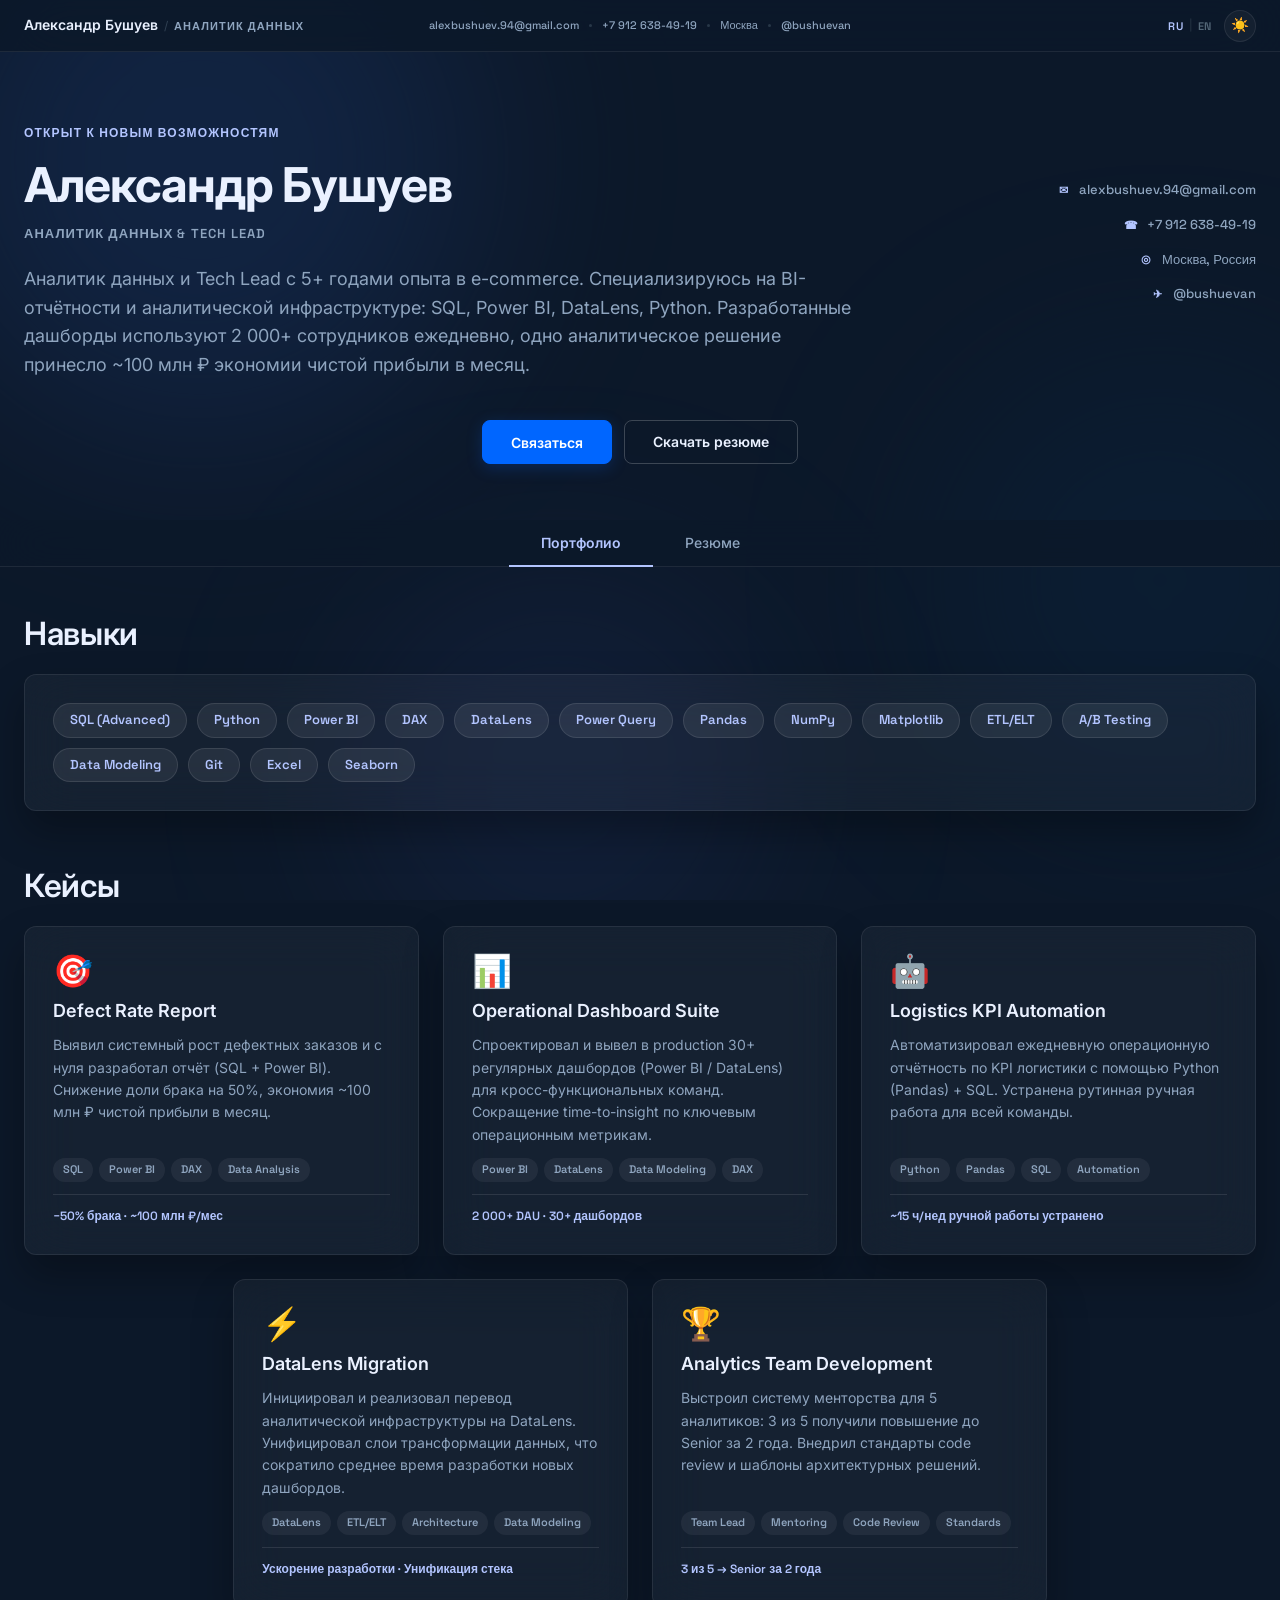
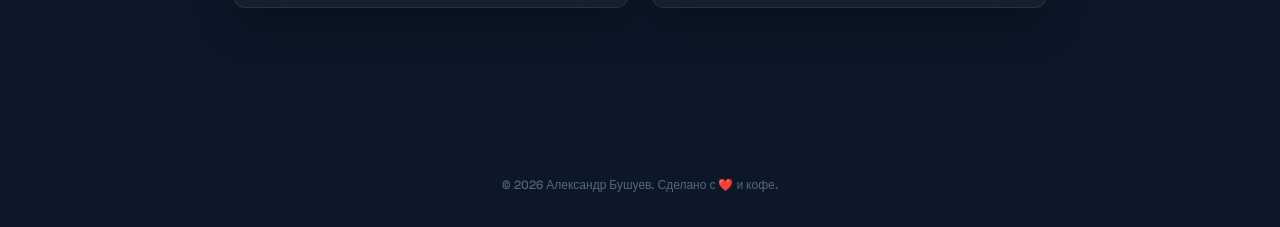
==== index.html @ e4a82e7d "Add files via upload" ====
<!DOCTYPE html>
<html lang="ru" data-theme="dark">
<head>
  <meta charset="UTF-8">
  <meta name="viewport" content="width=device-width, initial-scale=1.0">
  <title>Александр Бушуев — Аналитик данных</title>
  <link rel="preconnect" href="https://fonts.googleapis.com">
  <link rel="preconnect" href="https://fonts.gstatic.com" crossorigin>
  <link href="https://fonts.googleapis.com/css2?family=Inter:wght@300;400;500;600;700&family=Space+Grotesk:wght@500;600&display=swap" rel="stylesheet">
  <link rel="stylesheet" href="style.css">
</head>
<body>

  <div class="bg-mesh">
    <div class="blob blob-1"></div>
    <div class="blob blob-2"></div>
    <div class="blob blob-3"></div>
  </div>

  <!-- ===== STICKY NAVBAR: left | center | right ===== -->
  <header class="navbar">

    <div class="navbar-brand">
      <span class="brand-name" data-i18n="brand.name">Александр Бушуев</span>
      <span class="brand-sep">/</span>
      <span class="brand-title" data-i18n="brand.title">Аналитик данных</span>
    </div>

    <div class="navbar-contacts">
      <a href="mailto:alexbushuev.94@gmail.com" class="nc-link">alexbushuev.94@gmail.com</a>
      <span class="nc-dot"></span>
      <span class="nc-link">+7 912 638-49-19</span>
      <span class="nc-dot"></span>
      <span class="nc-link"><span data-i18n="resume.city">Москва</span></span>
      <span class="nc-dot"></span>
      <a href="https://t.me/bushuevan" target="_blank" class="nc-link">@bushuevan</a>
    </div>

    <div class="navbar-controls">
      <div class="lang-switcher">
        <button class="lang-btn active" data-lang="ru">RU</button>
        <span class="lang-sep">|</span>
        <button class="lang-btn" data-lang="en">EN</button>
      </div>
      <button class="theme-btn" id="themeToggle" aria-label="Toggle theme">
        <span class="theme-icon">☀️</span>
      </button>
    </div>

  </header>

  <!-- ===== HERO — always visible ===== -->
  <section class="hero-section">
    <div class="hero-inner">

      <div class="hero-left">
        <p class="hero-eyebrow" data-i18n="hero.eyebrow">Открыт к новым возможностям</p>
        <h1 class="hero-name" data-i18n="hero.name">Александр Бушуев</h1>
        <p class="hero-role" data-i18n="hero.role">Аналитик данных &amp; Tech Lead</p>
        <p class="hero-bio" data-i18n="hero.bio">Аналитик данных и Tech Lead с 5+ годами опыта в e-commerce. Специализируюсь на BI-отчётности и аналитической инфраструктуре: SQL, Power BI, DataLens, Python. Разработанные дашборды используют 2 000+ сотрудников ежедневно, одно аналитическое решение принесло ~100 млн ₽ экономии чистой прибыли в месяц.</p>
      </div>

      <div class="hero-right">
        <a href="mailto:alexbushuev.94@gmail.com" class="hc-item">
          <span class="hc-icon">✉</span>
          <span class="hc-text">alexbushuev.94@gmail.com</span>
        </a>
        <a href="tel:+79126384919" class="hc-item">
          <span class="hc-icon">☎</span>
          <span class="hc-text">+7 912 638-49-19</span>
        </a>
        <span class="hc-item">
          <span class="hc-icon">◎</span>
          <span class="hc-text" data-i18n="resume.city.long">Москва, Россия</span>
        </span>
        <a href="https://t.me/bushuevan" target="_blank" class="hc-item">
          <span class="hc-icon">✈</span>
          <span class="hc-text">@bushuevan</span>
        </a>
      </div>

      <div class="hero-actions">
        <button class="btn btn-primary" id="contactBtn" data-i18n="hero.contact">Связаться</button>
        <a href="BushuevA_RU.pdf" class="btn btn-secondary" id="downloadBtn" download data-i18n="hero.download">Скачать резюме</a>
      </div>

    </div>
  </section>

  <!-- ===== TAB SWITCHER ===== -->
  <div class="tab-bar">
    <nav class="tabs">
      <button class="tab active" data-tab="portfolio" data-i18n="nav.portfolio">Портфолио</button>
      <button class="tab" data-tab="resume" data-i18n="nav.resume">Резюме</button>
    </nav>
  </div>

  <!-- ===== CONTENT ===== -->
  <main>

    <!-- PORTFOLIO -->
    <section id="portfolio" class="tab-content active">

      <div class="section-block">
        <h2 class="section-title" data-i18n="skills.title">Навыки</h2>
        <div class="card section-panel">
          <div class="skills-grid">
            <span class="skill-badge">SQL (Advanced)</span>
            <span class="skill-badge">Python</span>
            <span class="skill-badge">Power BI</span>
            <span class="skill-badge">DAX</span>
            <span class="skill-badge">DataLens</span>
            <span class="skill-badge">Power Query</span>
            <span class="skill-badge">Pandas</span>
            <span class="skill-badge">NumPy</span>
            <span class="skill-badge">Matplotlib</span>
            <span class="skill-badge">ETL/ELT</span>
            <span class="skill-badge">A/B Testing</span>
            <span class="skill-badge">Data Modeling</span>
            <span class="skill-badge">Git</span>
            <span class="skill-badge">Excel</span>
            <span class="skill-badge">Seaborn</span>
          </div>
        </div>
      </div>

      <div class="section-block">
        <h2 class="section-title" data-i18n="projects.title">Кейсы</h2>
        <div class="projects-grid">

          <div class="card project-card">
            <div class="project-icon">🎯</div>
            <h3 class="project-name" data-i18n="project1.name">Defect Rate Report</h3>
            <p class="project-desc" data-i18n="project1.desc">Выявил системный рост дефектных заказов и с нуля разработал отчёт (SQL + Power BI). Снижение доли брака на 50%, экономия ~100 млн ₽ чистой прибыли в месяц.</p>
            <div class="project-tags">
              <span class="tag">SQL</span>
              <span class="tag">Power BI</span>
              <span class="tag">DAX</span>
              <span class="tag">Data Analysis</span>
            </div>
            <div class="project-metric" data-i18n="project1.metric">−50% брака · ~100 млн ₽/мес</div>
          </div>

          <div class="card project-card">
            <div class="project-icon">📊</div>
            <h3 class="project-name" data-i18n="project2.name">Operational Dashboard Suite</h3>
            <p class="project-desc" data-i18n="project2.desc">Спроектировал и вывел в production 30+ регулярных дашбордов (Power BI / DataLens) для кросс-функциональных команд. Сокращение time-to-insight по ключевым операционным метрикам.</p>
            <div class="project-tags">
              <span class="tag">Power BI</span>
              <span class="tag">DataLens</span>
              <span class="tag">Data Modeling</span>
              <span class="tag">DAX</span>
            </div>
            <div class="project-metric" data-i18n="project2.metric">2 000+ DAU · 30+ дашбордов</div>
          </div>

          <div class="card project-card">
            <div class="project-icon">🤖</div>
            <h3 class="project-name" data-i18n="project4.name">Logistics KPI Automation</h3>
            <p class="project-desc" data-i18n="project4.desc">Автоматизировал ежедневную операционную отчётность по KPI логистики с помощью Python (Pandas) + SQL. Устранена рутинная ручная работа для всей команды.</p>
            <div class="project-tags">
              <span class="tag">Python</span>
              <span class="tag">Pandas</span>
              <span class="tag">SQL</span>
              <span class="tag">Automation</span>
            </div>
            <div class="project-metric" data-i18n="project4.metric">~15 ч/нед ручной работы устранено</div>
          </div>

          <div class="card project-card">
            <div class="project-icon">⚡</div>
            <h3 class="project-name" data-i18n="project3.name">DataLens Migration</h3>
            <p class="project-desc" data-i18n="project3.desc">Инициировал и реализовал перевод аналитической инфраструктуры на DataLens. Унифицировал слои трансформации данных, что сократило среднее время разработки новых дашбордов.</p>
            <div class="project-tags">
              <span class="tag">DataLens</span>
              <span class="tag">ETL/ELT</span>
              <span class="tag">Architecture</span>
              <span class="tag">Data Modeling</span>
            </div>
            <div class="project-metric" data-i18n="project3.metric">Ускорение разработки · Унификация стека</div>
          </div>

          <div class="card project-card">
            <div class="project-icon">🏆</div>
            <h3 class="project-name" data-i18n="project5.name">Analytics Team Development</h3>
            <p class="project-desc" data-i18n="project5.desc">Выстроил систему менторства для 5 аналитиков: 3 из 5 получили повышение до Senior за 2 года. Внедрил стандарты code review и шаблоны архитектурных решений.</p>
            <div class="project-tags">
              <span class="tag">Team Lead</span>
              <span class="tag">Mentoring</span>
              <span class="tag">Code Review</span>
              <span class="tag">Standards</span>
            </div>
            <div class="project-metric" data-i18n="project5.metric">3 из 5 → Senior за 2 года</div>
          </div>

        </div>
      </div>

    </section>

    <!-- RESUME -->
    <section id="resume" class="tab-content">

      <div class="resume-layout">

        <!-- LEFT COLUMN -->
        <div class="resume-left">

          <div class="card resume-card">
            <h2 class="resume-section-title" data-i18n="resume.contact">Контакты</h2>
            <ul class="contact-list">
              <li><span class="contact-icon">✉️</span><a href="mailto:alexbushuev.94@gmail.com">alexbushuev.94@gmail.com</a></li>
              <li><span class="contact-icon">📞</span><a href="tel:+79126384919">+7 912 638-49-19</a></li>
              <li><span class="contact-icon">✈️</span><a href="https://t.me/bushuevan" target="_blank">@bushuevan</a></li>
              <li><span class="contact-icon">📍</span><span data-i18n="resume.city.long">Москва, Россия</span></li>
            </ul>
          </div>

          <div class="card resume-card">
            <h2 class="resume-section-title" data-i18n="resume.skills">Навыки</h2>
            <div class="skill-group">
              <div class="skill-group-title" data-i18n="skills.cat.languages">Языки</div>
              <div class="skills-grid small">
                <span class="skill-badge">SQL</span>
                <span class="skill-badge">Python</span>
              </div>
            </div>
            <div class="skill-group">
              <div class="skill-group-title" data-i18n="skills.cat.bi">BI & Визуализация</div>
              <div class="skills-grid small">
                <span class="skill-badge">Power BI</span>
                <span class="skill-badge">DataLens</span>
                <span class="skill-badge">DAX</span>
                <span class="skill-badge">Power Query</span>
              </div>
            </div>
            <div class="skill-group">
              <div class="skill-group-title" data-i18n="skills.cat.analytics">Аналитика</div>
              <div class="skills-grid small">
                <span class="skill-badge">A/B Testing</span>
                <span class="skill-badge">KPI Trees</span>
                <span class="skill-badge">Data Quality</span>
              </div>
            </div>
            <div class="skill-group">
              <div class="skill-group-title" data-i18n="skills.cat.tools">Инструменты</div>
              <div class="skills-grid small">
                <span class="skill-badge">Git</span>
                <span class="skill-badge">ETL/ELT</span>
                <span class="skill-badge">Excel</span>
                <span class="skill-badge">Pandas</span>
              </div>
            </div>
          </div>

          <div class="card resume-card">
            <h2 class="resume-section-title" data-i18n="resume.education">Образование</h2>
            <div class="timeline-item">
              <div class="timeline-period">2014 — 2018</div>
              <div class="timeline-title" data-i18n="edu1.name">Уральский федеральный университет</div>
              <div class="timeline-sub" data-i18n="edu1.degree1">Магистратура — Математическое моделирование, 2018</div>
              <div class="timeline-sub" data-i18n="edu1.degree2">Бакалавриат — Математическое моделирование, 2016</div>
            </div>
            <div class="timeline-item">
              <div class="timeline-period" data-i18n="edu.courses.label">Курсы</div>
              <ul class="timeline-bullets">
                <li>Яндекс.Практикум — Аналитика данных</li>
                <li>Microsoft Learn — Power BI PL-300</li>
                <li>Karpov.Courses — Симулятор аналитика</li>
                <li>SQL-EX.RU · Stepik Python · Power BI Design</li>
              </ul>
            </div>
          </div>

          <div class="card resume-card">
            <h2 class="resume-section-title" data-i18n="resume.languages">Языки</h2>
            <ul class="contact-list">
              <li><span class="contact-icon">🇷🇺</span><span data-i18n="lang.ru">Русский — родной</span></li>
              <li><span class="contact-icon">🇬🇧</span><span data-i18n="lang.en">Английский — B1–B2</span></li>
            </ul>
          </div>

        </div>

        <!-- RIGHT COLUMN -->
        <div class="resume-right">

          <div class="card resume-card">
            <h2 class="resume-section-title" data-i18n="resume.experience">Опыт работы</h2>

            <div class="timeline-item">
              <div class="timeline-period">01/2025 — <span data-i18n="exp.present">настоящее время</span></div>
              <div class="timeline-title" data-i18n="exp1.company">Tech Lead, Data &amp; Analytics · Lamoda</div>
              <div class="timeline-sub" data-i18n="exp1.context">e-commerce, топ-5 онлайн-ретейлеров СНГ, ~30 млн пользователей</div>
              <ul class="timeline-bullets">
                <li data-i18n="exp1.bullet1">Руковожу командой 2–3 аналитиков: data modeling стандарты, code review, бэклог и stakeholder management</li>
                <li data-i18n="exp1.bullet2">Инициировал переход аналитической инфраструктуры на DataLens: унификация трансформаций, ускорение разработки</li>
                <li data-i18n="exp1.bullet3">Регулярно готовлю C-level аналитику по KPI склада, логистики и качества заказов</li>
              </ul>
            </div>

            <div class="timeline-item">
              <div class="timeline-period">2023 — 01/2025</div>
              <div class="timeline-title" data-i18n="exp2.company">Senior Data Analyst · Lamoda</div>
              <ul class="timeline-bullets">
                <li data-i18n="exp2.bullet1">Выявил рост дефектных заказов → разработал Defect Rate report (SQL + Power BI) → −50% брака, ~100 млн ₽/мес экономии</li>
                <li data-i18n="exp2.bullet2">Вывел в production 30+ дашбордов (Power BI / DataLens) → 2 000+ DAU, снижение time-to-insight</li>
                <li data-i18n="exp2.bullet3">Менторство 5 аналитиков: 3 из 5 выросли до Senior за 2 года; внедрил стандарты code review</li>
                <li data-i18n="exp2.bullet4">Автоматизировал KPI-отчётность логистики (Python + SQL) → устранил ~15 ч/нед ручной работы</li>
              </ul>
            </div>

            <div class="timeline-item">
              <div class="timeline-period">02/2022 — 2023</div>
              <div class="timeline-title" data-i18n="exp3.company">Middle Data Analyst · Lamoda</div>
              <ul class="timeline-bullets">
                <li data-i18n="exp3.bullet1">SQL-запросы для операционной отчётности: витрины >100 млн строк, оконные функции, CTE</li>
                <li data-i18n="exp3.bullet2">Создал первые Power BI шаблоны по качеству заказов — основа для масштабирования на весь операционный блок</li>
              </ul>
            </div>

            <div class="timeline-item">
              <div class="timeline-period">2016 — 2022</div>
              <div class="timeline-title" data-i18n="exp4.company">Инженер-конструктор · ОКБ «Новатор»</div>
              <div class="timeline-sub" data-i18n="exp4.location">Екатеринбург</div>
              <ul class="timeline-bullets">
                <li data-i18n="exp4.bullet1">Количественный анализ испытательных данных, автоматизация обработки в Excel и Python</li>
              </ul>
            </div>

          </div>

        </div>
      </div>

    </section>

  </main>

  <footer>
    <p data-i18n="footer.text">© 2026 Александр Бушуев. Сделано с ❤️ и кофе.</p>
  </footer>

  <!-- ===== CONTACT MODAL ===== -->
  <div class="modal-overlay" id="contactModal">
    <div class="modal-card">
      <button class="modal-close" id="modalClose" aria-label="Close">✕</button>
      <p class="modal-title" data-i18n="modal.title">Связаться</p>
      <a href="tel:+79126384919" class="modal-btn">
        <span class="modal-btn-icon">📞</span>
        <span data-i18n="modal.call">Позвонить</span>
      </a>
      <a href="https://t.me/bushuevan" target="_blank" class="modal-btn">
        <span class="modal-btn-icon">✈</span>
        <span data-i18n="modal.telegram">Написать в Telegram</span>
      </a>
      <a href="mailto:alexbushuev.94@gmail.com" class="modal-btn">
        <span class="modal-btn-icon">✉</span>
        <span data-i18n="modal.email">Написать email</span>
      </a>
    </div>
  </div>

  <script src="script.js"></script>
</body>
</html>
---- style.css ----
/* ============================================
   RESET & BASE
   ============================================ */

*, *::before, *::after {
  box-sizing: border-box;
  margin: 0;
  padding: 0;
}

html { scroll-behavior: smooth; }

/* ============================================
   DESIGN TOKENS — LIGHT (DESIGN.md)
   ============================================ */

:root {
  --primary:           #0050cb;
  --primary-container: #0066ff;
  --on-primary:        #ffffff;
  --primary-fixed:     #dae1ff;
  --primary-fixed-dim: #b3c5ff;
  --accent-glow:       rgba(0, 80, 203, 0.18);

  --bg:                        #f8f9ff;
  --surface-container-low:     #eff4ff;
  --surface-container:         #e5eeff;
  --surface-container-high:    #dce9ff;
  --surface-container-highest: #d3e4fe;

  --on-surface:         #0b1c30;
  --on-surface-variant: #424656;
  --outline:            #727687;
  --outline-variant:    #c2c6d8;

  --secondary-container:    #dae2fd;
  --on-secondary-container: #5c647a;

  /* Light glass = visible panel matching light palette */
  --glass-bg:     rgba(229, 238, 255, 0.75);
  --glass-border: rgba(194, 198, 216, 0.8);
  --glass-shadow: rgba(15, 23, 42, 0.06);

  --header-bg:     rgba(248, 249, 255, 0.90);
  --header-border: #c2c6d8;

  --badge-bg:     var(--secondary-container);
  --badge-color:  var(--on-secondary-container);
  --badge-border: transparent;

  --tag-bg:    var(--surface-container-low);
  --tag-color: var(--on-surface-variant);

  --btn-ghost-border: var(--outline);
  --btn-ghost-color:  var(--primary);

  --blob-1: #c7d2fe;
  --blob-2: #bfdbfe;
  --blob-3: #ddd6fe;

  --font:      'Inter', -apple-system, BlinkMacSystemFont, sans-serif;
  --font-mono: 'Space Grotesk', sans-serif;

  --navbar-h: 52px;
}

/* ============================================
   DESIGN TOKENS — DARK (screen.png)
   ============================================ */

[data-theme="dark"] {
  --primary:           #0066ff;
  --primary-container: #003fa4;
  --on-primary:        #ffffff;
  --primary-fixed-dim: #b3c5ff;
  --accent-glow:       rgba(0, 102, 255, 0.22);

  --bg:                        #0c1829;
  --surface-container-low:     rgba(255, 255, 255, 0.03);
  --surface-container:         rgba(255, 255, 255, 0.05);
  --surface-container-high:    rgba(255, 255, 255, 0.07);
  --surface-container-highest: rgba(255, 255, 255, 0.09);

  --on-surface:         #eaf1ff;
  --on-surface-variant: #8fa5bf;
  --outline:            #546878;
  --outline-variant:    rgba(255, 255, 255, 0.10);

  --secondary-container:    rgba(255, 255, 255, 0.07);
  --on-secondary-container: #b3c5ff;

  --glass-bg:     rgba(255, 255, 255, 0.04);
  --glass-border: rgba(255, 255, 255, 0.08);
  --glass-shadow: rgba(0, 0, 0, 0.30);

  --header-bg:     rgba(12, 24, 41, 0.88);
  --header-border: rgba(255, 255, 255, 0.08);

  --badge-bg:     var(--secondary-container);
  --badge-color:  var(--on-secondary-container);
  --badge-border: rgba(255, 255, 255, 0.10);

  --tag-bg:    rgba(255, 255, 255, 0.06);
  --tag-color: var(--on-surface-variant);

  --btn-ghost-border: rgba(255, 255, 255, 0.20);
  --btn-ghost-color:  var(--on-surface);

  --blob-1: #1a3566;
  --blob-2: #0a2540;
  --blob-3: #1a2a50;
}

/* ============================================
   BODY
   ============================================ */

body {
  font-family: var(--font);
  font-size: 16px;
  line-height: 1.6;
  min-height: 100vh;
  background: var(--bg);
  color: var(--on-surface);
  overflow-x: hidden;
  transition: color 0.3s, background 0.3s;
}

a {
  color: inherit;
  text-decoration: none;
  transition: opacity 0.2s;
}

a:hover { opacity: 0.7; }

/* ============================================
   ANIMATED BACKGROUND
   ============================================ */

.bg-mesh {
  position: fixed;
  inset: 0;
  z-index: -1;
  overflow: hidden;
  background: var(--bg);
  transition: background 0.5s;
}

.blob {
  position: absolute;
  border-radius: 50%;
  filter: blur(100px);
  opacity: 0.40;
  animation: blobFloat 16s ease-in-out infinite;
}

.blob-1 { width: 560px; height: 560px; background: var(--blob-1); top: -120px; left: -80px;  animation-delay: 0s;   }
.blob-2 { width: 440px; height: 440px; background: var(--blob-2); top: 40%;   right: -100px; animation-delay: -5s;  }
.blob-3 { width: 400px; height: 400px; background: var(--blob-3); bottom: -80px; left: 28%;  animation-delay: -10s; }

@keyframes blobFloat {
  0%, 100% { transform: translate(0, 0) scale(1); }
  33%       { transform: translate(24px, -20px) scale(1.05); }
  66%       { transform: translate(-16px, 16px) scale(0.96); }
}

/* ============================================
   NAVBAR  —  brand | contacts | controls
   ============================================ */

.navbar {
  position: sticky;
  top: 0;
  z-index: 100;
  height: var(--navbar-h);
  display: grid;
  grid-template-columns: 1fr auto 1fr;
  align-items: center;
  padding: 0 24px;
  gap: 16px;
  background: var(--header-bg);
  backdrop-filter: blur(32px);
  -webkit-backdrop-filter: blur(32px);
  border-bottom: 1px solid var(--header-border);
  transition: background 0.3s, border-color 0.3s;
}

/* LEFT */
.navbar-brand {
  display: flex;
  align-items: baseline;
  gap: 6px;
  min-width: 0;
}

.brand-name {
  font-family: var(--font);
  font-size: 14px;
  font-weight: 600;
  color: var(--on-surface);
  white-space: nowrap;
  transition: color 0.3s;
}

.brand-sep {
  color: var(--outline);
  font-size: 12px;
  opacity: 0.5;
}

.brand-title {
  font-family: var(--font-mono);
  font-size: 11px;
  font-weight: 600;
  letter-spacing: 0.1em;
  text-transform: uppercase;
  color: var(--on-surface-variant);
  white-space: nowrap;
  transition: color 0.3s;
}

/* CENTER — contact links */
.navbar-contacts {
  display: flex;
  align-items: center;
  gap: 10px;
  justify-content: center;
  white-space: nowrap;
}

.nc-link {
  font-family: var(--font-mono);
  font-size: 11px;
  font-weight: 500;
  color: var(--on-surface-variant);
  text-decoration: none;
  transition: color 0.2s;
}

.nc-link:hover { color: var(--primary); opacity: 1; }

.nc-dot {
  width: 3px;
  height: 3px;
  border-radius: 50%;
  background: var(--outline);
  opacity: 0.4;
  flex-shrink: 0;
}

/* RIGHT — lang + theme */
.navbar-controls {
  display: flex;
  align-items: center;
  gap: 12px;
  justify-content: flex-end;
}

.lang-switcher { display: flex; align-items: center; gap: 5px; }

.lang-btn {
  background: none;
  border: none;
  font-family: var(--font-mono);
  font-size: 11px;
  font-weight: 600;
  letter-spacing: 0.06em;
  color: var(--outline);
  cursor: pointer;
  padding: 2px 0;
  transition: color 0.2s;
}

.lang-btn.active              { color: var(--primary-fixed-dim); }
.lang-btn:hover:not(.active)  { color: var(--on-surface); opacity: 1; }

.lang-sep {
  color: var(--outline);
  opacity: 0.4;
  font-size: 11px;
  user-select: none;
}

.theme-btn {
  width: 32px;
  height: 32px;
  border-radius: 50%;
  border: 1px solid var(--glass-border);
  background: var(--glass-bg);
  display: flex;
  align-items: center;
  justify-content: center;
  cursor: pointer;
  font-size: 0.9rem;
  transition: all 0.25s ease;
  flex-shrink: 0;
}

.theme-btn:hover {
  background: var(--primary);
  border-color: var(--primary);
  transform: rotate(20deg) scale(1.05);
}

/* ============================================
   HERO — left column | right contacts | centered buttons
   ============================================ */

.hero-section {
  max-width: 1280px;
  margin: 0 auto;
  padding: 72px 24px 56px;
}

.hero-inner {
  display: grid;
  grid-template-columns: 1fr auto;
  grid-template-rows: auto auto;
  column-gap: 64px;
  row-gap: 0;
  align-items: start;
}

/* LEFT: text content */
.hero-left { grid-column: 1; grid-row: 1; }

/* RIGHT: contacts vertical */
.hero-right {
  grid-column: 2;
  grid-row: 1;
  display: flex;
  flex-direction: column;
  align-items: flex-end;
  gap: 14px;
  padding-top: 56px; /* align roughly with role line */
}

/* Buttons: full-width row, centered */
.hero-actions {
  grid-column: 1 / -1;
  grid-row: 2;
  display: flex;
  justify-content: center;
  gap: 12px;
  flex-wrap: wrap;
  margin-top: 40px;
}

/* Hero text */
.hero-eyebrow {
  font-family: var(--font-mono);
  font-size: 12px;
  font-weight: 600;
  letter-spacing: 0.1em;
  text-transform: uppercase;
  color: var(--primary);
  margin-bottom: 16px;
  transition: color 0.3s;
}

[data-theme="dark"] .hero-eyebrow { color: var(--primary-fixed-dim); }

.hero-name {
  font-family: var(--font);
  font-size: clamp(2.5rem, 5vw, 48px);
  font-weight: 700;
  line-height: 1.1;
  letter-spacing: -0.02em;
  color: var(--on-surface);
  margin-bottom: 12px;
  transition: color 0.3s;
}

.hero-role {
  font-family: var(--font-mono);
  font-size: 13px;
  font-weight: 600;
  letter-spacing: 0.08em;
  text-transform: uppercase;
  color: var(--on-surface-variant);
  margin-bottom: 20px;
  transition: color 0.3s;
}

.hero-bio {
  font-size: 18px;
  font-weight: 400;
  line-height: 1.6;
  color: var(--on-surface-variant);
  max-width: 840px;
  transition: color 0.3s;
}

/* Right-column contacts */
.hc-item {
  display: flex;
  align-items: center;
  gap: 8px;
  text-decoration: none;
  transition: opacity 0.2s;
}

.hc-item:hover { opacity: 0.7; }

.hc-icon {
  font-family: var(--font-mono);
  font-size: 11px;
  font-weight: 600;
  color: var(--primary);
  width: 16px;
  text-align: center;
  flex-shrink: 0;
  line-height: 1;
  transition: color 0.3s;
}

[data-theme="dark"] .hc-icon { color: var(--primary-fixed-dim); }

.hc-text {
  font-family: var(--font-mono);
  font-size: 13px;
  font-weight: 500;
  color: var(--on-surface-variant);
  transition: color 0.3s;
}

/* Buttons */
.btn {
  display: inline-block;
  padding: 10px 28px;
  border-radius: 8px;
  font-family: var(--font);
  font-size: 14px;
  font-weight: 600;
  cursor: pointer;
  text-decoration: none;
  transition: all 0.25s ease;
}

.btn:hover { text-decoration: none; transform: translateY(-2px); opacity: 1; }

.btn-primary {
  background: var(--primary);
  color: var(--on-primary);
  border: 1px solid var(--primary);
  box-shadow: 0 4px 16px var(--accent-glow);
}

.btn-primary:hover {
  background: var(--primary-container);
  border-color: var(--primary-container);
  box-shadow: 0 8px 24px var(--accent-glow);
}

.btn-secondary {
  background: transparent;
  color: var(--btn-ghost-color);
  border: 1px solid var(--btn-ghost-border);
}

.btn-secondary:hover { background: var(--surface-container-low); }

/* ============================================
   TAB BAR — sticky, tabs centered
   ============================================ */

.tab-bar {
  position: sticky;
  top: var(--navbar-h);
  z-index: 90;
  background: var(--header-bg);
  backdrop-filter: blur(24px);
  -webkit-backdrop-filter: blur(24px);
  border-bottom: 1px solid var(--header-border);
  transition: background 0.3s, border-color 0.3s;
}

.tabs {
  max-width: 1280px;
  margin: 0 auto;
  padding: 0 24px;
  display: flex;
  justify-content: center; /* centered */
  gap: 0;
}

.tab {
  padding: 14px 32px;
  border: none;
  border-bottom: 2px solid transparent;
  background: transparent;
  color: var(--on-surface-variant);
  font-family: var(--font);
  font-size: 14px;
  font-weight: 500;
  cursor: pointer;
  transition: all 0.2s ease;
  white-space: nowrap;
  margin-bottom: -1px;
}

.tab:hover { color: var(--on-surface); }

.tab.active {
  color: var(--primary);
  border-bottom-color: var(--primary);
  font-weight: 600;
}

[data-theme="dark"] .tab.active {
  color: var(--primary-fixed-dim);
  border-bottom-color: var(--primary-fixed-dim);
}

/* ============================================
   MAIN CONTENT
   ============================================ */

main {
  max-width: 1280px;
  margin: 0 auto;
  padding: 48px 24px 80px;
}

.tab-content {
  display: none;
  animation: fadeSlideIn 0.3s ease;
}

.tab-content.active { display: block; }

@keyframes fadeSlideIn {
  from { opacity: 0; transform: translateY(10px); }
  to   { opacity: 1; transform: translateY(0); }
}

/* ============================================
   GLASS CARD — 12px radius, blur 24px
   Both themes now have a visible "panel" surface
   ============================================ */

.card {
  background: var(--glass-bg);
  backdrop-filter: blur(24px);
  -webkit-backdrop-filter: blur(24px);
  border: 1px solid var(--glass-border);
  border-radius: 12px;
  box-shadow: 0 20px 40px var(--glass-shadow);
  transition: background 0.3s, border-color 0.3s, box-shadow 0.3s;
}

/* ============================================
   SECTION BLOCKS
   ============================================ */

.section-block { margin-bottom: 56px; }

.section-title {
  font-family: var(--font);
  font-size: clamp(1.25rem, 2.5vw, 32px);
  font-weight: 600;
  line-height: 1.2;
  letter-spacing: -0.01em;
  color: var(--on-surface);
  margin-bottom: 20px;
  transition: color 0.3s;
}

/* Panel wrapper for skills (adds consistent padding) */
.section-panel { padding: 28px; }

/* ============================================
   SKILLS — pill chips
   ============================================ */

.skills-grid       { display: flex; flex-wrap: wrap; gap: 10px; }
.skills-grid.small { gap: 6px; margin-top: 8px; }

.skill-badge {
  background: var(--badge-bg);
  color: var(--badge-color);
  border: 1px solid var(--badge-border);
  border-radius: 9999px;
  padding: 6px 16px;
  font-family: var(--font-mono);
  font-size: 13px;
  font-weight: 600;
  cursor: default;
  transition: all 0.2s ease;
}

.skill-badge:hover {
  background: var(--primary);
  color: var(--on-primary);
  border-color: var(--primary);
  transform: translateY(-2px);
  box-shadow: 0 4px 12px var(--accent-glow);
}

.skills-grid.small .skill-badge { padding: 4px 10px; font-size: 11px; }

/* ============================================
   PROJECTS GRID
   ============================================ */

/* 5 cards: 3 in first row, 2 in second — centered via flexbox */
.projects-grid {
  display: flex;
  flex-wrap: wrap;
  justify-content: center;
  gap: 24px;
}

.project-card {
  /* 3 per row: (100% - 2×24px gap) / 3 = 33.333% - 16px */
  flex: 0 0 calc(33.333% - 16px);
  min-width: 240px;
  padding: 28px;
  display: flex;
  flex-direction: column;
  gap: 12px;
  transition: transform 0.25s ease, box-shadow 0.25s ease;
}

.project-card:hover {
  transform: translateY(-4px);
  box-shadow: 0 24px 48px var(--glass-shadow);
}

.project-icon { font-size: 2rem; line-height: 1; }

.project-name {
  font-family: var(--font);
  font-size: 18px;
  font-weight: 600;
  line-height: 1.3;
  color: var(--on-surface);
  transition: color 0.3s;
}

.project-desc {
  font-size: 14px;
  line-height: 1.6;
  color: var(--on-surface-variant);
  flex: 1;
  transition: color 0.3s;
}

.project-tags { display: flex; flex-wrap: wrap; gap: 6px; }

.tag {
  background: var(--tag-bg);
  color: var(--tag-color);
  border-radius: 9999px;
  padding: 3px 10px;
  font-family: var(--font-mono);
  font-size: 11px;
  font-weight: 600;
  transition: color 0.3s, background 0.3s;
}

/* Metric highlight row at bottom of project card */
.project-metric {
  font-family: var(--font-mono);
  font-size: 12px;
  font-weight: 600;
  color: var(--primary);
  padding-top: 12px;
  border-top: 1px solid var(--outline-variant);
  transition: color 0.3s, border-color 0.3s;
}

[data-theme="dark"] .project-metric { color: var(--primary-fixed-dim); }

/* ============================================
   RESUME LAYOUT
   ============================================ */

.resume-layout {
  display: grid;
  grid-template-columns: 300px 1fr;
  gap: 24px;
  align-items: start;
}

.resume-card {
  padding: 28px;
  margin-bottom: 24px;
}

.resume-card:last-child { margin-bottom: 0; }

.resume-section-title {
  font-family: var(--font);
  font-size: 15px;
  font-weight: 600;
  color: var(--on-surface);
  margin-bottom: 16px;
  padding-bottom: 12px;
  border-bottom: 1px solid var(--outline-variant);
  transition: color 0.3s, border-color 0.3s;
}

.contact-list {
  list-style: none;
  display: flex;
  flex-direction: column;
  gap: 12px;
}

.contact-list li {
  font-size: 14px;
  color: var(--on-surface-variant);
  display: flex;
  align-items: center;
  gap: 10px;
  transition: color 0.3s;
}

.contact-list .contact-icon { font-size: 1rem; flex-shrink: 0; }

/* Timeline — 2px blue left bar */
.timeline-item {
  position: relative;
  padding-left: 16px;
  border-left: 2px solid var(--primary);
  margin-bottom: 24px;
}

.timeline-item:last-child { margin-bottom: 0; }

.timeline-item::before {
  content: '';
  position: absolute;
  left: -5px;
  top: 6px;
  width: 8px;
  height: 8px;
  border-radius: 50%;
  background: var(--primary);
  box-shadow: 0 0 0 3px var(--accent-glow);
}

.timeline-period {
  font-family: var(--font-mono);
  font-size: 11px;
  font-weight: 600;
  color: var(--primary);
  letter-spacing: 0.06em;
  text-transform: uppercase;
  margin-bottom: 4px;
}

[data-theme="dark"] .timeline-period { color: var(--primary-fixed-dim); }

.timeline-title {
  font-family: var(--font);
  font-size: 15px;
  font-weight: 600;
  color: var(--on-surface);
  margin-bottom: 2px;
  transition: color 0.3s;
}

.timeline-sub {
  font-family: var(--font-mono);
  font-size: 12px;
  font-weight: 500;
  color: var(--outline);
  margin-bottom: 6px;
  transition: color 0.3s;
}

.timeline-sub:last-of-type { margin-bottom: 10px; }

.timeline-bullets {
  list-style: none;
  display: flex;
  flex-direction: column;
  gap: 7px;
}

.timeline-bullets li {
  font-size: 14px;
  color: var(--on-surface-variant);
  line-height: 1.55;
  padding-left: 16px;
  position: relative;
  transition: color 0.3s;
}

.timeline-bullets li::before {
  content: '▸';
  position: absolute;
  left: 0;
  top: 1px;
  color: var(--primary);
  font-size: 11px;
}

.skill-group         { margin-bottom: 20px; }
.skill-group:last-child { margin-bottom: 0; }

.skill-group-title {
  font-family: var(--font-mono);
  font-size: 11px;
  font-weight: 600;
  letter-spacing: 0.1em;
  text-transform: uppercase;
  color: var(--outline);
  margin-bottom: 8px;
  transition: color 0.3s;
}

/* ============================================
   CONTACT MODAL
   ============================================ */

.modal-overlay {
  position: fixed;
  inset: 0;
  z-index: 200;
  background: rgba(0, 0, 0, 0.45);
  backdrop-filter: blur(6px);
  -webkit-backdrop-filter: blur(6px);
  display: flex;
  align-items: center;
  justify-content: center;
  opacity: 0;
  pointer-events: none;
  transition: opacity 0.2s ease;
}

.modal-overlay.open {
  opacity: 1;
  pointer-events: all;
}

.modal-card {
  background: var(--glass-bg);
  border: 1px solid var(--glass-border);
  border-radius: 16px;
  box-shadow: 0 24px 64px rgba(0, 0, 0, 0.35);
  backdrop-filter: blur(32px);
  -webkit-backdrop-filter: blur(32px);
  padding: 32px 28px 24px;
  width: 320px;
  display: flex;
  flex-direction: column;
  gap: 10px;
  position: relative;
  transform: translateY(12px);
  transition: transform 0.25s ease;
}

.modal-overlay.open .modal-card {
  transform: translateY(0);
}

/* Light theme: more opaque card */
:root .modal-card { background: rgba(239, 244, 255, 0.92); }
[data-theme="dark"] .modal-card { background: rgba(18, 32, 56, 0.92); }

.modal-close {
  position: absolute;
  top: 12px;
  right: 14px;
  background: none;
  border: none;
  font-size: 14px;
  color: var(--outline);
  cursor: pointer;
  line-height: 1;
  padding: 4px;
  transition: color 0.2s;
}

.modal-close:hover { color: var(--on-surface); }

.modal-title {
  font-family: var(--font);
  font-size: 15px;
  font-weight: 600;
  color: var(--on-surface);
  margin-bottom: 6px;
  text-align: center;
}

.modal-btn {
  display: flex;
  align-items: center;
  gap: 12px;
  padding: 13px 16px;
  border-radius: 10px;
  background: var(--surface-container);
  border: 1px solid var(--outline-variant);
  font-family: var(--font);
  font-size: 14px;
  font-weight: 500;
  color: var(--on-surface);
  text-decoration: none;
  transition: all 0.18s ease;
}

.modal-btn:hover {
  background: var(--primary);
  border-color: var(--primary);
  color: var(--on-primary);
  opacity: 1;
  text-decoration: none;
  transform: translateX(3px);
}

.modal-btn-icon {
  font-size: 18px;
  flex-shrink: 0;
  width: 24px;
  text-align: center;
}

/* ============================================
   FOOTER
   ============================================ */

footer {
  text-align: center;
  padding: 32px 24px;
  font-family: var(--font-mono);
  font-size: 12px;
  font-weight: 500;
  color: var(--outline);
  transition: color 0.3s;
}

/* ============================================
   RESPONSIVE
   ============================================ */

/* Hide center contacts on narrow screens */
@media (max-width: 1100px) {
  .navbar-contacts { display: none; }
  .navbar { grid-template-columns: 1fr 1fr; }
  .navbar-controls { grid-column: 2; }
}

@media (max-width: 960px) {
  .resume-layout { grid-template-columns: 1fr; }
}

@media (max-width: 768px) {
  .navbar { padding: 0 20px; }

  .hero-section { padding: 48px 20px 40px; }

  .hero-inner {
    grid-template-columns: 1fr;
    grid-template-rows: auto auto auto;
  }

  .hero-right {
    grid-column: 1;
    grid-row: 2;
    align-items: flex-start;
    padding-top: 24px;
    padding-bottom: 0;
  }

  .hero-actions {
    grid-row: 3;
    margin-top: 32px;
  }

  .project-card   { flex: 0 0 100%; }
  .section-block  { margin-bottom: 40px; }
  main            { padding: 32px 20px 64px; }
}

@media (max-width: 480px) {
  .hero-name   { font-size: 2rem; }
  .hero-bio    { font-size: 16px; }
  .resume-card { padding: 20px; }
  main         { padding: 24px 20px 56px; }
}
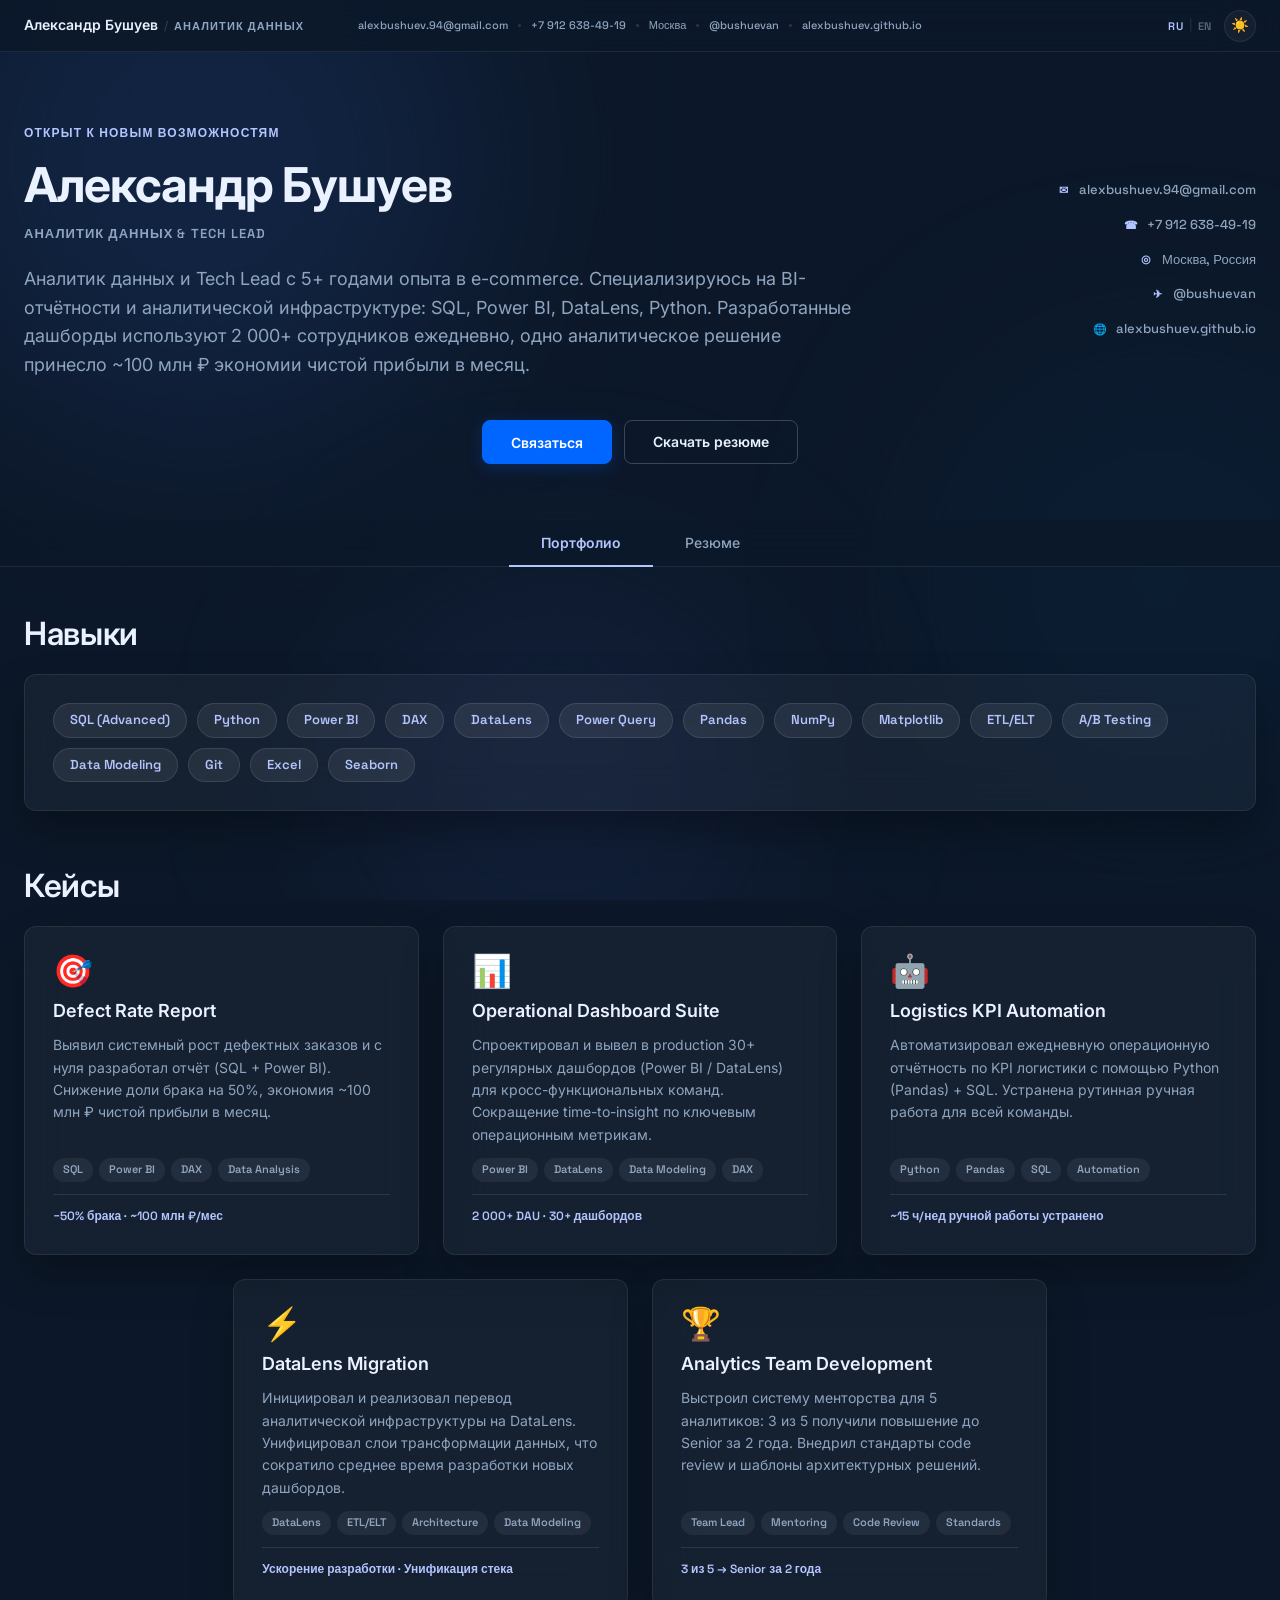
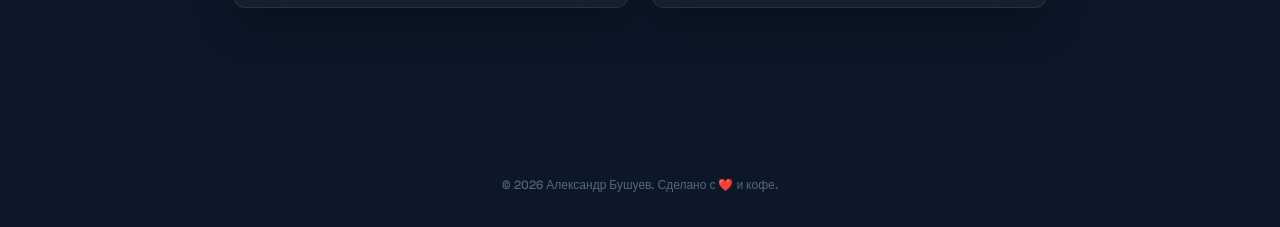
==== commit 968c6162: "Add files via upload" ====
--- a/index.html
+++ b/index.html
@@ -34,6 +34,8 @@
       <span class="nc-link"><span data-i18n="resume.city">Москва</span></span>
       <span class="nc-dot"></span>
       <a href="https://t.me/bushuevan" target="_blank" class="nc-link">@bushuevan</a>
+      <span class="nc-dot"></span>
+      <a href="https://alexbushuev.github.io/" target="_blank" class="nc-link">alexbushuev.github.io</a>
     </div>
 
     <div class="navbar-controls">
@@ -76,6 +78,10 @@
         <a href="https://t.me/bushuevan" target="_blank" class="hc-item">
           <span class="hc-icon">✈</span>
           <span class="hc-text">@bushuevan</span>
+        </a>
+        <a href="https://alexbushuev.github.io/" target="_blank" class="hc-item">
+          <span class="hc-icon">🌐</span>
+          <span class="hc-text">alexbushuev.github.io</span>
         </a>
       </div>
 
@@ -213,6 +219,7 @@
               <li><span class="contact-icon">📞</span><a href="tel:+79126384919">+7 912 638-49-19</a></li>
               <li><span class="contact-icon">✈️</span><a href="https://t.me/bushuevan" target="_blank">@bushuevan</a></li>
               <li><span class="contact-icon">📍</span><span data-i18n="resume.city.long">Москва, Россия</span></li>
+              <li><span class="contact-icon">🌐</span><a href="https://alexbushuev.github.io/" target="_blank">alexbushuev.github.io</a></li>
             </ul>
           </div>
 
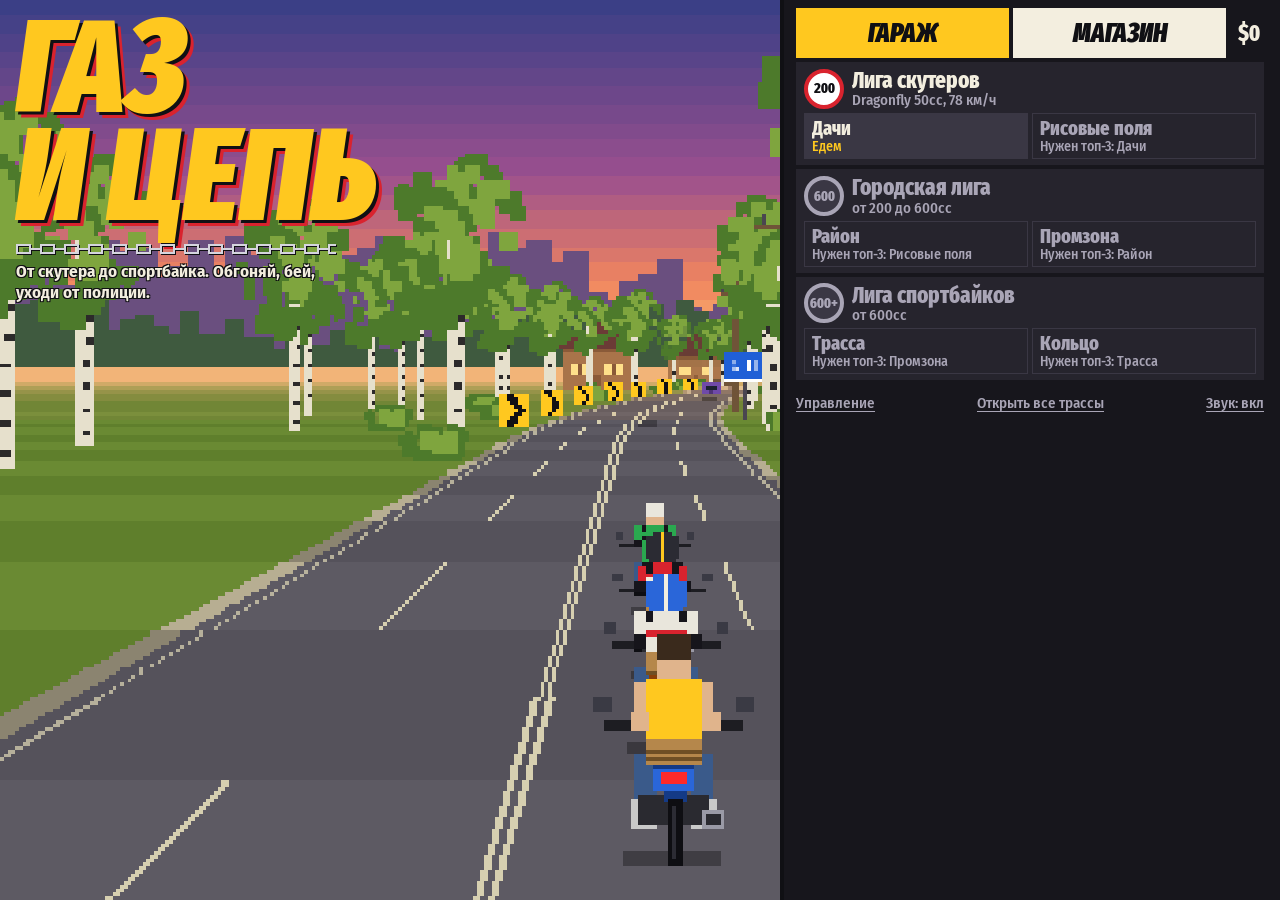
==== commit e9e019b1: "Газ и цепь: сборка игры для сервера Co-Authored-By: Claude Opus 5.5 <noreply@anthropic.com> Claude-S" ====
--- a/index.html
+++ b/index.html
@@ -1,373 +1,1951 @@
-<!DOCTYPE html>
-<html lang="ru" data-theme="dark">
+<!doctype html>
+<html lang="ru">
 <head>
-  <meta charset="UTF-8">
-  <meta name="viewport" content="width=device-width, initial-scale=1.0">
-  <title>Александр Бушуев — Аналитик данных</title>
-  <link rel="preconnect" href="https://fonts.googleapis.com">
-  <link rel="preconnect" href="https://fonts.gstatic.com" crossorigin>
-  <link href="https://fonts.googleapis.com/css2?family=Inter:wght@300;400;500;600;700&family=Space+Grotesk:wght@500;600&display=swap" rel="stylesheet">
-  <link rel="stylesheet" href="style.css">
+<meta charset="utf-8">
+<meta name="viewport" content="width=device-width,initial-scale=1,viewport-fit=cover">
+<meta name="theme-color" content="#17161c">
+<meta name="mobile-web-app-capable" content="yes">
+<meta name="apple-mobile-web-app-capable" content="yes">
+<meta name="apple-mobile-web-app-status-bar-style" content="black-translucent">
+<meta name="apple-mobile-web-app-title" content="Газ и цепь">
+<style>
+:root{color-scheme:dark;padding-top:env(safe-area-inset-top,0);padding-bottom:env(safe-area-inset-bottom,0)}
+body{margin:0}img{max-width:100%}[hidden]{display:none!important}
+@font-face{font-family:"Fira Sans Condensed";font-style:normal;font-weight:500;font-display:swap;src:url([data-uri]) format("woff2");unicode-range:U+0000-00FF,U+0131,U+0152-0153,U+02BB-02BC,U+02C6,U+02DA,U+02DC,U+2000-206F,U+20AC,U+2122,U+2190-2193,U+2212,U+2215,U+FEFF,U+FFFD}
+@font-face{font-family:"Fira Sans Condensed";font-style:normal;font-weight:500;font-display:swap;src:url([data-uri]) format("woff2");unicode-range:U+0301,U+0400-045F,U+0490-0491,U+04B0-04B1,U+2116}
+@font-face{font-family:"Fira Sans Condensed";font-style:normal;font-weight:700;font-display:swap;src:url([data-uri]) format("woff2");unicode-range:U+0000-00FF,U+0131,U+0152-0153,U+02BB-02BC,U+02C6,U+02DA,U+02DC,U+2000-206F,U+20AC,U+2122,U+2190-2193,U+2212,U+2215,U+FEFF,U+FFFD}
+@font-face{font-family:"Fira Sans Condensed";font-style:normal;font-weight:700;font-display:swap;src:url([data-uri]) format("woff2");unicode-range:U+0301,U+0400-045F,U+0490-0491,U+04B0-04B1,U+2116}
+@font-face{font-family:"Fira Sans Extra Condensed";font-style:normal;font-weight:800;font-display:swap;src:url([data-uri]) format("woff2");unicode-range:U+0000-00FF,U+0131,U+0152-0153,U+02BB-02BC,U+02C6,U+02DA,U+02DC,U+2000-206F,U+20AC,U+2122,U+2190-2193,U+2212,U+2215,U+FEFF,U+FFFD}
+@font-face{font-family:"Fira Sans Extra Condensed";font-style:normal;font-weight:800;font-display:swap;src:url([data-uri]) format("woff2");unicode-range:U+0301,U+0400-045F,U+0490-0491,U+04B0-04B1,U+2116}
+@font-face{font-family:"Fira Sans Extra Condensed";font-style:italic;font-weight:900;font-display:swap;src:url([data-uri]) format("woff2");unicode-range:U+0000-00FF,U+0131,U+0152-0153,U+02BB-02BC,U+02C6,U+02DA,U+02DC,U+2000-206F,U+20AC,U+2122,U+2190-2193,U+2212,U+2215,U+FEFF,U+FFFD}
+@font-face{font-family:"Fira Sans Extra Condensed";font-style:italic;font-weight:900;font-display:swap;src:url([data-uri]) format("woff2");unicode-range:U+0301,U+0400-045F,U+0490-0491,U+04B0-04B1,U+2116}
+</style>
+<title>Газ и цепь</title>
+<style>
+:root{
+  /* Layout: road on top, thumb deck of road-sign buttons below; in landscape the deck floats over the road. */
+  --asphalt:#17161c; --asphalt-2:#26242d; --asphalt-3:#3a3744;
+  --paint:#f3eedf; --dim:#a9a5b6; --ink:#101014; --white:#ffffff; --minus:#ff7a70; --go:#2fb457; --go-dk:#1f8a40;
+  --sign-yellow:#ffc81f; --sign-red:#d9232e; --sign-blue:#1f5fd6; --own:#2fb457;
+  --display:"Fira Sans Extra Condensed","Arial Narrow",Impact,sans-serif;
+  --body:"Fira Sans Condensed","Arial Narrow",Arial,sans-serif;
+  --gutter-l:max(16px,env(safe-area-inset-left,0px));
+  --gutter-r:max(16px,env(safe-area-inset-right,0px));
+  --octagon:polygon(29% 0,71% 0,100% 29%,100% 71%,71% 100%,29% 100%,0 71%,0 29%);
+  --diamond:polygon(50% 0,100% 50%,50% 100%,0 50%);
+  color-scheme:dark;
+}
+*,*::before,*::after{box-sizing:border-box}
+html,body{height:100%;overflow:hidden;overscroll-behavior:none}
+body{background:var(--asphalt);color:var(--paint);font:500 16px/1.35 var(--body);-webkit-user-select:none;user-select:none;-webkit-touch-callout:none;-webkit-tap-highlight-color:transparent}
+button{font:inherit;color:inherit;cursor:pointer}
+button:focus-visible{outline:3px solid var(--sign-yellow);outline-offset:2px}
+#app{position:relative;height:100%;display:flex;flex-direction:column;overflow:hidden}
+#stage{position:relative;flex:1 1 auto;min-height:0;touch-action:none;background:var(--ink)}
+#game{position:absolute;inset:0;width:100%;height:100%;display:block;image-rendering:crisp-edges;image-rendering:pixelated}
+
+/* HUD */
+#hud{position:absolute;left:0;right:0;top:8px;display:flex;align-items:stretch;gap:6px;padding-left:var(--gutter-l);padding-right:var(--gutter-r);pointer-events:none;z-index:5}
+.plate{background:rgba(16,16,20,.82);padding:3px 8px;display:flex;align-items:baseline;gap:3px;font-variant-numeric:tabular-nums}
+.plate b{font:800 31px/1 var(--display)}
+.plate small{font:500 14px/1 var(--body);color:var(--dim)}
+#spdPlate{position:relative;padding-bottom:7px}
+#gearNo{color:var(--sign-yellow);margin-right:6px}
+#rev{position:absolute;left:0;right:0;bottom:0;height:4px;background:var(--asphalt-3);text-decoration:none}
+#revB{display:block;height:100%;background:var(--paint);transform-origin:left;transform:scaleX(.1)}
+#revB.hot{background:var(--sign-red)}
+#bars{flex:1 1 auto;min-width:0;display:flex;flex-direction:column;justify-content:center;gap:4px;background:rgba(16,16,20,.82);padding:5px 8px}
+.bar{display:grid;grid-template-columns:30px minmax(0,1fr);align-items:center;gap:6px;font:500 13px/1 var(--body);color:var(--dim)}
+.bar u{display:block;height:7px;background:var(--asphalt-3);text-decoration:none}
+.bar i{display:block;height:100%;transform-origin:left;background:var(--sign-yellow)}
+#bkb{background:var(--paint)}
+#pauseBtn{pointer-events:auto;flex:0 0 40px;border:0;background:rgba(16,16,20,.82);font:700 17px/1 var(--body);min-height:40px}
+#foe{position:absolute;left:var(--gutter-l);top:58px;display:flex;align-items:center;gap:6px;background:rgba(16,16,20,.82);padding:3px 8px;font:500 15px/1.1 var(--body);z-index:5;pointer-events:none;max-width:60%}
+#foe u{display:block;width:62px;height:6px;background:var(--asphalt-3);flex:0 0 auto}
+#foeHp{display:block;height:100%;background:var(--sign-red);transform-origin:left}
+#foeName{min-width:0}
+#foeName b,#foeName small{display:block;white-space:nowrap;overflow:hidden;text-overflow:ellipsis}
+#foeName b{font:700 15px/1.1 var(--body)}
+#foeName small{font:500 13px/1.1 var(--body);color:var(--dim)}
+#foeSay{position:absolute;left:var(--gutter-l);top:98px;max-width:72%;background:var(--paint);color:var(--ink);padding:3px 8px;font:700 15px/1.15 var(--body);z-index:5;pointer-events:none}
+#foeW{color:var(--sign-yellow);white-space:nowrap}
+#copAlert{position:absolute;right:var(--gutter-r);top:58px;padding:3px 8px;font:700 15px/1.2 var(--body);z-index:5;pointer-events:none;background:var(--sign-blue);color:var(--white);animation:copflash .5s steps(1) infinite}
+@keyframes copflash{50%{background:var(--sign-red)}}
+#banner{position:absolute;left:0;right:0;top:27%;text-align:center;font:italic 900 clamp(40px,12vw,76px)/.9 var(--display);color:var(--sign-yellow);text-shadow:3px 3px 0 var(--ink);opacity:0;pointer-events:none;z-index:6;text-transform:uppercase;padding-inline:16px}
+#banner.pop{animation:pop 1.1s steps(10) both}
+#banner.bad{color:var(--sign-red);text-shadow:3px 3px 0 var(--ink)}
+@keyframes pop{0%{opacity:0;transform:scale(1.5)}15%{opacity:1;transform:scale(1)}75%{opacity:1}100%{opacity:0}}
+#count{position:absolute;inset:0;display:grid;place-items:center;font:italic 900 clamp(110px,38vw,200px)/1 var(--display);color:var(--paint);text-shadow:5px 5px 0 var(--ink);pointer-events:none;z-index:6}
+
+/* Thumb deck */
+#app.in-menu #controls{visibility:hidden}
+#controls{flex:0 0 auto;height:clamp(182px,24%,194px);display:flex;align-items:center;justify-content:space-between;gap:12px;padding-block:8px;padding-left:var(--gutter-l);padding-right:var(--gutter-r);background:var(--asphalt);border-top:4px solid var(--ink);touch-action:none}
+#leftPad{flex:1 1 auto;min-width:0;max-width:290px;display:flex;flex-direction:column;gap:4px}
+#hits{display:flex;justify-content:space-around;align-items:center}
+#rightPad{flex:0 0 auto;display:flex;flex-direction:column;align-items:center;gap:4px}
+#steer{position:relative;width:100%;height:78px;background:var(--asphalt-2);touch-action:none;overflow:hidden;border-block:3px solid var(--asphalt-3)}
+#steer::before{content:"";position:absolute;left:50%;top:12px;bottom:12px;width:4px;margin-left:-2px;background:repeating-linear-gradient(var(--paint) 0 10px,transparent 10px 20px);opacity:.55}
+.chev{position:absolute;top:50%;width:26px;height:44px;margin-top:-22px;background:var(--sign-yellow)}
+.chev.l{left:8px;clip-path:polygon(100% 0,60% 50%,100% 100%,60% 100%,0 50%,60% 0)}
+.chev.r{right:8px;clip-path:polygon(0 0,40% 0,100% 50%,40% 100%,0 100%,40% 50%)}
+#knob{position:absolute;left:50%;top:50%;width:46px;height:56px;margin:-28px 0 0 -23px;background:var(--paint);border:3px solid var(--ink);box-shadow:inset 0 0 0 3px var(--asphalt-3);pointer-events:none}
+.pad{position:relative;border:0;background:none;padding:0;touch-action:none;display:block}
+.pad .shape{position:absolute;inset:0;transition:transform .05s linear}
+.pad.on .shape{transform:scale(.88)}
+.pad.off .shape{filter:grayscale(1) brightness(.6)}
+.pad .face{position:absolute;display:flex;flex-direction:column;align-items:center;justify-content:center;gap:1px;inset:0}
+.lbl{font:700 13px/1 var(--body);letter-spacing:.04em}
+.ico{image-rendering:crisp-edges;image-rendering:pixelated;display:block}
+#bBrake{width:62px;height:62px}
+#bBrake .shape{clip-path:var(--octagon);background:var(--white)}
+#bBrake .shape::before{content:"";position:absolute;inset:4px;clip-path:var(--octagon);background:var(--sign-red)}
+#bBrake .lbl{color:var(--white)}
+#bKick{width:70px;height:70px}
+#bKick .shape{border-radius:50%;background:var(--white)}
+#bKick .shape::before{content:"";position:absolute;inset:4px;border-radius:50%;background:var(--sign-blue)}
+#bKick .lbl{color:var(--white)}
+#bHand{width:86px;height:86px}
+#bGas{width:100px;height:102px}
+#bGas .shape{background:var(--white);border-radius:6px}
+#bGas .shape::before{content:"";position:absolute;inset:4px;border-radius:3px;background:repeating-linear-gradient(var(--go) 0 9px,var(--go-dk) 9px 12px)}
+#bGas .lbl{font:900 22px/1 var(--display);color:var(--white);text-shadow:1px 1px 0 var(--ink)}
+#bHand .shape{clip-path:var(--diamond);background:var(--white)}
+#bHand .shape::before{content:"";position:absolute;inset:6px;clip-path:var(--diamond);background:var(--sign-yellow)}
+#bHand .lbl{color:var(--ink);font-size:12px}
+
+/* Menu */
+.screen{position:absolute;inset:0;z-index:20}
+#menu{display:flex;flex-direction:column;overflow-y:auto;touch-action:pan-y}
+#menuTop{flex:1 0 auto;min-height:170px;padding-block:14px 10px;padding-left:var(--gutter-l);padding-right:var(--gutter-r);pointer-events:none}
+#title{margin:0;font:italic 900 clamp(72px,25vw,150px)/.82 var(--display);color:var(--sign-yellow);text-transform:uppercase;text-shadow:3px 3px 0 var(--ink),6px 6px 0 var(--sign-red);white-space:nowrap}
+#chain{height:10px;margin-top:14px;max-width:320px;background:url("data:image/svg+xml,%3Csvg xmlns='http://www.w3.org/2000/svg' width='24' height='10' shape-rendering='crispEdges'%3E%3Crect x='1' y='1' width='13' height='8' fill='none' stroke='%23d5d5de' stroke-width='2'/%3E%3Crect x='14' y='4' width='10' height='2' fill='%23d5d5de'/%3E%3C/svg%3E") repeat-x;filter:drop-shadow(1px 1px 0 var(--ink))}
+#tag{margin:8px 0 0;font:700 17px/1.2 var(--body);max-width:34ch;text-shadow:1px 1px 0 var(--ink),-1px -1px 0 var(--ink),1px -1px 0 var(--ink),-1px 1px 0 var(--ink);color:var(--paint)}
+#menuList{flex:0 0 auto;background:var(--asphalt);border-top:4px solid var(--ink);padding-block:8px 10px;padding-left:var(--gutter-l);padding-right:var(--gutter-r);display:flex;flex-direction:column;gap:4px}
+.limit{width:48px;height:48px;border-radius:50%;background:var(--white);border:5px solid var(--sign-red);display:grid;place-items:center;color:var(--ink);font:800 20px/1 var(--display);font-variant-numeric:tabular-nums}
+#menuFoot{display:flex;flex-wrap:wrap;gap:6px 14px;justify-content:space-between;padding-top:4px}
+.link{background:none;border:0;padding:6px 0;color:var(--dim);font:500 15px/1.2 var(--body);text-decoration:underline;text-underline-offset:3px}
+
+/* Panels */
+.veil{display:grid;background:rgba(10,10,14,.62);overflow-y:auto;touch-action:pan-y;padding-block:16px;padding-left:var(--gutter-l);padding-right:var(--gutter-r)}
+.panel{margin:auto;width:100%;max-width:440px;background:var(--asphalt);border:4px solid var(--ink);box-shadow:6px 6px 0 var(--ink);padding:16px;display:flex;flex-direction:column;gap:10px}
+.panel h2{margin:0;font:italic 900 52px/.9 var(--display);color:var(--sign-yellow);text-transform:uppercase;text-wrap:balance}
+.panel h2.bad{color:var(--sign-red)}
+.panel p{margin:0}
+.tips{margin:0;padding:0;list-style:none;display:flex;flex-direction:column;gap:8px}
+.tips li{display:grid;grid-template-columns:74px minmax(0,1fr);gap:8px;align-items:baseline}
+.tips b{color:var(--sign-yellow);font:700 16px/1.25 var(--body)}
+.tips span{min-width:0}
+.keys{color:var(--dim);font-size:14px;display:none}
+@media (hover:hover) and (pointer:fine){.keys{display:block}}
+.acts{display:flex;flex-wrap:wrap;gap:8px}
+.act{flex:1 1 130px;min-height:48px;border:0;background:var(--sign-yellow);color:var(--ink);font:800 24px/1 var(--display);text-transform:uppercase;padding:8px 12px}
+.act.alt{background:var(--asphalt-3);color:var(--paint)}
+#resTable{margin:0;padding:0;list-style:none;display:grid;grid-template-columns:1fr 1fr;grid-auto-flow:column;grid-template-rows:repeat(4,auto);gap:2px 12px;font:500 16px/1.3 var(--body);font-variant-numeric:tabular-nums}
+#resTable li{display:flex;gap:6px;min-width:0;color:var(--dim)}
+#resTable li span:last-child{white-space:nowrap;overflow:hidden;text-overflow:ellipsis;min-width:0}
+#resTable li.me{color:var(--sign-yellow);font-weight:700}
+#resNote{color:var(--sign-yellow);font-size:16px}
+
+/* Key settings */
+.k-note{color:var(--dim);font-size:15px;line-height:1.25}
+.kgrid{display:grid;grid-template-columns:minmax(0,1fr) minmax(0,1.15fr) minmax(0,1.15fr);gap:5px 6px;align-items:center}
+.kgrid span{font:500 16px/1.15 var(--body)}
+.kgrid .kh{color:var(--dim);font-size:14px;text-align:center}
+.kcap{min-height:42px;min-width:0;padding:4px;border:0;border-bottom:4px solid var(--ink);background:var(--paint);color:var(--ink);font:800 19px/1 var(--display)}
+.kcap.empty{background:var(--asphalt-3);color:var(--dim)}
+.kcap.wait{background:var(--sign-yellow);color:var(--ink)}
+.k-msg{min-height:1.3em;color:var(--sign-yellow);font-size:15px;line-height:1.25}
+
+/* Menu blocks */
+.m-btns{display:grid;grid-template-columns:1fr 1fr auto;gap:4px;align-items:stretch}
+.m-btn{min-height:50px;border:0;background:var(--sign-yellow);color:var(--ink);font:italic 900 27px/1 var(--display);text-transform:uppercase;padding:4px 10px}
+.m-btn.alt{background:var(--paint)}
+#menuMoney{align-self:center;padding:0 4px 0 8px;font:800 24px/1 var(--display);white-space:nowrap;font-variant-numeric:tabular-nums}
+.lgb{display:flex;flex-direction:column;gap:4px;padding:6px 8px;background:var(--asphalt-2)}
+.lgb-h{display:grid;grid-template-columns:40px minmax(0,1fr);gap:8px;align-items:center}
+.lgb-h .limit{width:40px;height:40px;border-width:4px;font-size:15px}
+.lgb-h div{min-width:0}
+.lgb strong{display:block;font:800 23px/1.05 var(--display)}
+.lgb small{display:block;color:var(--dim);font:500 15px/1.15 var(--body)}
+.lgb.locked .limit{background:var(--asphalt-3);border-color:var(--dim);color:var(--dim)}
+.lgb.locked strong{color:var(--dim)}
+.lgb-t{display:grid;grid-template-columns:1fr 1fr;gap:4px}
+.trk{min-height:46px;min-width:0;border:0;background:var(--asphalt-3);padding:4px 8px;text-align:left}
+.trk b{display:block;font:800 20px/1.05 var(--display)}
+.trk span{display:block;font:500 14px/1.1 var(--body);color:var(--sign-yellow)}
+.trk.locked{background:transparent;box-shadow:inset 0 0 0 1px var(--asphalt-3)}
+.trk.locked b,.trk.locked span{color:var(--dim)}
+
+/* Money */
+#resLedger{margin:0;padding:8px 0 0;list-style:none;border-top:2px dashed var(--asphalt-3);display:flex;flex-direction:column;gap:2px;font:500 16px/1.3 var(--body)}
+#resLedger li{display:flex;justify-content:space-between;align-items:baseline;gap:12px}
+#resLedger span{min-width:0}
+#resLedger b{font:800 19px/1.1 var(--display);white-space:nowrap;font-variant-numeric:tabular-nums}
+#resLedger .plus{color:var(--sign-yellow)}
+#resLedger .minus{color:var(--minus)}
+#resLedger .sum{border-top:2px dashed var(--asphalt-3);padding-top:5px;margin-top:3px;color:var(--paint)}
+#resLedger .sum b{font-size:23px}
+
+/* Garage */
+#garage{display:grid;grid-template-columns:minmax(0,1fr);grid-template-rows:auto auto clamp(150px,27%,250px) auto auto minmax(0,1fr) auto;grid-template-areas:"top" "signs" "scene" "name" "tabs" "list" "cta";background:var(--asphalt)}
+.g-top{grid-area:top;display:flex;align-items:center;gap:10px;padding-block:6px;padding-left:var(--gutter-l);padding-right:var(--gutter-r);background:var(--asphalt)}
+.g-top h2{margin:0;flex:1 1 auto;min-width:0;font:italic 900 34px/1 var(--display);color:var(--sign-yellow);text-transform:uppercase}
+#gBack{flex:0 0 auto;min-height:40px;min-width:44px;border:0;background:var(--asphalt-2);padding:4px 10px;font:800 21px/1 var(--display)}
+#gMoney{font:800 28px/1 var(--display);font-variant-numeric:tabular-nums;white-space:nowrap;color:var(--paint)}
+.g-signs{grid-area:signs;display:flex;gap:2px;overflow-x:auto;touch-action:pan-x;padding-block:0;padding-left:var(--gutter-l);padding-right:var(--gutter-r);background:var(--asphalt)}
+.g-sign{flex:1 0 54px;display:grid;place-items:center;border:0;background:none;padding:3px 0 7px;box-shadow:inset 0 -3px 0 transparent}
+.g-sign .limit{width:42px;height:42px;border-width:4px;font-size:17px}
+.g-sign.on{box-shadow:inset 0 -3px 0 var(--sign-yellow)}
+.g-sign.forsale .limit{border-color:var(--sign-yellow)}
+.g-sign.owned .limit{border-color:var(--own)}
+.g-sign.locked .limit{background:var(--asphalt-3);border-color:var(--dim);color:var(--dim)}
+.g-scene{grid-area:scene;min-height:0;background:var(--asphalt-2);position:relative;overflow:hidden}
+#gScene{display:block;width:100%;height:100%;image-rendering:crisp-edges;image-rendering:pixelated}
+.g-name{grid-area:name;display:flex;flex-wrap:wrap;align-items:baseline;gap:0 10px;padding-block:6px 4px;padding-left:var(--gutter-l);padding-right:var(--gutter-r)}
+.g-name strong{font:800 25px/1.05 var(--display)}
+.g-name span{color:var(--dim);font:500 15px/1.2 var(--body)}
+.g-tabs{grid-area:tabs;display:grid;grid-auto-flow:column;grid-auto-columns:minmax(0,1fr);gap:4px;padding-block:2px 6px;padding-left:var(--gutter-l);padding-right:var(--gutter-r)}
+.g-tabs button{min-height:40px;border:0;background:var(--asphalt-2);color:var(--dim);font:800 clamp(17px,5.2vw,21px)/1 var(--display)}
+.g-tabs button.on{background:var(--paint);color:var(--ink)}
+.g-tabs button{padding:2px}
+.g-list{grid-area:list;min-height:0;overflow-y:auto;touch-action:pan-y;display:flex;flex-direction:column;gap:4px;padding-block:0 8px;padding-left:var(--gutter-l);padding-right:var(--gutter-r)}
+.g-cta{grid-area:cta;display:flex;padding-block:8px;padding-left:var(--gutter-l);padding-right:var(--gutter-r);border-top:4px solid var(--ink)}
+.up{display:grid;grid-template-columns:33px minmax(0,1fr) auto;gap:10px;align-items:center;padding:7px 8px;background:var(--asphalt-2);flex:0 0 auto}
+.up-main{min-width:0}
+.up strong{display:block;font:800 21px/1.05 var(--display)}
+.up small{display:block;color:var(--dim);font:500 15px/1.2 var(--body)}
+.pips{display:flex;gap:3px;margin-top:4px}
+.pips i{display:block;width:20px;height:5px;background:var(--asphalt-3)}
+.pips i.on{background:var(--sign-yellow)}
+.buy{min-width:82px;min-height:44px;border:0;padding:4px 8px;background:var(--sign-yellow);color:var(--ink);font:800 21px/1 var(--display);font-variant-numeric:tabular-nums;white-space:nowrap}
+.buy.poor{background:var(--asphalt-3);color:var(--dim)}
+.tagdone{min-width:82px;text-align:center;color:var(--dim);font:700 15px/1.1 var(--body)}
+.up.paint{grid-template-columns:33px minmax(0,1fr) auto}
+.swatches{grid-column:1/-1;display:flex;flex-wrap:wrap;gap:6px}
+.sw{position:relative;flex:1 1 34px;max-width:52px;height:36px;border:3px solid var(--asphalt-3);padding:0}
+.sw.on{border-color:var(--paint)}
+.sw.locked::after{content:"";position:absolute;right:2px;bottom:2px;width:7px;height:7px;background:var(--sign-yellow);border:1px solid var(--ink)}
+.g-note{margin:0;padding:10px 8px;background:var(--asphalt-2)}
+.g-note strong{display:block;font:800 21px/1.1 var(--display);margin-bottom:4px}
+.stats{display:grid;grid-template-columns:repeat(2,minmax(0,1fr));gap:7px 14px;padding:8px;background:var(--asphalt-2);flex:0 0 auto}
+.st{min-width:0}
+.st div{display:flex;justify-content:space-between;gap:6px;font:500 15px/1.15 var(--body)}
+.st div span{color:var(--dim);white-space:nowrap;overflow:hidden;text-overflow:ellipsis;min-width:0}
+.st div b{font:700 15px/1.15 var(--body);white-space:nowrap;font-variant-numeric:tabular-nums}
+.st u{position:relative;display:block;height:5px;margin-top:3px;background:var(--asphalt-3);text-decoration:none}
+.st u i{display:block;height:100%;background:var(--sign-yellow)}
+.st u em{position:absolute;top:-2px;width:2px;height:9px;background:var(--paint)}
+.g-blurb{margin:0;padding:8px;background:var(--asphalt-2);font:500 16px/1.25 var(--body);flex:0 0 auto}
+.g-blurb b{display:block;font:800 21px/1.1 var(--display);margin-bottom:2px}
+.g-h{margin:6px 0 0;font:800 19px/1.1 var(--display);color:var(--dim);flex:0 0 auto;text-transform:uppercase}
+.up.tried{box-shadow:inset 0 0 0 2px var(--paint)}
+.up.pick{cursor:pointer}
+.wear{min-width:82px;min-height:44px;border:0;padding:4px 8px;background:var(--paint);color:var(--ink);font:800 21px/1 var(--display)}
+.colors{display:grid;gap:8px;padding:8px;background:var(--asphalt-2);flex:0 0 auto}
+.colors p{margin:0 0 4px;color:var(--dim);font:500 15px/1.15 var(--body)}
+.colors .swatches{display:flex;gap:5px}
+.colors .sw{flex:1 1 0;min-width:0;max-width:none;height:34px}
+.g-note .buy{width:100%;margin-top:10px;min-height:48px;font-size:24px}
+#toast{position:absolute;left:50%;bottom:78px;transform:translateX(-50%);background:var(--sign-red);color:var(--white);padding:7px 14px;font:800 20px/1 var(--display);z-index:5;white-space:nowrap;pointer-events:none}
+
+@media (orientation:landscape){
+  #garage{grid-template-columns:minmax(0,46%) minmax(0,1fr);grid-template-rows:auto auto minmax(0,1fr) auto;grid-template-areas:"top signs" "scene tabs" "scene list" "name cta"}
+  .g-signs{padding-left:12px}.g-tabs{padding-left:12px;padding-top:4px}.g-list{padding-left:12px}.g-cta{padding-left:12px;border-top:0}
+  .g-name{padding-right:12px}
+  #toast{left:73%}
+  #controls{position:absolute;left:0;right:0;bottom:0;height:auto;background:none;border:0;pointer-events:none;align-items:flex-end;padding-block:0 8px;z-index:4}
+  #steer,#hits>*,#rightPad>*{pointer-events:auto}
+  #leftPad{flex:0 0 min(32vw,250px);max-width:none}
+  #hits{opacity:.9}
+  #rightPad{flex-direction:row;align-items:flex-end;gap:8px;opacity:.9}
+  #steer{opacity:.86}
+  #menu{flex-direction:row;overflow:hidden}
+  #menuTop{flex:1 1 44%;min-width:0}
+  #title{font-size:clamp(64px,14vw,132px)}
+  #menuList{flex:0 0 min(54%,500px);overflow-y:auto;border-top:0;border-left:4px solid var(--ink);padding-left:12px}
+  #hud{right:0}
+  #bars{flex:0 1 240px}
+  #hudGap{flex:1 1 auto}
+}
+@media (prefers-reduced-motion:reduce){
+  #banner.pop{animation:popsoft 1.1s steps(1) both}
+  #copAlert{animation:none}
+  @keyframes popsoft{0%{opacity:1}100%{opacity:0}}
+}
+</style>
 </head>
 <body>
 
-  <div class="bg-mesh">
-    <div class="blob blob-1"></div>
-    <div class="blob blob-2"></div>
-    <div class="blob blob-3"></div>
+
+<div id="app" lang="ru">
+  <div id="stage">
+    <canvas id="game" aria-label="Гонка"></canvas>
+    <div id="hud" hidden>
+      <div class="plate"><b id="place">8</b><small>/8</small></div>
+      <div id="bars">
+        <div class="bar"><span>ТЫ</span><u><i id="hpb"></i></u></div>
+        <div class="bar"><span>БАЙК</span><u><i id="bkb"></i></u></div>
+      </div>
+      <div id="hudGap"></div>
+      <div class="plate" id="spdPlate"><b id="gearNo">1</b><b id="spd">0</b><small>км/ч</small><u id="rev"><i id="revB"></i></u></div>
+      <button id="pauseBtn" aria-label="Пауза">II</button>
+    </div>
+    <div id="foe" hidden><span id="foeName"><b id="foeN"></b><small id="foeB"></small></span><u><i id="foeHp"></i></u><span id="foeW"></span></div>
+    <div id="foeSay" hidden></div>
+    <div id="copAlert" hidden></div>
+    <div id="banner"></div>
+    <div id="count" hidden></div>
   </div>
-
-  <!-- ===== STICKY NAVBAR: left | center | right ===== -->
-  <header class="navbar">
-
-    <div class="navbar-brand">
-      <span class="brand-name" data-i18n="brand.name">Александр Бушуев</span>
-      <span class="brand-sep">/</span>
-      <span class="brand-title" data-i18n="brand.title">Аналитик данных</span>
+  <div id="controls">
+    <div id="leftPad">
+      <div id="hits">
+      <button class="pad" id="bHand" aria-label="Удар рукой"><span class="shape"><span class="face"><canvas class="ico" id="icoHand" width="11" height="10" style="width:30px;height:27px"></canvas><span class="lbl" id="lblHand">РУКА</span></span></span></button>
+      <button class="pad" id="bKick" aria-label="Удар ногой"><span class="shape"><span class="face"><canvas class="ico" id="icoKick" width="11" height="10" style="width:33px;height:30px"></canvas><span class="lbl">НОГА</span></span></span></button>
+      </div>
+    <div id="steer" role="slider" aria-label="Руль: веди пальцем влево и вправо" aria-valuemin="-1" aria-valuemax="1" aria-valuenow="0"><i class="chev l"></i><i class="chev r"></i><i id="knob"></i></div>
     </div>
-
-    <div class="navbar-contacts">
-      <a href="mailto:alexbushuev.94@gmail.com" class="nc-link">alexbushuev.94@gmail.com</a>
-      <span class="nc-dot"></span>
-      <span class="nc-link">+7 912 638-49-19</span>
-      <span class="nc-dot"></span>
-      <span class="nc-link"><span data-i18n="resume.city">Москва</span></span>
-      <span class="nc-dot"></span>
-      <a href="https://t.me/bushuevan" target="_blank" class="nc-link">@bushuevan</a>
-      <span class="nc-dot"></span>
-      <a href="https://alexbushuev.github.io/" target="_blank" class="nc-link">alexbushuev.github.io</a>
-    </div>
-
-    <div class="navbar-controls">
-      <div class="lang-switcher">
-        <button class="lang-btn active" data-lang="ru">RU</button>
-        <span class="lang-sep">|</span>
-        <button class="lang-btn" data-lang="en">EN</button>
-      </div>
-      <button class="theme-btn" id="themeToggle" aria-label="Toggle theme">
-        <span class="theme-icon">☀️</span>
-      </button>
-    </div>
-
-  </header>
-
-  <!-- ===== HERO — always visible ===== -->
-  <section class="hero-section">
-    <div class="hero-inner">
-
-      <div class="hero-left">
-        <p class="hero-eyebrow" data-i18n="hero.eyebrow">Открыт к новым возможностям</p>
-        <h1 class="hero-name" data-i18n="hero.name">Александр Бушуев</h1>
-        <p class="hero-role" data-i18n="hero.role">Аналитик данных &amp; Tech Lead</p>
-        <p class="hero-bio" data-i18n="hero.bio">Аналитик данных и Tech Lead с 5+ годами опыта в e-commerce. Специализируюсь на BI-отчётности и аналитической инфраструктуре: SQL, Power BI, DataLens, Python. Разработанные дашборды используют 2 000+ сотрудников ежедневно, одно аналитическое решение принесло ~100 млн ₽ экономии чистой прибыли в месяц.</p>
-      </div>
-
-      <div class="hero-right">
-        <a href="mailto:alexbushuev.94@gmail.com" class="hc-item">
-          <span class="hc-icon">✉</span>
-          <span class="hc-text">alexbushuev.94@gmail.com</span>
-        </a>
-        <a href="tel:+79126384919" class="hc-item">
-          <span class="hc-icon">☎</span>
-          <span class="hc-text">+7 912 638-49-19</span>
-        </a>
-        <span class="hc-item">
-          <span class="hc-icon">◎</span>
-          <span class="hc-text" data-i18n="resume.city.long">Москва, Россия</span>
-        </span>
-        <a href="https://t.me/bushuevan" target="_blank" class="hc-item">
-          <span class="hc-icon">✈</span>
-          <span class="hc-text">@bushuevan</span>
-        </a>
-        <a href="https://alexbushuev.github.io/" target="_blank" class="hc-item">
-          <span class="hc-icon">🌐</span>
-          <span class="hc-text">alexbushuev.github.io</span>
-        </a>
-      </div>
-
-      <div class="hero-actions">
-        <button class="btn btn-primary" id="contactBtn" data-i18n="hero.contact">Связаться</button>
-        <a href="BushuevA_RU.pdf" class="btn btn-secondary" id="downloadBtn" download data-i18n="hero.download">Скачать резюме</a>
-      </div>
-
-    </div>
-  </section>
-
-  <!-- ===== TAB SWITCHER ===== -->
-  <div class="tab-bar">
-    <nav class="tabs">
-      <button class="tab active" data-tab="portfolio" data-i18n="nav.portfolio">Портфолио</button>
-      <button class="tab" data-tab="resume" data-i18n="nav.resume">Резюме</button>
-    </nav>
-  </div>
-
-  <!-- ===== CONTENT ===== -->
-  <main>
-
-    <!-- PORTFOLIO -->
-    <section id="portfolio" class="tab-content active">
-
-      <div class="section-block">
-        <h2 class="section-title" data-i18n="skills.title">Навыки</h2>
-        <div class="card section-panel">
-          <div class="skills-grid">
-            <span class="skill-badge">SQL (Advanced)</span>
-            <span class="skill-badge">Python</span>
-            <span class="skill-badge">Power BI</span>
-            <span class="skill-badge">DAX</span>
-            <span class="skill-badge">DataLens</span>
-            <span class="skill-badge">Power Query</span>
-            <span class="skill-badge">Pandas</span>
-            <span class="skill-badge">NumPy</span>
-            <span class="skill-badge">Matplotlib</span>
-            <span class="skill-badge">ETL/ELT</span>
-            <span class="skill-badge">A/B Testing</span>
-            <span class="skill-badge">Data Modeling</span>
-            <span class="skill-badge">Git</span>
-            <span class="skill-badge">Excel</span>
-            <span class="skill-badge">Seaborn</span>
-          </div>
-        </div>
-      </div>
-
-      <div class="section-block">
-        <h2 class="section-title" data-i18n="projects.title">Кейсы</h2>
-        <div class="projects-grid">
-
-          <div class="card project-card">
-            <div class="project-icon">🎯</div>
-            <h3 class="project-name" data-i18n="project1.name">Defect Rate Report</h3>
-            <p class="project-desc" data-i18n="project1.desc">Выявил системный рост дефектных заказов и с нуля разработал отчёт (SQL + Power BI). Снижение доли брака на 50%, экономия ~100 млн ₽ чистой прибыли в месяц.</p>
-            <div class="project-tags">
-              <span class="tag">SQL</span>
-              <span class="tag">Power BI</span>
-              <span class="tag">DAX</span>
-              <span class="tag">Data Analysis</span>
-            </div>
-            <div class="project-metric" data-i18n="project1.metric">−50% брака · ~100 млн ₽/мес</div>
-          </div>
-
-          <div class="card project-card">
-            <div class="project-icon">📊</div>
-            <h3 class="project-name" data-i18n="project2.name">Operational Dashboard Suite</h3>
-            <p class="project-desc" data-i18n="project2.desc">Спроектировал и вывел в production 30+ регулярных дашбордов (Power BI / DataLens) для кросс-функциональных команд. Сокращение time-to-insight по ключевым операционным метрикам.</p>
-            <div class="project-tags">
-              <span class="tag">Power BI</span>
-              <span class="tag">DataLens</span>
-              <span class="tag">Data Modeling</span>
-              <span class="tag">DAX</span>
-            </div>
-            <div class="project-metric" data-i18n="project2.metric">2 000+ DAU · 30+ дашбордов</div>
-          </div>
-
-          <div class="card project-card">
-            <div class="project-icon">🤖</div>
-            <h3 class="project-name" data-i18n="project4.name">Logistics KPI Automation</h3>
-            <p class="project-desc" data-i18n="project4.desc">Автоматизировал ежедневную операционную отчётность по KPI логистики с помощью Python (Pandas) + SQL. Устранена рутинная ручная работа для всей команды.</p>
-            <div class="project-tags">
-              <span class="tag">Python</span>
-              <span class="tag">Pandas</span>
-              <span class="tag">SQL</span>
-              <span class="tag">Automation</span>
-            </div>
-            <div class="project-metric" data-i18n="project4.metric">~15 ч/нед ручной работы устранено</div>
-          </div>
-
-          <div class="card project-card">
-            <div class="project-icon">⚡</div>
-            <h3 class="project-name" data-i18n="project3.name">DataLens Migration</h3>
-            <p class="project-desc" data-i18n="project3.desc">Инициировал и реализовал перевод аналитической инфраструктуры на DataLens. Унифицировал слои трансформации данных, что сократило среднее время разработки новых дашбордов.</p>
-            <div class="project-tags">
-              <span class="tag">DataLens</span>
-              <span class="tag">ETL/ELT</span>
-              <span class="tag">Architecture</span>
-              <span class="tag">Data Modeling</span>
-            </div>
-            <div class="project-metric" data-i18n="project3.metric">Ускорение разработки · Унификация стека</div>
-          </div>
-
-          <div class="card project-card">
-            <div class="project-icon">🏆</div>
-            <h3 class="project-name" data-i18n="project5.name">Analytics Team Development</h3>
-            <p class="project-desc" data-i18n="project5.desc">Выстроил систему менторства для 5 аналитиков: 3 из 5 получили повышение до Senior за 2 года. Внедрил стандарты code review и шаблоны архитектурных решений.</p>
-            <div class="project-tags">
-              <span class="tag">Team Lead</span>
-              <span class="tag">Mentoring</span>
-              <span class="tag">Code Review</span>
-              <span class="tag">Standards</span>
-            </div>
-            <div class="project-metric" data-i18n="project5.metric">3 из 5 → Senior за 2 года</div>
-          </div>
-
-        </div>
-      </div>
-
-    </section>
-
-    <!-- RESUME -->
-    <section id="resume" class="tab-content">
-
-      <div class="resume-layout">
-
-        <!-- LEFT COLUMN -->
-        <div class="resume-left">
-
-          <div class="card resume-card">
-            <h2 class="resume-section-title" data-i18n="resume.contact">Контакты</h2>
-            <ul class="contact-list">
-              <li><span class="contact-icon">✉️</span><a href="mailto:alexbushuev.94@gmail.com">alexbushuev.94@gmail.com</a></li>
-              <li><span class="contact-icon">📞</span><a href="tel:+79126384919">+7 912 638-49-19</a></li>
-              <li><span class="contact-icon">✈️</span><a href="https://t.me/bushuevan" target="_blank">@bushuevan</a></li>
-              <li><span class="contact-icon">📍</span><span data-i18n="resume.city.long">Москва, Россия</span></li>
-              <li><span class="contact-icon">🌐</span><a href="https://alexbushuev.github.io/" target="_blank">alexbushuev.github.io</a></li>
-            </ul>
-          </div>
-
-          <div class="card resume-card">
-            <h2 class="resume-section-title" data-i18n="resume.skills">Навыки</h2>
-            <div class="skill-group">
-              <div class="skill-group-title" data-i18n="skills.cat.languages">Языки</div>
-              <div class="skills-grid small">
-                <span class="skill-badge">SQL</span>
-                <span class="skill-badge">Python</span>
-              </div>
-            </div>
-            <div class="skill-group">
-              <div class="skill-group-title" data-i18n="skills.cat.bi">BI & Визуализация</div>
-              <div class="skills-grid small">
-                <span class="skill-badge">Power BI</span>
-                <span class="skill-badge">DataLens</span>
-                <span class="skill-badge">DAX</span>
-                <span class="skill-badge">Power Query</span>
-              </div>
-            </div>
-            <div class="skill-group">
-              <div class="skill-group-title" data-i18n="skills.cat.analytics">Аналитика</div>
-              <div class="skills-grid small">
-                <span class="skill-badge">A/B Testing</span>
-                <span class="skill-badge">KPI Trees</span>
-                <span class="skill-badge">Data Quality</span>
-              </div>
-            </div>
-            <div class="skill-group">
-              <div class="skill-group-title" data-i18n="skills.cat.tools">Инструменты</div>
-              <div class="skills-grid small">
-                <span class="skill-badge">Git</span>
-                <span class="skill-badge">ETL/ELT</span>
-                <span class="skill-badge">Excel</span>
-                <span class="skill-badge">Pandas</span>
-              </div>
-            </div>
-          </div>
-
-          <div class="card resume-card">
-            <h2 class="resume-section-title" data-i18n="resume.education">Образование</h2>
-            <div class="timeline-item">
-              <div class="timeline-period">2014 — 2018</div>
-              <div class="timeline-title" data-i18n="edu1.name">Уральский федеральный университет</div>
-              <div class="timeline-sub" data-i18n="edu1.degree1">Магистратура — Математическое моделирование, 2018</div>
-              <div class="timeline-sub" data-i18n="edu1.degree2">Бакалавриат — Математическое моделирование, 2016</div>
-            </div>
-            <div class="timeline-item">
-              <div class="timeline-period" data-i18n="edu.courses.label">Курсы</div>
-              <ul class="timeline-bullets">
-                <li>Яндекс.Практикум — Аналитика данных</li>
-                <li>Microsoft Learn — Power BI PL-300</li>
-                <li>Karpov.Courses — Симулятор аналитика</li>
-                <li>SQL-EX.RU · Stepik Python · Power BI Design</li>
-              </ul>
-            </div>
-          </div>
-
-          <div class="card resume-card">
-            <h2 class="resume-section-title" data-i18n="resume.languages">Языки</h2>
-            <ul class="contact-list">
-              <li><span class="contact-icon">🇷🇺</span><span data-i18n="lang.ru">Русский — родной</span></li>
-              <li><span class="contact-icon">🇬🇧</span><span data-i18n="lang.en">Английский — B1–B2</span></li>
-            </ul>
-          </div>
-
-        </div>
-
-        <!-- RIGHT COLUMN -->
-        <div class="resume-right">
-
-          <div class="card resume-card">
-            <h2 class="resume-section-title" data-i18n="resume.experience">Опыт работы</h2>
-
-            <div class="timeline-item">
-              <div class="timeline-period">01/2025 — <span data-i18n="exp.present">настоящее время</span></div>
-              <div class="timeline-title" data-i18n="exp1.company">Tech Lead, Data &amp; Analytics · Lamoda</div>
-              <div class="timeline-sub" data-i18n="exp1.context">e-commerce, топ-5 онлайн-ретейлеров СНГ, ~30 млн пользователей</div>
-              <ul class="timeline-bullets">
-                <li data-i18n="exp1.bullet1">Руковожу командой 2–3 аналитиков: data modeling стандарты, code review, бэклог и stakeholder management</li>
-                <li data-i18n="exp1.bullet2">Инициировал переход аналитической инфраструктуры на DataLens: унификация трансформаций, ускорение разработки</li>
-                <li data-i18n="exp1.bullet3">Регулярно готовлю C-level аналитику по KPI склада, логистики и качества заказов</li>
-              </ul>
-            </div>
-
-            <div class="timeline-item">
-              <div class="timeline-period">2023 — 01/2025</div>
-              <div class="timeline-title" data-i18n="exp2.company">Senior Data Analyst · Lamoda</div>
-              <ul class="timeline-bullets">
-                <li data-i18n="exp2.bullet1">Выявил рост дефектных заказов → разработал Defect Rate report (SQL + Power BI) → −50% брака, ~100 млн ₽/мес экономии</li>
-                <li data-i18n="exp2.bullet2">Вывел в production 30+ дашбордов (Power BI / DataLens) → 2 000+ DAU, снижение time-to-insight</li>
-                <li data-i18n="exp2.bullet3">Менторство 5 аналитиков: 3 из 5 выросли до Senior за 2 года; внедрил стандарты code review</li>
-                <li data-i18n="exp2.bullet4">Автоматизировал KPI-отчётность логистики (Python + SQL) → устранил ~15 ч/нед ручной работы</li>
-              </ul>
-            </div>
-
-            <div class="timeline-item">
-              <div class="timeline-period">02/2022 — 2023</div>
-              <div class="timeline-title" data-i18n="exp3.company">Middle Data Analyst · Lamoda</div>
-              <ul class="timeline-bullets">
-                <li data-i18n="exp3.bullet1">SQL-запросы для операционной отчётности: витрины >100 млн строк, оконные функции, CTE</li>
-                <li data-i18n="exp3.bullet2">Создал первые Power BI шаблоны по качеству заказов — основа для масштабирования на весь операционный блок</li>
-              </ul>
-            </div>
-
-            <div class="timeline-item">
-              <div class="timeline-period">2016 — 2022</div>
-              <div class="timeline-title" data-i18n="exp4.company">Инженер-конструктор · ОКБ «Новатор»</div>
-              <div class="timeline-sub" data-i18n="exp4.location">Екатеринбург</div>
-              <ul class="timeline-bullets">
-                <li data-i18n="exp4.bullet1">Количественный анализ испытательных данных, автоматизация обработки в Excel и Python</li>
-              </ul>
-            </div>
-
-          </div>
-
-        </div>
-      </div>
-
-    </section>
-
-  </main>
-
-  <footer>
-    <p data-i18n="footer.text">© 2026 Александр Бушуев. Сделано с ❤️ и кофе.</p>
-  </footer>
-
-  <!-- ===== CONTACT MODAL ===== -->
-  <div class="modal-overlay" id="contactModal">
-    <div class="modal-card">
-      <button class="modal-close" id="modalClose" aria-label="Close">✕</button>
-      <p class="modal-title" data-i18n="modal.title">Связаться</p>
-      <a href="tel:+79126384919" class="modal-btn">
-        <span class="modal-btn-icon">📞</span>
-        <span data-i18n="modal.call">Позвонить</span>
-      </a>
-      <a href="https://t.me/bushuevan" target="_blank" class="modal-btn">
-        <span class="modal-btn-icon">✈</span>
-        <span data-i18n="modal.telegram">Написать в Telegram</span>
-      </a>
-      <a href="mailto:alexbushuev.94@gmail.com" class="modal-btn">
-        <span class="modal-btn-icon">✉</span>
-        <span data-i18n="modal.email">Написать email</span>
-      </a>
+    <div id="rightPad">
+      <button class="pad" id="bBrake" aria-label="Тормоз"><span class="shape"><span class="face"><span class="lbl">СТОП</span></span></span></button>
+      <button class="pad" id="bGas" aria-label="Газ, держи кнопку"><span class="shape"><span class="face"><span class="lbl">ГАЗ</span></span></span></button>
     </div>
   </div>
 
-  <script src="script.js"></script>
+  <div id="menu" class="screen">
+    <div id="menuTop">
+      <h1 id="title">Газ<br>и цепь</h1>
+      <div id="chain"></div>
+      <p id="tag">От скутера до спортбайка. Обгоняй, бей, уходи от полиции.</p>
+    </div>
+    <div id="menuList">
+      <div class="m-btns"><button class="m-btn" id="menuGarage">Гараж</button><button class="m-btn alt" id="menuShop">Магазин</button><span id="menuMoney"></span></div>
+      <div id="leagues" style="display:flex;flex-direction:column;gap:4px"></div>
+      <div id="menuFoot">
+        <button class="link" id="openKeys">Управление</button>
+        <button class="link" id="openAll">Открыть все трассы</button>
+        <button class="link" id="soundBtn">Звук: вкл</button>
+      </div>
+    </div>
+  </div>
+
+  <div id="hint" class="screen veil" hidden>
+    <div class="panel">
+      <h2>Как ехать</h2>
+      <ul class="tips">
+        <li><b>Газ</b><span>Держи зелёную кнопку. Отпустил, и байк катится и теряет скорость. Полоса слева это руль: жми и веди пальцем.</span></li>
+        <li><b>Повороты</b><span>На большой скорости сносит. Заранее отпускай газ и тормози, вылет с дороги на скорости кончается падением.</span></li>
+        <li><b>Встречка</b><span>Две левые полосы едут на тебя. Обгонять по ним можно, но лоб в лоб больно.</span></li>
+        <li><b>Рука</b><span>Бьёт того, кто рядом. Держи кнопку, и удары пойдут подряд.</span></li>
+        <li><b>Нога</b><span>Толкает вбок. Можно скинуть соперника с дороги в столб.</span></li>
+        <li><b>Оружие</b><span>Вырубишь гонщика с дубинкой или цепью, и оружие твоё. Упадёшь или отберут, и его нет, покупай заново.</span></li>
+        <li><b>Коп</b><span>Упадёшь ближе 50 м от него, и гонка окончена. Его можно вырубить, но он крепкий.</span></li>
+        <li><b>Падение</b><span>Чем быстрее едешь и легче одет, тем опаснее. В футболке без шлема можно разбиться насмерть с одного раза.</span></li>
+        <li><b>Деньги</b><span>Призы и нокауты идут на байки, прокачку и защиту.</span></li>
+      </ul>
+      <p class="keys">С клавиатуры: стрелки или WASD, вверх это газ, Z рука, X нога. Клавиши меняются в меню, раздел «Управление».</p>
+      <div class="acts"><button class="act" id="hintGo">Поехали</button></div>
+    </div>
+  </div>
+
+  <div id="pause" class="screen veil" hidden>
+    <div class="panel">
+      <h2>Пауза</h2>
+      <div class="acts">
+        <button class="act" id="pResume">Дальше</button>
+        <button class="act alt" id="pRestart">Заново</button>
+        <button class="act alt" id="pMenu">Все лиги</button>
+        <button class="act alt" id="pSound">Звук: вкл</button>
+        <button class="act alt" id="pKeys">Управление</button>
+      </div>
+    </div>
+  </div>
+
+  <div id="result" class="screen veil" hidden>
+    <div class="panel">
+      <h2 id="resTitle"></h2>
+      <p id="resText"></p>
+      <ol id="resTable"></ol>
+      <ul id="resLedger"></ul>
+      <p id="resNote"></p>
+      <div class="acts" id="resActs">
+        <button class="act" id="rNext">Дальше</button>
+        <button class="act" id="rGarage">Гараж</button>
+        <button class="act alt" id="rAgain">Ещё раз</button>
+        <button class="act alt" id="rMenu">Все лиги</button>
+      </div>
+    </div>
+  </div>
+
+  <div id="keysScr" class="screen veil" hidden>
+    <div class="panel">
+      <h2>Управление</h2>
+      <p class="k-note">Клавиши для игры с клавиатуры, на телефоне управление экранное. Обе кнопки работают одновременно. Нажми на кнопку, затем на нужную клавишу.</p>
+      <div class="kgrid" id="kGrid"></div>
+      <p id="kMsg" class="k-msg"></p>
+      <div class="acts"><button class="act" id="kDone">Готово</button><button class="act alt" id="kReset">Сбросить</button></div>
+    </div>
+  </div>
+
+  <div id="garage" class="screen" hidden>
+    <div class="g-top"><button id="gBack" aria-label="Назад к лигам">‹ Лиги</button><h2 id="gTitle">Гараж</h2><span id="gMoney"></span></div>
+    <div class="g-signs" id="gSigns"></div>
+    <div class="g-scene"><canvas id="gScene" aria-label="Мотоцикл на подъёмнике"></canvas></div>
+    <div class="g-name" id="gName"></div>
+    <div class="g-tabs" id="gTabs"></div>
+    <div class="g-list" id="gList"></div>
+    <div class="g-cta"><button class="act" id="gRace"></button></div>
+    <div id="toast" hidden></div>
+  </div>
+</div>
+
+<script>
+(function(){
+'use strict';
+const $=s=>document.querySelector(s);
+const clamp=(v,a,b)=>v<a?a:v>b?b:v;
+const lerp=(a,b,t)=>a+(b-a)*t;
+const rand=(a,b)=>a+Math.random()*(b-a);
+const REDUCED=matchMedia('(prefers-reduced-motion: reduce)').matches;
+function mulberry(a){return()=>{a|=0;a=a+0x6D2B79F5|0;let t=Math.imul(a^a>>>15,1|a);t=t+Math.imul(t^t>>>7,61|t)^t;return((t^t>>>14)>>>0)/4294967296}}
+const hex=c=>{const n=parseInt(c.slice(1),16);return[n>>16&255,n>>8&255,n&255]};
+const mix=(a,b,t)=>{const A=hex(a),B=hex(b);return'#'+A.map((v,i)=>Math.round(v+(B[i]-v)*t).toString(16).padStart(2,'0')).join('')};
+const canvas=(w,h)=>{const c=document.createElement('canvas');c.width=w;c.height=h;return c};
+function crispen(c){const g=c.getContext('2d'),d=g.getImageData(0,0,c.width,c.height),a=d.data;for(let i=3;i<a.length;i+=4)a[i]=a[i]>110?255:0;g.putImageData(d,0,0);return c}
+
+/* ---------- world scale ---------- */
+const SEG=200,ROAD_W=2000,DRAW=140,PLAYER_Z=900,NEAR=60,STEP=1/60,Z_REACH=480,UNIT=10;
+const LANES=[-.75,-.25,.25,.75],MY_LANES=[.25,.75];
+
+/* ---------- leagues, tracks, bikes ---------- */
+const speedOf=k=>2700+31*k;
+const CATS=[
+ {name:'Скутеры',full:'Лига скутеров',range:'до 200cc',sign:'200',arts:['moped','underbone','scooter','maxi'],cop:'underbone',gears:3,shift:.18,cyl:1,idle:1900,red:10000,fLo:700,fHi:1900,vol:.19},
+ {name:'Городские',full:'Городская лига',range:'от 200 до 600cc',sign:'600',arts:['naked','street','scrambler','tourer'],cop:'street',gears:5,shift:.12,cyl:2,idle:1500,red:11500,fLo:650,fHi:2600,vol:.2},
+ {name:'Спорт',full:'Лига спортбайков',range:'от 600cc',sign:'600+',arts:['sport','hyper'],cop:'sport',gears:8,shift:.075,cyl:4,idle:2600,red:15000,fLo:900,fHi:4200,vol:.19},
+];
+const TRACKS=[
+ {id:'dachi',cat:0,name:'Дачи',kmh:80,curve:3.2,hills:.35,hillH:12,sec:70,centrif:.12,cars:14,foeHp:36,foeDmg:.8,copHp:70,cops:[.45],copChase:22,seed:11,theme:0,prize:400,arms:['none','chain','none','none','none','none','baton']},
+ {id:'rice',cat:0,name:'Рисовые поля',kmh:100,curve:3.6,hills:.2,hillH:8,sec:72,centrif:.125,cars:16,foeHp:40,foeDmg:.85,copHp:78,cops:[.4],copChase:24,seed:17,theme:5,prize:800,arms:['baton','none','chain','none','none','baton','none']},
+ {id:'rayon',cat:1,name:'Район',kmh:150,curve:3.8,hills:.4,hillH:16,sec:76,centrif:.135,cars:20,foeHp:46,foeDmg:.92,copHp:88,cops:[.4],copChase:26,seed:23,theme:1,prize:1400,arms:['chain','none','baton','none','none','baton','none']},
+ {id:'prom',cat:1,name:'Промзона',kmh:180,curve:4.1,hills:.45,hillH:20,sec:80,centrif:.145,cars:22,foeHp:52,foeDmg:1,copHp:100,cops:[.3,.7],copChase:28,seed:37,theme:2,prize:2200,arms:['chain','baton','none','chain','none','baton','none']},
+ {id:'trassa',cat:2,name:'Трасса',kmh:240,curve:4.5,hills:.55,hillH:28,sec:85,centrif:.16,cars:26,foeHp:60,foeDmg:1.15,copHp:115,cops:[.3,.7],copChase:30,seed:41,theme:3,prize:3600,arms:['chain','chain','baton','none','baton','none','baton']},
+ {id:'ring',cat:2,name:'Кольцо',kmh:290,curve:5,hills:.5,hillH:30,sec:90,centrif:.17,cars:30,foeHp:70,foeDmg:1.3,copHp:130,cops:[.25,.55,.8],copChase:32,seed:59,theme:4,prize:6000,arms:['chain','chain','baton','chain','baton','none','baton']},
+];
+TRACKS.forEach(t=>{t.top=speedOf(t.kmh);t.ck=t.centrif*[1.7,2.2,2.7][t.cat]});
+const BIKES=[
+ {id:'strek',cat:0,name:'Dragonfly',type:'Мопед',cc:50,hp:4,kmh:78,acc:0.2,grip:45,hand:70,dur:70,price:0,art:'moped',paint:3,note:'Лёгкая и дешёвая. Хватает для Дач, но разваливается от пары аварий.'},
+ {id:'shmel',cat:0,name:'Bumblebee',type:'Мопед с передачами',cc:110,hp:8,kmh:95,acc:0.19,grip:55,hand:65,dur:110,price:1200,art:'underbone',paint:0,note:'Рабочая лошадка: едет небыстро, зато переживает почти всё.'},
+ {id:'gekkon',cat:0,name:'Gecko',type:'Скутер',cc:125,hp:11,kmh:105,acc:0.22,grip:60,hand:85,dur:75,price:2400,art:'scooter',paint:2,note:'Самый вёрткий в лиге. Пластик ломается быстро, так что в машины лучше не заезжать.'},
+ {id:'rys',cat:0,name:'Lynx',type:'Спортивный мопед',cc:150,hp:16,kmh:122,acc:0.21,grip:65,hand:75,dur:85,price:3200,art:'underbone',sporty:1,paint:4,note:'Маленький, но злой. Лучший разгон среди скутеров.'},
+ {id:'buivol',cat:0,name:'Buffalo',type:'Макси-скутер',cc:200,hp:20,kmh:130,acc:0.15,grip:70,hand:50,dur:120,price:4800,art:'maxi',paint:1,note:'Самый быстрый и крепкий в лиге, но тяжёлый и плохо рулит.'},
+ {id:'shershen',cat:1,name:'Wasp',type:'Городской',cc:250,hp:26,kmh:148,acc:0.18,grip:60,hand:78,dur:95,price:4900,art:'naked',paint:5,note:'Понятный первый мотоцикл: лёгкий, послушный, без сюрпризов.'},
+ {id:'kobra',cat:1,name:'Cobra',type:'Дорожный',cc:300,hp:38,kmh:168,acc:0.17,grip:65,hand:72,dur:90,price:5800,art:'street',paint:0,note:'Полуобтекатель и хорошая скорость на прямых.'},
+ {id:'brodyaga',cat:1,name:'Drifter',type:'Скрамблер',cc:400,hp:42,kmh:160,acc:0.17,grip:82,hand:70,dur:140,price:6900,art:'scrambler',paint:4,note:'Цепкая резина и прочная рама. Обочина ему почти не мешает.'},
+ {id:'volk',cat:1,name:'Wolf',type:'Нейкед',cc:500,hp:58,kmh:188,acc:0.18,grip:68,hand:66,dur:100,price:8200,art:'naked',paint:1,note:'Лучший разгон в лиге. Сильный мотор, сносит в поворотах.'},
+ {id:'karavan',cat:1,name:'Caravan',type:'Турист',cc:550,hp:62,kmh:198,acc:0.13,grip:72,hand:48,dur:150,price:9900,art:'tourer',paint:3,note:'Быстрый и почти неубиваемый, но поворачивает как шкаф.'},
+ {id:'sapsan',cat:2,name:'Falcon',type:'Спортбайк',cc:600,hp:110,kmh:245,acc:0.17,grip:72,hand:80,dur:80,price:11900,art:'sport',paint:0,note:'Первый настоящий спортбайк. Быстрый и хрупкий.'},
+ {id:'osa',cat:2,name:'Viper',type:'Лёгкий спортбайк',cc:750,hp:135,kmh:268,acc:0.19,grip:78,hand:88,dur:70,price:14900,art:'sport',paint:5,note:'Лучшая управляемость в игре. Одна хорошая авария, и его нет.'},
+ {id:'grom',cat:2,name:'Thunder',type:'Литровый',cc:1000,hp:200,kmh:300,acc:0.16,grip:76,hand:70,dur:90,price:18900,art:'hyper',paint:1,note:'Самый резкий разгон. Прощает мало.'},
+ {id:'tsunami',cat:2,name:'Tsunami',type:'Гипербайк',cc:1300,hp:190,kmh:325,acc:0.125,grip:70,hand:48,dur:125,price:24900,art:'hyper',paint:3,note:'Самая высокая скорость в игре. Тяжёлый, в поворот заходит заранее.'},
+];
+const BIKE={};BIKES.forEach(b=>{BIKE[b.id]=b});
+const SUITS=[
+ {n:'Футболка',in:'в футболке',prot:0,price:0,kg:0,aero:25,hit:1,kick:1},
+ {n:'Джинсовка',in:'в джинсовке',prot:.15,price:50,kg:1,aero:20,hit:1,kick:1},
+ {n:'Кожанка',in:'в кожанке',prot:.3,price:250,kg:3,aero:50,hit:.9,kick:.9},
+ {n:'Мотокуртка с защитой',in:'в мотокуртке',prot:.45,price:600,kg:6,aero:30,hit:.75,kick:.75},
+ {n:'Кожаный комбинезон',in:'в комбинезоне',prot:.58,price:1500,kg:7,aero:75,hit:.5,kick:.5},
+ {n:'Гоночный комбез с подушкой',in:'в гоночном комбезе',prot:.7,price:4500,kg:3,aero:100,hit:0,kick:.35,noHand:true},
+];
+const HELMETS=[
+ {n:'Без шлема',prot:0,price:0,kg:0,aero:30},
+ {n:'Каска',prot:.05,price:30,kg:.6,aero:20},
+ {n:'Интеграл',prot:.12,price:200,kg:1.6,aero:70},
+ {n:'Гоночный карбон',prot:.2,price:1200,kg:1.2,aero:100},
+];
+const GEAR_COLORS=[{n:'Жёлтый',c:'#ffc81f',s:'#16151b'},{n:'Красный',c:'#d9232e',s:'#f3eedf'},{n:'Синий',c:'#2a66d9',s:'#f3eedf'},{n:'Зелёный',c:'#2aa84f',s:'#16151b'},{n:'Чёрный',c:'#2b2b33',s:'#ffc81f'},{n:'Белый',c:'#e9e6dc',s:'#d9232e'},{n:'Оранжевый',c:'#f07a1c',s:'#16151b'},{n:'Розовый',c:'#e0559a',s:'#16151b'}];
+const FALL_K=1.3;
+/* the speed at which a bend pulls harder than the bars can answer */
+function cornerLimit(curve,L,gripF,steerK){const c=Math.abs(curve);if(c<.05)return 1e9;return L.top*Math.sqrt(2.5*steerK*.78*.92/(c*L.ck*2.5*gripF))}
+const aeroLoss=(aero,kmh)=>(100-aero)/100*Math.pow(kmh/300,2)*.08;
+const weightLoss=(kg,hp)=>kg*.02/(1+hp/25);
+const kgTxt=v=>String(Math.round(v*10)/10).replace('.',',');
+function gearFx(tS,tH){const a=SUITS[tS],h=HELMETS[tH],hk=a.noHand?a.kick:a.hit;return{kg:a.kg+h.kg,aero:Math.round(a.aero*.75+h.aero*.25),prot:Math.min(.95,a.prot+h.prot),hit:a.hit,kick:a.kick,noHand:!!a.noHand,cdK:1/(.5+.5*hk),reachK:.75+.25*hk}}
+const DEFAULT_KEYS={gas:['ArrowUp','KeyW'],left:['ArrowLeft','KeyA'],right:['ArrowRight','KeyD'],brake:['ArrowDown','KeyS'],hand:['KeyZ','KeyJ'],kick:['KeyX','KeyK'],pause:['Escape','KeyP']};
+const KEY_ACTIONS=[['gas','Газ'],['left','Влево'],['right','Вправо'],['brake','Тормоз'],['hand','Рука'],['kick','Нога'],['pause','Пауза']];
+const safeKmh=prot=>100/(FALL_K*(1-prot));
+const PLACE_SHARE=[1,.6,.4,.2,.12,.08,.05,.03];
+const LV_COST=[.08,.16,.3,.5],MAX_LV=4;
+const GEAR_COST={glove:[30,80,200,500],boot:[40,100,250,600],baton:40,chain:60};
+const PAINTS=[{n:'Красный',c:'#d9232e',d:'#7d141b'},{n:'Чёрный',c:'#2b2b33',d:'#121216'},{n:'Белый',c:'#e9e6dc',d:'#9a978c'},{n:'Синий',c:'#2a66d9',d:'#143a86'},{n:'Зелёный',c:'#2aa84f',d:'#135c2a'},{n:'Оранжевый',c:'#f07a1c',d:'#8a3f08'}];
+const BLANK={eng:0,acc:0,tire:0,susp:0,frame:0,paint:0,paints:[0]};
+const round10=v=>Math.round(v/10)*10,round50=v=>Math.round(v/50)*50;
+const fmt=n=>'$'+Math.abs(Math.round(n)).toLocaleString('ru-RU').replace(/\s/g,' ');
+const gearsTxt=n=>n+(n<5?' передачи':' передач');
+const accelTxt=(a,B)=>{const C=CATS[B.cat];return(2.08/a+(C.gears-1)*C.shift).toFixed(1).replace('.',',')};
+function statsOf(B,u){return{kmh:Math.round(B.kmh*(1+.03*u.eng)),hp:Math.round(B.hp*(1+.06*u.eng)),acc:B.acc*(1+.1*u.acc),grip:B.grip+8*u.tire,hand:B.hand+8*u.susp,dur:Math.round(B.dur*(1+.12*u.frame))}}
+/* style: racer rides and fights back only when hit; calm the same but slower; brawler hunts you and stays alongside;
+   thief goes for your weapon; coward runs when hit; blocker sits in your lane; maniac barely dodges traffic */
+const CHARS={
+ ded:{name:'Дед Толя',style:'calm',skill:.88,aggr:.3,hp:1.2,suit:1,helmet:1,c:3,h:5,paint:4,say:['Молодёжь, куда прёшь?','Я ещё в магазин успею','Внуков бы постыдился']},
+ kuz:{name:'Кузьмич',style:'calm',skill:.9,aggr:.4,hp:1.2,suit:1,helmet:1,c:6,h:0,paint:0,say:['Спокойно, всё по уму','Не лезь, зашибу']},
+ zina:{name:'Тётя Зина',style:'brawler',skill:.9,aggr:.95,hp:1.1,suit:0,helmet:1,c:7,h:7,paint:2,weapon:'baton',say:['Щас как дам!','Я тебя запомнила!','А ну стоять!']},
+ pelmen:{name:'Пельмень',style:'coward',skill:.92,aggr:.15,hp:.85,suit:1,helmet:2,c:5,h:2,paint:5,say:['Только не по лицу!','Я просто мимо еду!','Ой, не надо!']},
+ shnyr:{name:'Шнырь',style:'thief',skill:.95,aggr:.75,hp:.7,suit:0,helmet:0,c:3,h:5,paint:3,say:['Дай погонять!','Хорошая штука, моя будет','Чё в руке?']},
+ siply:{name:'Сиплый',style:'thief',skill:.93,aggr:.6,hp:.8,suit:1,helmet:0,c:2,h:5,paint:1,say:['Кхе-кхе, догоню','Ща отдышусь и врежу']},
+ valera:{name:'Валера',style:'blocker',skill:.93,aggr:.65,hp:1,suit:2,helmet:2,c:1,h:4,paint:0,say:['Тут не проедешь','Занято!','Объезжай, если умеешь']},
+ mazut:{name:'Мазут',style:'brawler',skill:.92,aggr:1,hp:1.3,suit:2,helmet:1,c:4,h:4,paint:1,weapon:'chain',say:['Иди сюда!','Щас цепью приласкаю','Стой, поговорим']},
+ babai:{name:'Бабай',style:'brawler',skill:.9,aggr:.9,hp:1.45,suit:3,helmet:2,c:4,h:1,paint:1,weapon:'baton',say:['Раздавлю','Не вставай на пути']},
+ svarshik:{name:'Сварщик',style:'brawler',skill:.92,aggr:.85,hp:1.25,suit:2,helmet:1,c:6,h:4,paint:5,weapon:'chain',say:['Искры увидишь','Шов будет ровный']},
+ karb:{name:'Карбюратор',style:'maniac',skill:.96,aggr:.6,hp:.8,suit:0,helmet:0,c:1,h:1,paint:0,say:['Тормоза для слабаков!','Газ в пол!','Йи-ха!']},
+ ryzhiy:{name:'Рыжий',style:'maniac',skill:.95,aggr:.55,hp:.9,suit:1,helmet:1,c:6,h:6,paint:5,say:['Кто не успел, тот опоздал','Смотри, как надо']},
+ hrom:{name:'Хром',style:'racer',skill:.97,aggr:.35,hp:.95,suit:4,helmet:3,c:5,h:5,paint:2,say:['Не поцарапай!','Он дороже твоей квартиры','Руки убрал от байка!']},
+ gvozd:{name:'Гвоздь',style:'racer',skill:1,aggr:.4,hp:1,suit:5,helmet:3,c:4,h:0,paint:1,say:['Не мешай ехать','Ты мне не соперник','Увидимся на финише']},
+};
+[['dachi',[['kuz','shmel','chain'],['ded','shmel'],['shnyr','strek'],['valera','strek'],['siply','strek'],['pelmen','strek'],['zina','strek']]],
+ ['rice',[['hrom','gekkon'],['karb','gekkon'],['valera','gekkon'],['babai','buivol'],['shnyr','shmel'],['mazut','shmel'],['zina','shmel']]],
+ ['rayon',[['gvozd','shershen'],['babai','kobra'],['svarshik','brodyaga'],['ryzhiy','shershen'],['valera','shershen'],['pelmen','shershen'],['siply','shershen','baton']]],
+ ['prom',[['hrom','volk'],['mazut','karavan'],['babai','karavan'],['svarshik','volk'],['karb','kobra'],['shnyr','kobra'],['valera','kobra','baton']]],
+ ['trassa',[['gvozd','sapsan'],['karb','osa','chain'],['hrom','sapsan','baton'],['ryzhiy','sapsan','chain'],['valera','sapsan','baton'],['siply','sapsan'],['mazut','sapsan']]],
+ ['ring',[['gvozd','grom'],['karb','tsunami','chain'],['hrom','grom','baton'],['babai','tsunami'],['ryzhiy','grom','baton'],['valera','grom','chain'],['mazut','grom']]],
+].forEach(r=>{TRACKS.find(t=>t.id===r[0]).roster=r[1]});
+const WEAPONS={none:{label:'РУКА',name:'кулак',dmg:10,reach:.36,cd:.26,hitAt:.1,rank:0,foe:6},baton:{label:'ДУБИНКА',name:'дубинка',acc:'дубинку',dmg:18,reach:.46,cd:.34,hitAt:.14,rank:1,foe:10,win:'Дубинка твоя'},chain:{label:'ЦЕПЬ',name:'цепь',acc:'цепь',dmg:26,reach:.62,cd:.42,hitAt:.18,rank:2,foe:13,win:'Цепь твоя'}};
+const KICK={dmg:9,reach:.42,cd:.36,hitAt:.14};
+
+/* ---------- themes ---------- */
+const THEMES=[
+{seed:3,signText:'СНТ',sky:[['#3b3f86',0],['#9a4f8e',.45],['#f0855f',.74],['#ffd27a',1]],sun:{x:.68,y:.8,r:.14,c:'#fff3bd'},stars:0,fog:'#f2b478',fogK:1,grass:['#6a8a33','#5f7f2c'],road:['#5d5a63','#55525b'],rumble:['#b7ae92','#8b8470'],lane:'#d6cfb0',lamp:'#ffffff',litK:0,patches:.04,dim:0,
+ tone:{leaf:'#4d7a2b',leaf2:'#7fa53e',trunk:'#e6e0cc',dark:'#2c2a2a',wall:'#a9744a',wall2:'#8a5a38',roof:'#6b3b36',win:'#ffe08a',metal:'#4a4650',wood:'#6f5438',plate:'#1f5fd6'},skyline:'trees',skyC:'#6a4f7f',skyC2:'#3f5a3f',
+ decor:[{k:'birch',every:6,jit:6,x:[1.35,1.7],p:.8},{k:'birch',every:3,jit:4,x:[2.2,5],both:1},{k:'house',every:24,jit:20,x:[3.2,4.2]},{k:'fence',run:[20,60],gap:[30,80],every:2,x:[2.1,2.1]},{k:'pole',every:22,x:[1.3,1.3],side:1},{k:'bush',every:7,jit:6,x:[1.3,2.6],both:1},{k:'sign',every:90,jit:40,x:[1.42,1.42],text:1}]},
+{seed:5,signText:'МКР',sky:[['#10163a',0],['#2e2f6e',.5],['#8a4f8a',.8],['#f2876b',1]],sun:null,stars:.2,fog:'#5d4876',fogK:1,grass:['#3a4640','#343f3a'],road:['#34343f','#2f2f39'],rumble:['#9a9aa6','#6a6a76'],lane:'#c9c9d4',lamp:'#ffd98a',litK:.2,patches:.02,dim:.12,
+ tone:{leaf:'#27413a',leaf2:'#38584a',trunk:'#3a3a3f',dark:'#15151c',wall:'#6b6f86',wall2:'#555970',roof:'#2f3044',win:'#ffdf7e',metal:'#2c2c38',wood:'#3a3440',plate:'#1f5fd6'},skyline:'blocks',skyC:'#22224a',skyC2:'#191936',
+ decor:[{k:'panel',every:12,jit:6,x:[5.3,6.6],both:1},{k:'lamp',every:28,x:[1.22,1.22],both:1,lit:1},{k:'kiosk',every:30,jit:30,x:[2.4,2.8]},{k:'stop',every:60,jit:40,x:[2.5,2.8]},{k:'birch',every:6,jit:8,x:[1.9,4],both:1},{k:'trash',every:44,jit:30,x:[1.42,1.42]},{k:'sign',every:80,jit:40,x:[1.42,1.42],text:1}]},
+{seed:7,signText:'ТЭЦ',sky:[['#0a0910',0],['#1a1320',.5],['#4b2a1d',.84],['#b35a1f',1]],sun:null,stars:.1,fog:'#5c3517',fogK:1,grass:['#2b231c','#261f19'],road:['#2a2725','#252220'],rumble:['#d8a21a','#1b1a18'],lane:'#d4bf84',lamp:'#ff9a2e',litK:.3,patches:.05,dim:.25,
+ tone:{leaf:'#1d2118',leaf2:'#2b3022',trunk:'#29221c',dark:'#100e0c',wall:'#4b4038',wall2:'#3a312b',roof:'#2a241f',win:'#ff9a2e',metal:'#1f1c1a',wood:'#2a241f',plate:'#8a1f1f'},skyline:'factory',skyC:'#1d1518',skyC2:'#120e10',
+ decor:[{k:'factory',every:18,jit:10,x:[5.5,6.8],both:1},{k:'stack',every:44,jit:30,x:[3.3,4.4],both:1},{k:'conc',run:[40,120],gap:[10,40],every:2,x:[2.3,2.3],both:1},{k:'lamp',every:24,x:[1.22,1.22],both:1,lit:1},{k:'barrel',every:26,jit:24,x:[1.3,1.42]},{k:'sign',every:90,jit:40,x:[1.42,1.42],text:1}]},
+{seed:9,signText:'М5',sky:[['#0f2b47',0],['#2a6077',.5],['#8fc0b1',.82],['#e6e7c4',1]],sun:{x:.24,y:.86,r:.06,c:'#fff8d8'},stars:.08,fog:'#b4d0c2',fogK:1.5,grass:['#1f3f33','#1b382d'],road:['#434b50','#3d4449'],rumble:['#e8eee8','#3a4248'],lane:'#eef4f0',lamp:'#ffffff',litK:0,patches:.01,dim:.15,
+ tone:{leaf:'#153329',leaf2:'#1f4a39',trunk:'#2a2520',dark:'#0e1a18',wall:'#6a7670',wall2:'#4f5a56',roof:'#2d3a36',win:'#ffe6a0',metal:'#39444a',wood:'#2a2520',plate:'#1f5fd6'},skyline:'forest',skyC:'#3a6a66',skyC2:'#1f4a42',
+ decor:[{k:'pine',every:3,jit:3,x:[1.65,5.5],both:1},{k:'pine',every:12,jit:10,x:[1.42,1.6],p:.7},{k:'rail',run:[30,90],gap:[20,60],every:2,x:[2.15,2.15]},{k:'post',every:10,x:[1.14,1.14],both:1},{k:'cafe',every:150,jit:90,x:[3.6,3.9]},{k:'sign',every:60,jit:30,x:[1.42,1.42],text:1}]},
+{seed:13,sky:[['#06051a',0],['#160a3a',.5],['#4c1065',.8],['#c41f7c',1]],sun:null,stars:.05,fog:'#34104f',fogK:1,grass:['#12101f','#0e0c1a'],road:['#1d1b2e','#191728'],rumble:['#ff2e88','#1a1830'],lane:'#7ff5ff',lamp:'#ff4fa8',litK:.26,patches:0,dim:.2,rain:1,
+ tone:{leaf:'#150f2c',leaf2:'#1e1640',trunk:'#1e1a30',dark:'#080615',wall:'#1a1636',wall2:'#120f28',roof:'#0c0a1e',win:'#7ff5ff',metal:'#2a2644',wood:'#1e1a30',plate:'#c41f7c'},skyline:'towers',skyC:'#1d0f46',skyC2:'#120a30',
+ decor:[{k:'tower',every:12,jit:8,x:[4.9,6.4],both:1},{k:'bill1',every:60,jit:30,x:[3.7,3.9],both:1},{k:'bill2',every:66,jit:34,x:[3.7,3.9],both:1},{k:'bill3',every:72,jit:38,x:[3.7,3.9],both:1},{k:'wallb',run:[60,160],gap:[20,50],every:2,x:[2.2,2.2],both:1},{k:'lamp',every:20,x:[1.22,1.22],both:1,lit:1}]},
+{seed:17,signText:'AH1',sky:[['#2f9fd8',0],['#7fd0e8',.55],['#d7f0e0',.86],['#fff4c8',1]],sun:{x:.76,y:.24,r:.07,c:'#fffbe0'},stars:0,fog:'#d6efe0',fogK:1.1,grass:['#7cc242','#6bb238'],road:['#66656e','#5e5d66'],rumble:['#d9d2b8','#a89f86'],lane:'#f2edd8',lamp:'#ffffff',litK:0,patches:.03,dim:0,
+ tone:{leaf:'#2f7d2a',leaf2:'#58ad36',trunk:'#7a6444',dark:'#2c2a2a',wall:'#d9a35c',wall2:'#b37f3f',roof:'#a8452f',win:'#fff0b0',metal:'#3a3a44',wood:'#6f5438',plate:'#1f5fd6'},skyline:'karst',skyC:'#7fb6b0',skyC2:'#57977f',
+ decor:[{k:'palm',every:7,jit:6,x:[1.4,1.72],p:.7},{k:'palm',every:5,jit:6,x:[2.3,5.5],both:1},{k:'bamboo',every:9,jit:8,x:[1.95,3.5],both:1},{k:'tube1',every:30,jit:24,x:[3.3,4.2]},{k:'tube2',every:34,jit:26,x:[3.3,4.2]},{k:'tube3',every:38,jit:28,x:[3.3,4.2]},{k:'stall',every:40,jit:30,x:[2.5,2.8]},{k:'wpole',every:20,x:[1.28,1.28],side:-1},{k:'buffalo',every:34,jit:30,x:[2.3,4.2]},{k:'sign',every:90,jit:40,x:[1.42,1.42],text:1}]},
+];
+
+function buildColors(T){
+  const L=8,t=[];
+  for(let f=0;f<L;f++){
+    const k=f/L,row=[];
+    for(let a=0;a<2;a++){
+      const pair=[];
+      for(let lit=0;lit<2;lit++){
+        const m=c=>mix(lit?mix(c,T.lamp,T.litK):c,T.fog,k);
+        pair.push({grass:m(T.grass[a]),road:m(T.road[a]),rumble:m(T.rumble[a]),lane:m(T.lane),patch:m(mix(T.road[a],'#000000',.3)),edge:m(mix(T.lane,T.road[a],.25)),white:m('#f4f4f4'),black:m('#141414')});
+      }
+      row.push(pair);
+    }
+    t.push(row);
+  }
+  return t;
+}
+
+/* ---------- scenery sprites ---------- */
+function buildSprites(T){
+  const t=T.tone,out={},rnd=mulberry(T.seed*31+5);
+  const mk=(name,w,h,ww,hit,fn,cr)=>{const c=canvas(w,h),g=c.getContext('2d');const R=(x,y,a,b,col)=>{g.fillStyle=col;g.fillRect(Math.round(x),Math.round(y),Math.round(a),Math.round(b))};fn(R,g);if(cr)crispen(c);out[name]={c,f:null,w,h,ww,hit}};
+  const blob=(R,cx,cy,rx,ry,col,n)=>{for(let i=0;i<n;i++){const a=rnd()*6.283,r=Math.sqrt(rnd()),s=4+rnd()*6|0;R(cx+Math.cos(a)*r*rx-s/2,cy+Math.sin(a)*r*ry-s/2,s,s,col)}};
+  const label=(g,txt,x,y,col,size)=>{g.fillStyle=col;g.font='bold '+(size||11)+'px sans-serif';g.textAlign='center';g.textBaseline='middle';g.fillText(txt,x,y)};
+  mk('birch',60,120,2600,.06,R=>{R(27,34,6,86,t.trunk);for(let y=40;y<116;y+=9)R(27+(rnd()*3|0),y,3,2,t.dark);blob(R,30,38,26,34,t.leaf,70);blob(R,26,30,18,22,t.leaf2,30)});
+  mk('pine',64,130,2900,.07,R=>{R(29,108,6,22,t.trunk);for(let i=0;i<5;i++){const top=4+i*20;for(let y=0;y<30;y++){const hw=(y/30)*(9+i*5.2)+(y%5===0?1.5:0);R(32-hw,top+y,2*hw,1,t.leaf);R(32-hw,top+y,hw*.55,1,t.leaf2)}}});
+  mk('bush',48,26,1200,0,R=>{blob(R,24,15,20,10,t.leaf,34);blob(R,20,12,12,6,t.leaf2,10)});
+  mk('lamp',60,120,1500,.035,(R,g)=>{R(28,18,4,102,t.metal);R(8,16,24,3,t.metal);R(4,16,14,4,t.win);g.fillStyle='rgba(255,255,255,.55)';g.fillRect(6,20,10,2)});
+  mk('pole',40,120,1300,.035,R=>{R(18,0,4,120,t.wood);R(6,10,28,3,t.wood);R(8,6,2,4,t.metal);R(30,6,2,4,t.metal)});
+  mk('house',120,90,5600,0,R=>{R(20,40,80,50,t.wall);R(20,40,80,3,t.wall2);for(let y=0;y<34;y++){const hw=y/34*52;R(60-hw,6+y,2*hw,1,t.roof)}R(32,54,18,16,t.win);R(40,54,2,16,t.wall2);R(70,54,18,16,t.win);R(78,54,2,16,t.wall2);R(55,68,10,22,t.wall2)});
+  mk('fence',40,22,1000,0,R=>{for(let x=0;x<40;x+=6)R(x,2,4,20,t.wood);R(0,7,40,2,t.wood);R(0,15,40,2,t.wood)});
+  mk('panel',180,170,15000,0,R=>{R(0,0,180,170,t.wall);R(0,0,180,4,t.dark);for(let r=0;r<9;r++){R(0,8+r*18+14,180,1,t.wall2);for(let k=0;k<10;k++){const lit=rnd()<.42;R(6+k*17.4,8+r*18,11,11,lit?t.win:t.dark)}}R(80,156,20,14,t.dark)});
+  mk('kiosk',80,60,2200,0,(R,g)=>{R(4,16,72,44,t.wall);R(0,4,80,16,'#b3241f');label(g,'ШАУРМА',40,12,'#ffe9b0',12);R(12,26,56,20,t.win);R(38,26,2,20,t.wall2);R(4,56,72,4,t.dark)},true);
+  mk('stop',90,50,2600,0,R=>{R(4,4,82,5,t.metal);R(6,9,3,41,t.metal);R(81,9,3,41,t.metal);R(10,12,70,24,t.wall2);R(20,36,50,3,t.wood);R(24,39,3,11,t.metal);R(63,39,3,11,t.metal)});
+  mk('trash',30,26,800,.2,R=>{R(2,4,26,22,'#2f5f4a');R(0,2,30,4,'#1f4436');R(4,10,22,2,'#1f4436');R(4,16,22,2,'#1f4436')});
+  mk('factory',180,110,14000,0,R=>{R(0,40,180,70,t.wall);for(let k=0;k<6;k++)for(let y=0;y<26;y++){R(k*30,14+y,(y/26)*30,1,t.wall2)}for(let r=0;r<2;r++)for(let k=0;k<12;k++)if(rnd()<.55)R(6+k*14.5,52+r*26,9,12,t.win);R(0,106,180,4,t.dark)});
+  mk('stack',40,200,2400,0,R=>{for(let y=0;y<170;y++){const hw=9+y*.03,band=(y>>4)%2;R(20-hw,30+y,2*hw,1,band?'#7a2a22':'#8a8078')}blob(R,22,16,16,12,'#5a5048',26);blob(R,26,8,12,8,'#6e6258',14)});
+  mk('conc',64,30,2000,0,R=>{R(0,2,64,28,'#6a6058');R(0,0,64,3,'#7a7066');for(let k=0;k<4;k++)for(let y=0;y<12;y++){const hw=y<6?y:11-y;R(8+k*16-hw,10+y,2*hw+1,1,'#544c44')}R(30,2,2,28,'#3f3933')});
+  mk('barrel',20,28,560,.07,R=>{R(2,2,16,26,'#b5541c');R(2,8,16,2,'#3a1f10');R(2,18,16,2,'#3a1f10');R(5,2,3,26,'#d9772e')});
+  mk('rail',64,20,1600,0,R=>{R(0,4,64,7,'#9aa6a6');R(0,6,64,2,'#d3dcdc');for(let x=4;x<64;x+=20)R(x,8,4,12,'#5a6464')});
+  mk('post',8,24,170,0,R=>{R(0,0,8,24,'#e8e8e8');R(0,5,8,6,'#141414');R(1,6,6,2,'#ff5a3a')});
+  mk('sign',40,64,1200,.03,(R,g)=>{R(18,22,4,42,t.metal);R(2,2,36,26,'#ffffff');R(4,4,32,22,t.plate);label(g,T.signText||'М5',20,15,'#ffffff',12)},true);
+  mk('cafe',120,80,6000,0,(R,g)=>{R(6,28,108,52,t.wall);R(0,6,120,24,'#b3241f');label(g,'КАФЕ 24',60,18,'#ffe9b0',17);R(16,40,36,24,t.win);R(68,40,36,24,t.win);R(54,48,12,32,t.wall2)},true);
+  const bill=(n,txt,col,bg,size)=>mk(n,140,100,7000,0,(R,g)=>{R(30,60,6,40,t.metal);R(104,60,6,40,t.metal);R(0,0,140,62,'#0d0b1c');R(3,3,134,56,bg);label(g,txt,70,31,col,size)},true);
+  bill('bill1','ШИНОМОНТАЖ','#7ff5ff','#231056',19);bill('bill2','ОСАГО','#ffffff','#c41f7c',34);bill('bill3','КРЕДИТ 0%','#16122c','#7ff5ff',24);
+  mk('wallb',64,36,2000,0,R=>{R(0,4,64,32,t.wall);R(0,4,64,3,'#ff2e88');for(let x=0;x<64;x+=8)R(x,8,1,28,t.wall2)});
+  mk('tower',90,260,11000,0,R=>{R(0,0,90,260,t.wall);R(0,0,3,260,t.wall2);for(let r=0;r<32;r++)for(let k=0;k<9;k++){const v=rnd();R(6+k*9,6+r*8,6,4,v<.22?'#7ff5ff':v<.34?'#ff4fa8':t.wall2)}R(40,0,10,4,'#ff2e88')});
+  const gantry=(n,txt)=>mk(n,220,70,6800,0,(R,g)=>{R(4,0,8,70,'#2a2a30');R(208,0,8,70,'#2a2a30');R(4,4,212,28,'#101014');for(let k=0;k<34;k++){R(6+k*6.2,5,6,4,k%2?'#ffffff':'#101014');R(6+k*6.2,27,6,4,k%2?'#101014':'#ffffff')}label(g,txt,110,18,'#ffc81f',15)},true);
+  gantry('start','СТАРТ');gantry('finish','ФИНИШ');
+  mk('palm',70,130,3000,.05,R=>{for(let y=38;y<130;y++){const bend=Math.sin((130-y)/92*1.5)*10;R(30+bend,y,5,1,y%6<1?'#5c4a30':t.trunk)}const cx=40,cy=38;for(let a=0;a<8;a++){const ang=a/8*6.283+.2;for(let k=0;k<26;k++){const u=k/26,x=cx+Math.cos(ang)*u*31,y=cy+Math.sin(ang)*u*16+u*u*15;R(x,y,3,2,a%2?t.leaf:t.leaf2)}}R(37,38,4,4,'#6f5438');R(42,40,4,4,'#6f5438')});
+  mk('bamboo',44,130,1500,0,R=>{[8,16,23,31,38].forEach((x,k)=>{const top=14+k*7%24;for(let y=top;y<130;y++)R(x,y,2,1,y%14<1?t.leaf:t.leaf2);for(let n=0;n<9;n++){const ly=top+n*10,d=n%2?1:-1;R(x+d*4,ly,7,2,t.leaf)}})});
+  const tube=(n,wall,trim)=>mk(n,70,160,5200,0,(R,g)=>{R(4,10,62,150,wall);R(4,10,62,4,trim);R(0,6,70,5,'#6b3b2e');for(let f=0;f<5;f++){const y=20+f*24;R(12,y,46,15,t.win);R(34,y,2,15,trim);R(8,y+15,54,3,trim);for(let x=10;x<60;x+=5)R(x,y+9,1,6,trim)}R(14,140,42,20,'#2a2a30');R(4,132,62,8,trim)});
+  tube('tube1','#e8c35c','#a8452f');tube('tube2','#7fc4b8','#2f6f6a');tube('tube3','#e89a8a','#8a3f3f');
+  mk('stall',90,70,2600,0,(R,g)=>{R(42,18,4,52,t.metal);for(let y=0;y<18;y++){const hw=8+y*2.2;for(let x=-hw;x<hw;x+=8)R(44+x,4+y,8,1,(Math.floor((x+hw)/8)%2)?'#d9232e':'#fff0d0')}R(14,44,62,6,t.wood);R(18,50,4,20,t.wood);R(68,50,4,20,t.wood);R(20,30,20,14,'#b3241f');label(g,'PHỞ',30,37,'#fff3c8',10);R(50,36,10,8,'#e8e0d0')},true);
+  mk('wpole',60,120,1700,.035,(R,g)=>{R(28,0,4,120,'#8a8a90');R(14,10,32,3,'#55555f');R(16,22,28,3,'#55555f');R(34,30,9,14,'#3a3a44');g.strokeStyle='#15151a';g.lineWidth=1;for(let k=0;k<7;k++){g.beginPath();g.moveTo(0,8+k*3);g.quadraticCurveTo(30,26+k*5,60,6+k*4);g.stroke()}},true);
+  mk('buffalo',40,24,1100,0,R=>{R(8,6,24,12,'#3a3a44');R(30,8,8,8,'#3a3a44');R(28,4,3,4,'#d8d0b8');R(37,4,3,4,'#d8d0b8');R(10,18,3,6,'#2c2c34');R(16,18,3,6,'#2c2c34');R(24,18,3,6,'#2c2c34');R(29,18,3,6,'#2c2c34');R(5,8,3,8,'#2c2c34')});
+  mk('chev',30,36,640,0,R=>{R(0,0,30,36,'#ffc81f');for(let y=0;y<36;y++){const k=y<18?y:35-y;R(5+k*.7,y,8,1,'#101014');R(17+k*.7-8,y,0,1,'#101014')}});
+  return out;
+}
+const flipped=d=>{if(d.f)return d.f;const c=canvas(d.w,d.h),g=c.getContext('2d');g.translate(d.w,0);g.scale(-1,1);g.drawImage(d.c,0,0);return d.f=c};
+
+/* ---------- vehicles ---------- */
+const carCache=new Map();
+const CAR_DEF={sedan:{w:60,h:44,ww:680,hw:.17,len:450},van:{w:64,h:60,ww:780,hw:.195,len:520},truck:{w:72,h:84,ww:900,hw:.225,len:800}};
+function carImg(type,col,T,front){
+  const key=type+col+T.seed+(front?'f':'');let c=carCache.get(key);if(c)return c;
+  const d=CAR_DEF[type];c=canvas(d.w,d.h);const g=c.getContext('2d');const base=mix(col,'#101018',T.dim);
+  const R=(x,y,a,b,k)=>{g.fillStyle=k;g.fillRect(x,y,a,b)};
+  if(front){
+    const L0='#fff6c8',glass='#2a3a4a';
+    if(type==='sedan'){R(6,36,10,8,'#0e0e12');R(44,36,10,8,'#0e0e12');R(2,22,56,16,base);R(10,6,40,18,mix(base,'#000000',.1));R(13,8,34,13,glass);R(3,25,11,6,L0);R(46,25,11,6,L0);R(18,27,24,5,'#1a1a20');R(2,35,56,3,'#222228')}
+    else if(type==='van'){R(6,52,11,8,'#0e0e12');R(47,52,11,8,'#0e0e12');R(3,5,58,48,base);R(8,10,48,20,glass);R(30,10,4,20,base);R(4,38,10,7,L0);R(50,38,10,7,L0);R(20,40,24,6,'#1a1a20');R(3,50,58,3,'#222228')}
+    else{R(6,74,14,10,'#0e0e12');R(52,74,14,10,'#0e0e12');R(4,6,64,68,base);R(9,12,54,26,glass);R(34,12,4,26,base);R(6,50,12,8,L0);R(54,50,12,8,L0);R(22,48,28,14,'#1a1a20');for(let y=50;y<62;y+=3)R(23,y,26,1,'#3a3a44');R(4,68,64,6,'#222228')}
+    carCache.set(key,c);return c;
+  }
+  if(type==='sedan'){R(6,36,10,8,'#0e0e12');R(44,36,10,8,'#0e0e12');R(2,22,56,16,base);R(10,6,40,18,mix(base,'#000000',.12));R(14,9,32,11,'#1b2230');R(3,25,12,5,'#ff2a2a');R(45,25,12,5,'#ff2a2a');R(23,28,14,5,'#e8e8e8');R(2,36,56,3,'#222228')}
+  else if(type==='van'){R(6,52,11,8,'#0e0e12');R(47,52,11,8,'#0e0e12');R(3,5,58,48,base);R(10,11,44,17,'#1b2230');R(31,28,2,24,mix(base,'#000000',.3));R(4,38,8,7,'#ff2a2a');R(52,38,8,7,'#ff2a2a');R(25,42,14,5,'#e8e8e8');R(3,50,58,3,'#222228')}
+  else{R(6,74,14,10,'#0e0e12');R(52,74,14,10,'#0e0e12');R(2,2,68,66,base);R(35,2,2,66,mix(base,'#000000',.35));R(2,2,68,3,mix(base,'#ffffff',.2));R(2,68,68,6,'#2a2a30');for(let x=4;x<68;x+=8){R(x,69,4,4,'#ffc81f')}R(4,70,0,0,'#000');R(3,62,8,5,'#ff2a2a');R(61,62,8,5,'#ff2a2a')}
+  carCache.set(key,c);return c;
+}
+const CAR_COLS=['#c0392b','#2f6fb0','#d8d8d8','#3a3a42','#b08a2e','#3f7a55','#6f4aa8'];
+
+/* ---------- riders ---------- */
+const PALS=[
+ {jacket:'#ffc81f',stripe:'#16151b',pants:'#22222a',boots:'#0e0e12',helmet:'#f4efe0',hs:'#d9232e',bike:'#d9232e',bike2:'#7d141b',glove:'#16151b'},
+ {jacket:'#eef2f8',stripe:'#1f5fd6',pants:'#1c2a4a',boots:'#0e0e12',helmet:'#1f5fd6',hs:'#eef2f8',bike:'#eef2f8',bike2:'#1f5fd6',glove:'#16151b'},
+ {jacket:'#2fa35a',stripe:'#d6f5e0',pants:'#2a2a33',boots:'#111',helmet:'#114a2a',hs:'#d6f5e0',bike:'#1f7a42',bike2:'#114a2a',glove:'#2a2a33'},
+ {jacket:'#b52f2f',stripe:'#f0d0c0',pants:'#1f1f27',boots:'#111',helmet:'#2b2b2b',hs:'#b52f2f',bike:'#2b2b33',bike2:'#141418',glove:'#1f1f27'},
+ {jacket:'#7a45c9',stripe:'#e5d5ff',pants:'#2a2438',boots:'#111',helmet:'#e5d5ff',hs:'#7a45c9',bike:'#5a2f9e',bike2:'#301a58',glove:'#2a2438'},
+ {jacket:'#e8742a',stripe:'#2a1a10',pants:'#2d2a26',boots:'#111',helmet:'#e8742a',hs:'#2a1a10',bike:'#c85a18',bike2:'#6f300a',glove:'#2d2a26'},
+ {jacket:'#1fa9b0',stripe:'#d0f5f5',pants:'#20262b',boots:'#111',helmet:'#0f5a60',hs:'#d0f5f5',bike:'#127f85',bike2:'#0a4a4e',glove:'#20262b'},
+ {jacket:'#e0559a',stripe:'#fff0f8',pants:'#2b2228',boots:'#111',helmet:'#fff0f8',hs:'#e0559a',bike:'#b83a7a',bike2:'#6a1f45',glove:'#2b2228'},
+ {jacket:'#5a5a66',stripe:'#c9c9d4',pants:'#1a1a20',boots:'#111',helmet:'#1a1a20',hs:'#c9c9d4',bike:'#3a3a44',bike2:'#1c1c22',glove:'#1a1a20'},
+];
+const STY={moped:{wheel:5,tail:6,top:20,th:8,crate:1},underbone:{wheel:5,tail:7,top:21,th:8},scooter:{wheel:6,tail:10,top:20,th:8,scoot:1},maxi:{wheel:7,tail:12,top:20,th:9,scoot:1,box:1},naked:{wheel:7,tail:8,top:22,th:9},scrambler:{wheel:7,tail:7,top:21,th:9,hipipe:1},street:{wheel:8,tail:9,top:24,th:10,fair:1},tourer:{wheel:8,tail:10,top:22,th:10,fair:1,pan:1,box:1},sport:{wheel:9,tail:10,top:26,th:10,fair:1},hyper:{wheel:10,tail:11,top:27,th:11,fair:1}};
+const SW=160,SH=84,CX=80,O=12;
+const riderCache=new Map();
+function rider(pal,sty,lean,aSide,aPh,wp,kSide,flash){
+  const key=pal+'|'+sty+'|'+lean+'|'+aSide+'|'+aPh+'|'+wp+'|'+kSide+'|'+(flash?1:0);
+  let out=riderCache.get(key);if(out)return out;
+  const c=canvas(SW,SH),g=c.getContext('2d'),P=PALS[pal],S=STY[sty],X=CX;
+  const R=(x,y,w,h,k)=>{g.fillStyle=flash?'#ffffff':k;g.fillRect(x|0,y|0,w,h)};
+  const top=S.top+O,th=S.th,hb=top+11;
+  R(X-20,hb,40,3,'#1d1d22');R(X-23,hb-6,5,4,'#3a3a44');R(X+18,hb-6,5,4,'#3a3a44');
+  const armC=S.bare?P.skin:P.jacket;
+  if(S.head===0){R(X-5,top-11,10,10,P.skin);R(X-5,top-13,10,7,'#3a2a1c');R(X-2,top-1,4,2,P.skin)}
+  else if(S.head===1){R(X-5,top-5,10,5,P.skin);R(X-6,top-13,12,9,P.helmet);R(X-2,top-1,4,2,P.skin)}
+  else{R(X-5,top-13,10,2,P.helmet);R(X-7,top-11,14,10,P.helmet);R(X-6,top-1,12,2,P.helmet);R(X-1,top-13,2,14,P.hs);if(S.head===3){R(X-4,top-15,8,2,P.hs);R(X-7,top-5,14,1,P.hs)}}
+  const legY=top+21;
+  [-1,1].forEach(s=>{if(kSide!==s){R(s<0?X-th-3:X+th-3,legY,6,12,P.pants);R(s<0?X-th-4:X+th-3,legY+12,7,8,P.boots)}});
+  if(kSide){const x0=kSide>0?X+th-2:X-th-24;R(x0,legY+1,26,7,P.pants);R(kSide>0?x0+26:x0-8,legY-2,8,12,P.boots)}
+  R(X-th,top,2*th,18,P.jacket);R(X-th+1,top+18,2*th-2,5,P.jacket);R(X-th,top+7,2*th,3,P.stripe);
+  if(S.pads>=1){R(X-th-2,top,5,5,'#16151b');R(X+th-3,top,5,5,'#16151b')}
+  if(S.pads>=3)R(X-th+2,top+11,2*th-4,4,'#3a3a44');
+  if(S.pads>=5){R(X-5,top-2,10,9,P.stripe);R(X-4,top-1,8,7,P.jacket)}
+  [-1,1].forEach(s=>{if(aSide!==s){R(s<0?X-th-3:X+th,top+1,3,10,armC);R(s<0?X-th-4:X+th,hb-2,5,5,P.glove)}});
+  if(!aSide&&wp==='baton'){R(X+th+1,hb-14,3,12,'#101014');R(X+th+1,hb-16,3,2,'#8a8a98')}
+  if(!aSide&&wp==='chain'){for(let i=0;i<7;i++)R(X+th+2+(i%2),hb+3+i*3,2,2,i%2?'#9a9aa6':'#e6e6ee')}
+  if(aSide){
+    const s=aSide;
+    if(aPh===0){
+      const ax=s>0?X+th-1:X-th-3;R(ax,top-9,4,12,armC);R(ax-1,top-14,6,6,P.glove);
+      if(wp==='baton'){R(ax+1,top-28,3,14,'#101014');R(ax+1,top-30,3,2,'#8a8a98')}
+      if(wp==='chain'){for(let i=0;i<8;i++)R(ax+2-s*i*2,top-16-i*2+(i>4?(i-4)*3:0),2,2,i%2?'#9a9aa6':'#e6e6ee')}
+    }else{
+      const ax0=s>0?X+th:X-th-19;R(ax0,top+2,19,4,armC);const fx=s>0?X+th+19:X-th-24;R(fx,top+1,5,6,P.glove);const hx=s>0?fx+5:fx-2;
+      if(wp==='baton'){for(let i=0;i<16;i++)R(hx+s*i,top+3-(i>>2),2,3,i>12?'#8a8a98':'#101014')}
+      if(wp==='chain'){for(let i=0;i<10;i++)R(hx+s*i*3,top+3+((i*i)>>3)-(i>>1),2,2,i%2?'#9a9aa6':'#e6e6ee')}
+    }
+  }
+  const B=O;
+  if(S.fair)R(X-15,40+B,30,9,P.bike2);
+  R(X-10,52+B,20,8,'#2a2a30');R(X+8,56+B,6,5,'#9a9aa6');R(X+9,57+B,4,3,'#2a2a30');
+  if(S.pipes>=1){R(X+8,55+B,8,7,'#cfcfd8');R(X+10,57+B,5,4,'#2a2a30')}
+  if(S.pipes>=3){R(X-16,55+B,8,7,'#cfcfd8');R(X-15,57+B,5,4,'#2a2a30')}
+  if(S.pipes>=4){R(X+11,58+B,3,2,'#ff9a2e');R(X-13,58+B,3,2,'#ff9a2e')}
+  if(S.guard>=2){R(X-18,45+B,3,11,'#ffc81f');R(X+15,45+B,3,11,'#ffc81f')}
+  R(X-S.tail,43+B,2*S.tail,8,P.bike);R(X-S.tail,43+B,2*S.tail,2,P.bike2);R(X-4,46+B,8,3,'#ff2a2a');
+  if(S.scoot){R(X-S.tail,37+B,2*S.tail,15,P.bike);R(X-S.tail,37+B,2*S.tail,2,P.bike2);R(X-S.tail+2,47+B,2*S.tail-4,3,'#ff2a2a')}
+  if(S.box){R(X-9,30+B,18,11,'#222228');R(X-9,30+B,18,2,'#3a3a44');R(X-3,38+B,6,2,'#ff2a2a')}
+  if(S.pan){R(X-23,42+B,9,12,'#2a2a30');R(X+14,42+B,9,12,'#2a2a30')}
+  if(S.hipipe)R(X+10,41+B,5,11,'#cfcfd8');
+  if(S.crate){R(X-8,36+B,16,8,'#b5874b');R(X-8,39+B,16,1,'#6f4f25');R(X-8,42+B,16,1,'#6f4f25')}
+  R(X-(S.wheel>>1)-1,51+B,S.wheel+2,3,P.bike2);R(X-(S.wheel>>1),53+B,S.wheel,19,'#0e0e12');R(X-1,55+B,2,15,'#2c2c34');
+  out=canvas(SW,SH);const o=out.getContext('2d');
+  if(lean===0)o.drawImage(c,0,0);else for(let y=0;y<SH;y++){o.drawImage(c,0,y,SW,1,Math.round(lean*(SH-y)*.12),y,SW,1)}
+  riderCache.set(key,out);return out;
+}
+const ragCache=new Map();
+function ragdoll(pal,rot){
+  const key=pal+'|'+rot;let c=ragCache.get(key);if(c)return c;
+  c=canvas(48,48);const g=c.getContext('2d'),P=PALS[pal];
+  g.translate(24,24);g.rotate(rot*Math.PI/2);
+  const R=(x,y,w,h,k)=>{g.fillStyle=k;g.fillRect(x,y,w,h)};
+  R(-6,-8,12,14,P.jacket);R(-6,-4,12,3,P.stripe);R(-5,-18,10,10,P.helmet);R(-13,-9,7,4,P.jacket);R(6,-5,4,10,P.jacket);R(-5,6,4,12,P.pants);R(2,6,4,9,P.pants);R(2,15,8,4,P.boots);R(-7,18,6,4,P.boots);
+  ragCache.set(key,c);return c;
+}
+const bikeCache=new Map();
+function fallenBike(pal){
+  let c=bikeCache.get(pal);if(c)return c;
+  c=canvas(64,24);const g=c.getContext('2d'),P=PALS[pal];
+  const R=(x,y,w,h,k)=>{g.fillStyle=k;g.fillRect(x,y,w,h)};
+  R(2,9,14,14,'#0e0e12');R(48,9,14,14,'#0e0e12');R(6,13,6,6,'#3a3a44');R(52,13,6,6,'#3a3a44');R(12,7,40,9,P.bike);R(20,3,20,5,P.bike2);R(24,14,14,6,'#2a2a30');R(52,5,6,3,'#ff2a2a');
+  bikeCache.set(pal,c);return c;
+}
+
+/* ---------- icons ---------- */
+const ICONS={
+ fist:["..XXXXXXXX.",".XOOXOOXOOX",".XOOXOOXOOX",".XXXXXXXXXX","XOOOOOOOOOX","XOOOOOOOOOX","XOOOOOOOOX.",".XOOOOOOOX.","..XOOOOOX..","..XXXXXXX.."],
+ boot:["...XXXXX...","...XOOOX...","...XOOOX...","...XOOOX...","...XOOOX...","...XOOOXXX.","...XOOOOOOX","...XOOOOOOX","...XXXXXXXX","...XX...XX."],
+ baton:[".........XX","........XXX",".......XXX.","......XXX..",".....XXX...","....XXX....","...XXX.....","..XXX......",".XXX.......","XXX........"],
+ engine:["..XXXXXXX..","..X.X.X.X..","XXXXXXXXXXX","X.........X","X.XX...XX.X","X.XX...XX.X","X.........X","XXXXXXXXXXX","..XX...XX..","..XX...XX.."],
+ gear:["....XXX....",".X..XXX..X.","..XXXXXXX..","..XX...XX..","XXX.....XXX","XXX.....XXX","..XX...XX..","..XXXXXXX..",".X..XXX..X.","....XXX...."],
+ tire:["...XXXXX...",".XXOOOOOXX.",".XO.....OX.","XO..XXX..OX","XO..X.X..OX","XO..XXX..OX",".XO.....OX.",".XXOOOOOXX.","...XXXXX...","..........."],
+ frame:["XXXXXXXXXXX","X.X.....X.X","X..X...X..X","X...X.X...X","X....X....X","X...X.X...X","X..X...X..X","X.X.....X.X","XXXXXXXXXXX","..........."],
+ jacket:["..XX...XX..",".XXXX.XXXX.","XXXXXXXXXXX","XX.XXOXX.XX","XX.XXOXX.XX","XX.XXOXX.XX","...XXOXX...","...XXOXX...","...XXOXX...","...XXXXX..."],
+ helmet:["...XXXXX...","..XXXXXXX..",".XXXXXXXXX.",".XXOOOOOXX.",".XXOOOOOXX.",".XXXXXXXXX.",".XXXXXXXXX.","..XXXXXXX..","...XX.XX...","..........."],
+ suspension:["XXXXXXXXXXX","...X.X.....","....X.X....","...X.X.....","....X.X....","...X.X.....","....X.X....","...X.X.....","XXXXXXXXXXX","..........."],
+ paint:["...XXXXX...","..X.....X..",".XXXXXXXXX.",".XOOOOOOOX.",".XOOOOOOOX.",".XOOOOOOOX.",".XOOOOOOOX.",".XOOOOOOOX.",".XXXXXXXXX.","..........."],
+ chain:[".........XX","........X.X",".......XXX.","......X.X..",".....XXX...","....X.X....","...XXX.....","..X.X......",".XXX.......","XX........."],
+};
+function paintIcon(cv,name,ink,fill){const g=cv.getContext('2d');g.clearRect(0,0,11,10);ICONS[name].forEach((row,y)=>{for(let x=0;x<11;x++){const ch=row[x];if(ch==='.')continue;g.fillStyle=ch==='X'?ink:fill;g.fillRect(x,y,1,1)}})}
+paintIcon($('#icoKick'),'boot','#101014','#ffffff');
+
+/* ---------- save ---------- */
+let SAVE={best:{},open:1,hints:false,sound:true,bikes:{},gear:{},ride:{}};
+try{const s=localStorage.getItem('gaz-i-cep');if(s)Object.assign(SAVE,JSON.parse(s))}catch(e){}
+const persist=()=>{try{localStorage.setItem('gaz-i-cep',JSON.stringify(SAVE))}catch(e){}};
+const trackOpen=i=>i<SAVE.open;
+const catOpen=c=>TRACKS.some((t,i)=>t.cat===c&&trackOpen(i));
+const firstTrackOf=c=>TRACKS.findIndex(t=>t.cat===c);
+const rideOf=c=>{const id=SAVE.ride[c];return id&&SAVE.bikes[id]?BIKE[id]:null};
+const newBike=B=>({eng:0,acc:0,tire:0,susp:0,frame:0,paint:B.paint,paints:[B.paint]});
+function ownBike(B){if(!SAVE.bikes[B.id])SAVE.bikes[B.id]=newBike(B);SAVE.ride[B.cat]=B.id;return SAVE.bikes[B.id]}
+function topTrack(){let k=0;TRACKS.forEach((t,i)=>{if(trackOpen(i)&&rideOf(t.cat))k=i});return k}
+function normSave(){
+  if(!SAVE.v){
+    /* carry over a save from the five-league version */
+    const map={50:'strek',125:'gekkon',300:'kobra',600:'sapsan',1000:'grom'},tr={50:'dachi',125:'rayon',300:'prom',600:'trassa',1000:'ring'},old=SAVE.bikes||{},oldBest=SAVE.best||{},oldGear=SAVE.gear||{};
+    const bikes={},best={};
+    Object.keys(old).forEach(cc=>{const id=map[cc];if(!id)return;const o=old[cc];const nb=newBike(BIKE[id]),paints=o.paints&&o.paints.length?Array.from(new Set(nb.paints.concat(o.paints))):nb.paints;bikes[id]=Object.assign(nb,{eng:o.eng||0,acc:o.acc||0,tire:o.tire||0,frame:o.frame||0,paints,paint:o.paints&&o.paints.length>1?o.paint:nb.paint})});
+    Object.keys(oldBest).forEach(cc=>{if(tr[cc])best[tr[cc]]=oldBest[cc]});
+    SAVE.bikes=bikes;SAVE.best=best;
+    const j=oldGear.jacket||0;
+    SAVE.gear={glove:oldGear.glove||0,boot:oldGear.boot||0,baton:!!oldGear.baton,chain:!!oldGear.chain,suit:j,suits:Array.from({length:j+1},(_,k)=>k),helmet:j?2:0,helmets:j?[0,2]:[0],suitColor:0,helmColor:5};
+    SAVE.open=SAVE.all?TRACKS.length:[1,1,2,3,5,5][SAVE.open]||1;
+    delete SAVE.all;SAVE.ride={};SAVE.v=3;
+    BIKES.forEach(b=>{if(SAVE.bikes[b.id])SAVE.ride[b.cat]=b.id});
+  }
+  if(SAVE.v<4){if(typeof SAVE.money==='number')SAVE.money=Math.round(SAVE.money/10);SAVE.v=4}
+  if(SAVE.v<5){SAVE.hints=false;SAVE.v=5}
+  SAVE.bikes=SAVE.bikes||{};SAVE.best=SAVE.best||{};SAVE.ride=SAVE.ride||{};
+  SAVE.gear=Object.assign({glove:0,boot:0,baton:0,chain:0,suit:0,suits:[0],helmet:0,helmets:[0],suitColor:0,helmColor:5},SAVE.gear);
+  SAVE.gear.baton=Number(SAVE.gear.baton)||0;SAVE.gear.chain=Number(SAVE.gear.chain)||0;
+  if(SAVE.keys&&!SAVE.keys.gas){const used=[];Object.keys(SAVE.keys).forEach(a=>used.push.apply(used,SAVE.keys[a]));SAVE.keys.gas=DEFAULT_KEYS.gas.map(c=>used.indexOf(c)<0?c:null);if(!SAVE.keys.gas[0]&&!SAVE.keys.gas[1])SAVE.keys.gas=['Enter',null]}
+  SAVE.keys=Object.assign(JSON.parse(JSON.stringify(DEFAULT_KEYS)),SAVE.keys);
+  if(typeof SAVE.money!=='number')SAVE.money=0;
+  if(!SAVE.bikes.strek)SAVE.bikes.strek=newBike(BIKE.strek);
+  if(!SAVE.ride[0])SAVE.ride[0]='strek';
+  persist();
+}
+function myStats(B,tS,tH){
+  const u=SAVE.bikes[B.id]||BLANK,g=SAVE.gear,b=statsOf(B,u),fx=gearFx(tS===undefined?g.suit:tS,tH===undefined?g.helmet:tH),C=CATS[B.cat];
+  const kmh=b.kmh*(1-aeroLoss(fx.aero,b.kmh)),acc=b.acc*(1-weightLoss(fx.kg,b.hp));
+  return{gears:C.gears,shift:C.shift,cyl:C.cyl,idle:C.idle,red:C.red,fLo:C.fLo,fHi:C.fHi,vol:C.vol,kmh:Math.round(kmh),top:speedOf(kmh),accel:acc,grip:1.35-.0075*b.grip,off:1.2-.006*b.grip,steer:.72+.006*b.hand,dur:b.dur,cc:B.cc,prot:fx.prot,hpMax:100,
+    kg:fx.kg,aero:fx.aero,noHand:fx.noHand,hitK:fx.hit,cdK:fx.cdK,reachK:fx.reachK,fist:Math.max(1,Math.round((10+3*g.glove)*fx.hit)),kick:Math.max(1,Math.round((9+3*g.boot)*fx.kick)),push:1+.15*g.boot,
+    weapon:fx.noHand?'none':g.chain>0?'chain':g.baton>0?'baton':'none'};
+}
+function outfit(tS,cS,cH,g){
+  const col=GEAR_COLORS[cS],hc=GEAR_COLORS[cH];
+  return{jacket:col.c,stripe:tS?col.s:col.c,pants:tS>=4?col.c:tS>=2?'#22222a':'#3a5a8a',boots:g.boot>=3?'#5a5a66':tS?'#0e0e12':'#c9c9c9',glove:tS?(g.glove>=3?'#8a8a98':'#16151b'):'#e0b48c',skin:'#e0b48c',helmetC:hc.c,hs:hc.s};
+}
+function applyLook(B){
+  const u=SAVE.bikes[B.id]||BLANK,g=SAVE.gear,base=STY[B.art],c=PAINTS[u.paint]||PAINTS[0],o=outfit(g.suit,g.suitColor,g.helmColor,g);
+  STY.me=Object.assign({},base,{wheel:base.wheel+(u.tire>=2?1:0)+(u.tire>=4?1:0),pipes:u.eng,guard:u.frame,pads:g.suit,bare:g.suit===0,head:g.helmet});
+  PALS[0]=Object.assign({},PALS[0],{bike:c.c,bike2:c.d,jacket:o.jacket,stripe:o.stripe,pants:o.pants,boots:o.boots,glove:o.glove,skin:o.skin,helmet:g.helmet?o.helmetC:o.skin,hs:o.hs});
+  Array.from(riderCache.keys()).forEach(k=>{if(k.indexOf('0|')===0)riderCache.delete(k)});
+  Array.from(ragCache.keys()).forEach(k=>{if(k.indexOf('0|')===0)ragCache.delete(k)});
+  bikeCache.delete(0);
+}
+
+/* ---------- sound ---------- */
+const Snd={
+  ac:null,master:null,eng:null,sir:null,noise:null,
+  init(){
+    if(this.ac){if(this.ac.state==='suspended'&&this.ac.resume)this.ac.resume();return}
+    const AC=window.AudioContext||window.webkitAudioContext;if(!AC)return;
+    try{
+      const ac=new AC();this.ac=ac;
+      this.master=ac.createGain();this.master.gain.value=SAVE.sound?.9:0;this.master.connect(ac.destination);
+      const n=ac.createBuffer(1,ac.sampleRate,ac.sampleRate),d=n.getChannelData(0);for(let i=0;i<d.length;i++)d[i]=Math.random()*2-1;this.noise=n;
+      this.eng=this.build(ac,this.master,n);
+      const qs=ac.createBufferSource(),qf=ac.createBiquadFilter(),qg=ac.createGain();qs.buffer=n;qs.loop=true;qf.type='bandpass';qf.frequency.value=2300;qf.Q.value=5;qg.gain.value=0;qs.connect(qf);qf.connect(qg);qg.connect(this.master);qs.start();this.sq=qg;
+      const s=ac.createOscillator(),l=ac.createOscillator(),lg=ac.createGain(),sg=ac.createGain();
+      s.type='triangle';s.frequency.value=720;l.type='square';l.frequency.value=1.7;lg.gain.value=190;sg.gain.value=0;
+      l.connect(lg);lg.connect(s.frequency);s.connect(sg);sg.connect(this.master);s.start();l.start();this.sir=sg;
+      if(ac.state==='suspended'&&ac.resume)ac.resume();
+    }catch(e){this.ac=null}
+  },
+  setSound(on){SAVE.sound=on;persist();if(this.master)this.master.gain.value=on?.9:0},
+  build(ac,out,noise){
+    /* a pulse-rich wave reads as firing strokes, even on a phone speaker that cannot play the fundamental */
+    const H=26,re=new Float32Array(H),im=new Float32Array(H);for(let k=1;k<H;k++){re[k]=(k%2?1:.72)/(1+.24*k)}
+    const w=ac.createPeriodicWave(re,im),o1=ac.createOscillator(),o2=ac.createOscillator(),sub=ac.createOscillator();
+    o1.setPeriodicWave(w);o2.setPeriodicWave(w);sub.type='triangle';
+    const mix=ac.createGain(),o2g=ac.createGain(),subg=ac.createGain(),f=ac.createBiquadFilter(),lump=ac.createGain(),g=ac.createGain();
+    mix.gain.value=.62;o2g.gain.value=.42;subg.gain.value=.34;f.type='lowpass';f.Q.value=.8;f.frequency.value=800;lump.gain.value=.8;g.gain.value=0;
+    o1.connect(mix);o2.connect(o2g);o2g.connect(mix);sub.connect(subg);subg.connect(mix);mix.connect(f);f.connect(lump);lump.connect(g);g.connect(out);
+    /* uneven strokes */
+    const lfo=ac.createOscillator(),lfog=ac.createGain();lfo.type='sine';lfo.frequency.value=8;lfog.gain.value=.22;lfo.connect(lfog);lfog.connect(lump.gain);
+    /* the note never sits perfectly still */
+    const vib=ac.createOscillator(),vibg=ac.createGain();vib.frequency.value=5.3;vibg.gain.value=9;vib.connect(vibg);vibg.connect(o1.detune);vibg.connect(o2.detune);
+    /* air through the exhaust */
+    const ns=ac.createBufferSource(),nf=ac.createBiquadFilter(),ng=ac.createGain();ns.buffer=noise;ns.loop=true;nf.type='bandpass';nf.Q.value=.9;nf.frequency.value=700;ng.gain.value=.16;ns.connect(nf);nf.connect(ng);ng.connect(g);
+    [o1,o2,sub,lfo,vib,ns].forEach(n=>n.start());
+    return{o1,o2,sub,f,g,lfo,lfog,nf,ng};
+  },
+  dipUntil:0,cur:0,
+  engineParams(rpmF,st,mode){
+    const rpm=st.idle+(st.red-st.idle)*rpmF,hz=rpm/60*st.cyl/2;
+    return{hz:Math.max(14,hz),cut:st.fLo+(st.fHi-st.fLo)*rpmF*(mode===2?1:.6),lump:st.cyl>=4?.06:st.cyl===2?.16:.28,vol:st.vol*(mode===2?(.8+.35*rpmF):.55)};
+  },
+  engine(rpmF,st,mode){
+    if(!this.eng)return;const t=this.ac.currentTime,E=this.eng;
+    if(!st||!mode){this.cur=0;E.g.gain.setTargetAtTime(0,t,.08);return}
+    const q=this.engineParams(rpmF,st,mode);
+    E.o1.frequency.setTargetAtTime(q.hz,t,.018);E.o2.frequency.setTargetAtTime(q.hz*1.0055,t,.018);E.sub.frequency.setTargetAtTime(q.hz/2,t,.018);
+    E.lfo.frequency.setTargetAtTime(Math.max(2,q.hz/4),t,.05);E.lfog.gain.setTargetAtTime(q.lump,t,.05);
+    E.f.frequency.setTargetAtTime(q.cut,t,.04);E.nf.frequency.setTargetAtTime(500+q.hz*3,t,.05);
+    this.cur=q.vol;if(t>=this.dipUntil)E.g.gain.setTargetAtTime(q.vol,t,.05);
+  },
+  shift(up,st){
+    if(!this.eng)return;const t=this.ac.currentTime,E=this.eng;
+    if(up){
+      this.dipUntil=t+st.shift;E.g.gain.cancelScheduledValues(t);E.g.gain.setTargetAtTime(this.cur*.16,t,.006);E.g.gain.setTargetAtTime(this.cur,t+st.shift,.022);
+      this.thump(st.cyl>=4?120:88,.05,.09);this.burst('bandpass',1400,.04,.05,2);
+      if(st.cyl>=2&&Math.random()<.3)setTimeout(()=>this.burst('highpass',2200,.05,.05),st.shift*1000);
+    }else this.burst('bandpass',800,.03,.035,2);
+  },
+  squeal(on){if(this.sq)this.sq.gain.setTargetAtTime(on?.16:0,this.ac.currentTime,.06)},
+  siren(v){if(this.sir)this.sir.gain.setTargetAtTime(v,this.ac.currentTime,.1)},
+  burst(type,f,dur,vol,q){
+    if(!this.ac)return;const a=this.ac,t=a.currentTime,s=a.createBufferSource(),fl=a.createBiquadFilter(),g=a.createGain();
+    s.buffer=this.noise;s.loop=true;fl.type=type;fl.frequency.value=f;fl.Q.value=q||1;g.gain.setValueAtTime(vol,t);g.gain.exponentialRampToValueAtTime(.001,t+dur);
+    s.connect(fl);fl.connect(g);g.connect(this.master);s.start(t,Math.random()*.8);s.stop(t+dur+.02);
+  },
+  thump(f,dur,vol){
+    if(!this.ac)return;const a=this.ac,t=a.currentTime,o=a.createOscillator(),g=a.createGain();
+    o.frequency.setValueAtTime(f,t);o.frequency.exponentialRampToValueAtTime(f*.4,t+dur);g.gain.setValueAtTime(vol,t);g.gain.exponentialRampToValueAtTime(.001,t+dur);
+    o.connect(g);g.connect(this.master);o.start(t);o.stop(t+dur+.02);
+  },
+  beep(f,dur){if(!this.ac)return;const a=this.ac,t=a.currentTime,o=a.createOscillator(),g=a.createGain();o.type='square';o.frequency.value=f;g.gain.setValueAtTime(.09,t);g.gain.exponentialRampToValueAtTime(.001,t+dur);o.connect(g);g.connect(this.master);o.start(t);o.stop(t+dur+.02)},
+  hit(kind){this.thump(kind==='kick'?120:170,.1,.4);this.burst('bandpass',kind==='chain'?3200:kind==='baton'?1500:900,.09,.4,1.5);if(kind==='chain')this.burst('highpass',5000,.14,.18)},
+  whiff(){this.burst('highpass',2000,.09,.07)},
+  hurt(){this.thump(95,.14,.5);this.burst('lowpass',700,.1,.35)},
+  crash(){this.thump(70,.45,.7);this.burst('lowpass',1100,.7,.55);this.burst('bandpass',3000,.4,.15)},
+  ko(){this.thump(60,.3,.6);this.burst('lowpass',900,.3,.35)},
+  ching(){this.burst('bandpass',2600,.07,.25,3);this.beep(1250,.09);setTimeout(()=>this.beep(1760,.14),70)},
+};
+
+/* ---------- screen ---------- */
+const stage=$('#stage'),cv=$('#game'),ctx=cv.getContext('2d',{alpha:false});
+let W=320,H=240,hy=100,F=126,s0=.14,camH=1400,skyCv=null,G=null,paused=false;
+function resize(){
+  const r=stage.getBoundingClientRect(),cw=Math.max(200,r.width),ch=Math.max(150,r.height),k=Math.min(cw/320,ch/240);
+  W=Math.round(cw/k);H=Math.round(ch/k);cv.width=W;cv.height=H;ctx.imageSmoothingEnabled=false;
+  s0=Math.min(W*.85/ROAD_W,H*.33/(SH*UNIT));F=s0*PLAYER_Z;
+  const baseY=H*.96;camH=clamp(H*.55/s0,700,1500);hy=Math.round(baseY-s0*camH);
+  if(G)paintSky(G.T);
+}
+function paintSky(T){
+  skyCv=canvas(W,Math.max(4,hy+6));const g=skyCv.getContext('2d'),h=skyCv.height,rnd=mulberry(T.seed);
+  const stops=T.sky,bands=22;
+  for(let i=0;i<bands;i++){
+    const p=i/(bands-1);let a=stops[0],b=stops[stops.length-1];
+    for(let s=0;s<stops.length-1;s++)if(p>=stops[s][1]&&p<=stops[s+1][1]){a=stops[s];b=stops[s+1];break}
+    g.fillStyle=mix(a[0],b[0],(p-a[1])/((b[1]-a[1])||1));g.fillRect(0,Math.floor(i*h/bands),W,Math.ceil(h/bands)+1);
+  }
+  if(T.stars){const n=Math.round(W*T.stars);for(let i=0;i<n;i++){g.fillStyle=rnd()<.3?'#ffffff':'#9fa6d0';g.fillRect(rnd()*W|0,rnd()*h*.55|0,1,1)}}
+  if(T.sun){const cx=T.sun.x*W,cy=T.sun.y*h,r=T.sun.r*Math.min(W,h*1.6);g.fillStyle=T.sun.c;for(let y=-r;y<=r;y++){const w=Math.sqrt(Math.max(0,r*r-y*y));g.fillRect(cx-w|0,cy+y|0,2*w|0,1)}}
+}
+function paintSkyline(T){
+  const tw=640,th=100,c=canvas(tw,th),g=c.getContext('2d'),rnd=mulberry(T.seed+77),a=T.skyC,b=T.skyC2,win=T.tone.win;
+  const R=(x,y,w,h,k)=>{g.fillStyle=k;g.fillRect(x|0,y|0,w|0,h|0)};
+  if(T.skyline==='trees'){for(let x=0;x<tw;x+=5){const h=20+Math.sin(x*.0196)*9+rnd()*14;R(x,th-h,7,h,a)}for(let x=0;x<tw;x+=4){const h=9+Math.sin(x*.0392+1)*4+rnd()*8;R(x,th-h,5,h,b)}}
+  if(T.skyline==='blocks'){for(let x=0;x<tw;){const w=26+rnd()*38,h=28+rnd()*52;R(x,th-h,w,h,a);for(let y=th-h+4;y<th-3;y+=5)for(let k=x+3;k<x+w-3;k+=5)if(rnd()<.32)R(k,y,2,2,win);x+=w+rnd()*6}}
+  if(T.skyline==='factory'){for(let x=0;x<tw;){const w=30+rnd()*50,h=18+rnd()*28;R(x,th-h,w,h,a);if(rnd()<.45){const sh=48+rnd()*48;R(x+8,th-sh,8,sh,b);if(rnd()<.4){R(x+7,th-sh-6,10,6,'#ff7a1f');R(x+9,th-sh-11,6,5,'#ffc04a')}}for(let k=x+4;k<x+w-4;k+=7)if(rnd()<.3)R(k,th-h+4,3,2,win);x+=w+rnd()*10}}
+  if(T.skyline==='forest'){for(let x=-10;x<tw;x+=9){const h=22+rnd()*38;for(let i=0;i<h;i++){const hw=i*.2;R(x-hw,th-h+i,2*hw+1,1,a)}}for(let x=-6;x<tw;x+=7){const h=12+rnd()*20;for(let i=0;i<h;i++){const hw=i*.25;R(x-hw,th-h+i,2*hw+1,1,b)}}}
+  if(T.skyline==='towers'){for(let x=0;x<tw;){const w=16+rnd()*24,h=36+rnd()*62;R(x,th-h,w,h,a);for(let y=th-h+3;y<th-2;y+=4)for(let k=x+2;k<x+w-2;k+=4){const v=rnd();if(v<.34)R(k,y,2,2,v<.1?'#ff4fa8':v<.2?'#7ff5ff':'#3a2c7a')}if(rnd()<.4)R(x+w/2,th-h-5,1,5,'#ff2e88');x+=w+rnd()*5}}
+  if(T.skyline==='karst'){const peak=(cx,w,h,k)=>{for(const o of [0,-tw,tw])for(let y=0;y<h;y++){const hw=w*Math.pow(y/h,.55);R(cx+o-hw,th-h+y,2*hw,1,k)}};for(let n=0;n<11;n++)peak(rnd()*tw,14+rnd()*22,40+rnd()*52,a);for(let n=0;n<14;n++)peak(rnd()*tw,14+rnd()*26,14+rnd()*24,b)}
+  return c;
+}
+function prepTheme(T){
+  if(!T.tbl)T.tbl=buildColors(T);
+  if(!T.spr)T.spr=buildSprites(T);
+  if(!T.tile)T.tile=paintSkyline(T);
+}
+
+/* ---------- track ---------- */
+function buildTrack(L,T){
+  if(L.track)return L.track;
+  const rnd=mulberry(L.seed),segs=[];let lastY=0;
+  const push=(curve,y)=>{const i=segs.length;segs.push({i,curve,y1:lastY,y2:y,alt:Math.floor(i/3)%2,lit:0,sp:[],clip:0,sx1:0,sy1:0,w1:0,sx2:0,sy2:0,w2:0,ox1:0,ox2:0,patch:null,check:0});lastY=y};
+  const eIn=(a,b,p)=>a+(b-a)*p*p,eOut=(a,b,p)=>a+(b-a)*(1-(1-p)*(1-p)),eIO=(a,b,p)=>a+(b-a)*(-.5*Math.cos(p*Math.PI)+.5);
+  const road=(enter,hold,leave,curve,dh)=>{const sy=lastY,ey=sy+dh*SEG,n=enter+hold+leave;for(let i=0;i<enter;i++)push(eIn(0,curve,i/enter),eIO(sy,ey,i/n));for(let i=0;i<hold;i++)push(curve,eIO(sy,ey,(enter+i)/n));for(let i=0;i<leave;i++)push(eOut(curve,0,i/leave),eIO(sy,ey,(enter+hold+i)/n))};
+  const total=Math.round(L.top*L.sec/SEG);
+  road(0,50,0,0,0);
+  while(segs.length<total){
+    const r=rnd(),c=L.curve,dir=rnd()<.5?-1:1,hill=rnd()<L.hills?(rnd()*2-1)*L.hillH:0;
+    if(r<.25)road(20,40+rnd()*60|0,20,0,hill);
+    else if(r<.62)road(25,30+rnd()*50|0,25,dir*(1.6+rnd()*(c-1.6)),hill);
+    else if(r<.85){const a=dir*(1.6+rnd()*(c-1.6));road(20,25,20,a,hill/2);road(20,25,20,-a,hill/2)}
+    else road(30,40,30,0,hill*1.4);
+  }
+  const finishIdx=segs.length;
+  road(0,DRAW+340,0,0,0);
+  const N=finishIdx+DRAW;
+  const rint=(a,b)=>a+Math.floor(rnd()*(b-a+1));
+  const place=(i,side,r)=>{if(i<0||i>=N)return;const x=side*lerp(r.x[0],r.x[1],rnd());segs[i].sp.push({k:r.k,x,f:side<0});if(r.lit)for(let j=i-3;j<=i+3;j++)if(segs[j])segs[j].lit=1};
+  for(const r of T.decor){
+    if(r.run){let i=30;while(i<N){const len=rint(r.run[0],r.run[1]),side=rnd()<.5?-1:1;for(let j=i;j<i+len;j+=r.every){place(j,side,r);if(r.both)place(j,-side,r)}i+=len+rint(r.gap[0],r.gap[1])}}
+    else for(let i=30+rint(0,r.every);i<N;i+=r.every+rint(0,r.jit||0)){if(rnd()<(r.p===undefined?1:r.p)){if(r.both){place(i,1,r);place(i+rint(0,1),-1,r)}else place(i,r.side||(rnd()<.5?-1:1),r)}}
+  }
+  for(let i=40;i<finishIdx;i+=9){const c=segs[i].curve;if(Math.abs(c)>=2.6)segs[i].sp.push({k:'chev',x:c>0?-1.32:1.32,f:c<0})}
+  if(T.patches){for(let i=60;i<finishIdx;i++)if(rnd()<T.patches*.25){const p0=-.8+rnd()*1.2,p1=p0+.15+rnd()*.35,len=rint(3,8);for(let j=i;j<i+len&&j<finishIdx;j++)segs[j].patch=[p0,p1];i+=len}}
+  L.cops.forEach((f,k)=>{const idx=Math.floor(finishIdx*f),side=1;for(let j=idx-10;j<=idx+18;j++){const q=segs[j];if(q)q.sp=q.sp.filter(sp=>!(T.spr[sp.k].hit>0&&Math.sign(sp.x)===side))}});
+  segs[25].sp.push({k:'start',x:0,f:false});segs[25].check=1;segs[26].check=1;
+  segs[finishIdx].sp.push({k:'finish',x:0,f:false});segs[finishIdx].check=1;segs[finishIdx+1].check=1;
+  return L.track={segs,finishIdx};
+}
+
+/* ---------- game setup ---------- */
+function styleFor(art,suit,helmet){const k=art+'/'+suit+'/'+helmet;if(!STY[k])STY[k]=Object.assign({},STY[art],{pads:suit,bare:suit===0,head:helmet});return k}
+function ensureChar(id){
+  const pal='c:'+id;if(PALS[pal])return pal;
+  const ch=CHARS[id],o=outfit(ch.suit,ch.c,ch.h,{boot:0,glove:0}),b=PAINTS[ch.paint];
+  PALS[pal]={jacket:o.jacket,stripe:o.stripe,pants:o.pants,boots:o.boots,glove:o.glove,skin:o.skin,helmet:ch.helmet?o.helmetC:o.skin,hs:o.hs,bike:b.c,bike2:b.d};
+  return pal;
+}
+function mkFoe(name,pal,skill,aggr,weapon,z,x,hp,isCop){return{name,pal,skill,aggr,weapon,z,x,speed:0,vx:0,push:0,hp,maxHp:hp,state:isCop?'wait':'ride',atk:null,cd:rand(1.2,2.6),stun:0,flash:0,inv:0,downT:0,downDur:0,airY:0,airV:0,rot:0,isCop:!!isCop,lean:0,finished:false,lane:x,laneT:rand(2,5),chaseT:0,sx:0,sy:0,sc:0,clip:9999,vis:false,kind:'rider'}}
+function newGame(i,demo){
+  const L=TRACKS[i],T=THEMES[L.theme],B=rideOf(L.cat)||BIKES.find(b=>b.cat===L.c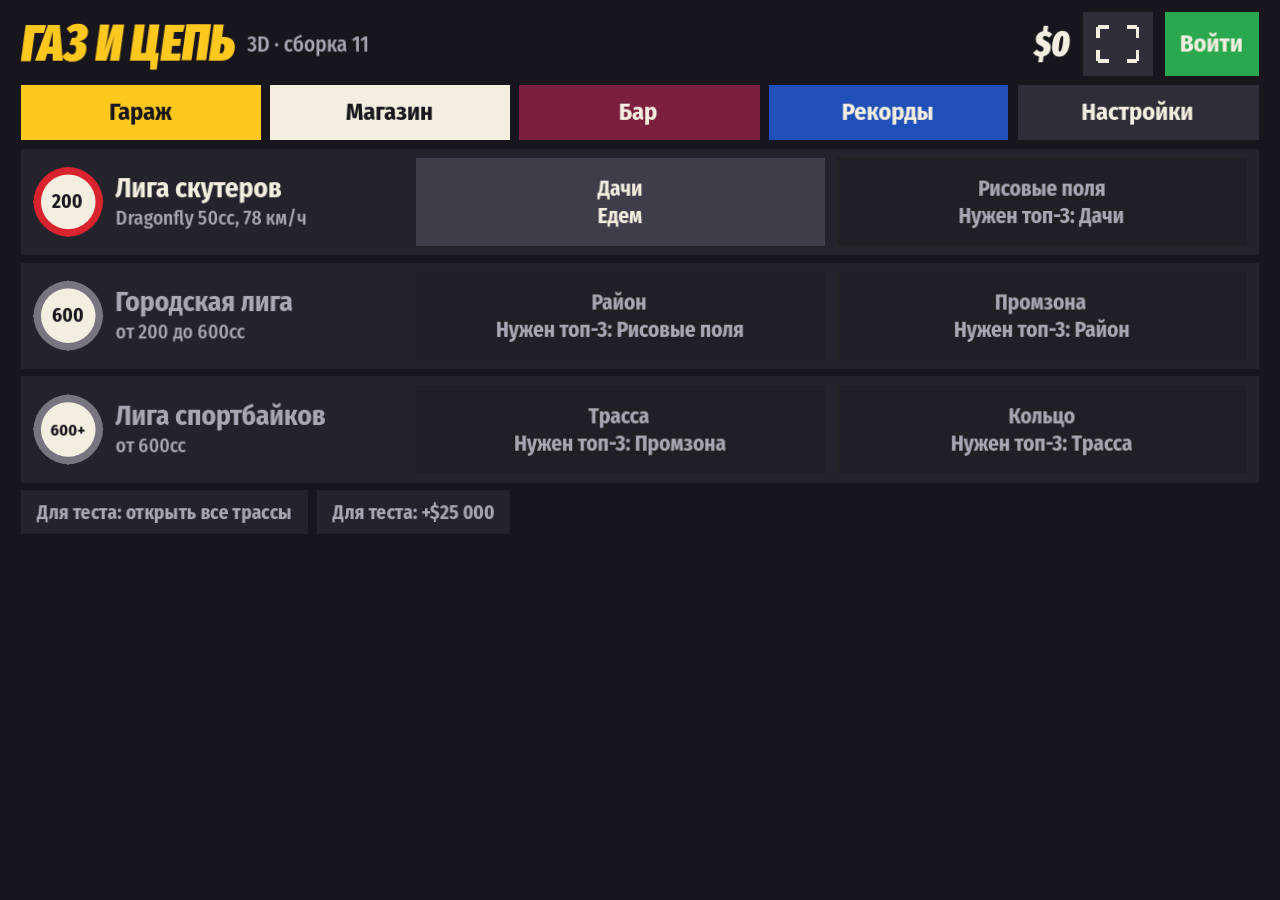
==== commit c2487a5b: "Газ и цепь 3D: сборка 1e9e282f Co-Authored-By: Claude Opus 5.5 <noreply@anthropic.com> Claude-Sessio" ====
--- a/index.html
+++ b/index.html
@@ -2,1950 +2,179 @@
 <html lang="ru">
 <head>
 <meta charset="utf-8">
-<meta name="viewport" content="width=device-width,initial-scale=1,viewport-fit=cover">
+<meta name="viewport" content="width=device-width,initial-scale=1,viewport-fit=cover,user-scalable=no">
+<meta name="apple-mobile-web-app-capable" content="yes">
+<meta name="mobile-web-app-capable" content="yes">
 <meta name="theme-color" content="#17161c">
-<meta name="mobile-web-app-capable" content="yes">
-<meta name="apple-mobile-web-app-capable" content="yes">
-<meta name="apple-mobile-web-app-status-bar-style" content="black-translucent">
+<meta name="apple-mobile-web-app-status-bar-style" content="black">
 <meta name="apple-mobile-web-app-title" content="Газ и цепь">
+<link rel="apple-touch-icon" href="icon-180.png">
+<link rel="manifest" href="app.webmanifest">
+<title>Газ и цепь 3D</title>
 <style>
-:root{color-scheme:dark;padding-top:env(safe-area-inset-top,0);padding-bottom:env(safe-area-inset-bottom,0)}
-body{margin:0}img{max-width:100%}[hidden]{display:none!important}
-@font-face{font-family:"Fira Sans Condensed";font-style:normal;font-weight:500;font-display:swap;src:url([data-uri]) format("woff2");unicode-range:U+0000-00FF,U+0131,U+0152-0153,U+02BB-02BC,U+02C6,U+02DA,U+02DC,U+2000-206F,U+20AC,U+2122,U+2190-2193,U+2212,U+2215,U+FEFF,U+FFFD}
-@font-face{font-family:"Fira Sans Condensed";font-style:normal;font-weight:500;font-display:swap;src:url([data-uri]) format("woff2");unicode-range:U+0301,U+0400-045F,U+0490-0491,U+04B0-04B1,U+2116}
-@font-face{font-family:"Fira Sans Condensed";font-style:normal;font-weight:700;font-display:swap;src:url([data-uri]) format("woff2");unicode-range:U+0000-00FF,U+0131,U+0152-0153,U+02BB-02BC,U+02C6,U+02DA,U+02DC,U+2000-206F,U+20AC,U+2122,U+2190-2193,U+2212,U+2215,U+FEFF,U+FFFD}
-@font-face{font-family:"Fira Sans Condensed";font-style:normal;font-weight:700;font-display:swap;src:url([data-uri]) format("woff2");unicode-range:U+0301,U+0400-045F,U+0490-0491,U+04B0-04B1,U+2116}
-@font-face{font-family:"Fira Sans Extra Condensed";font-style:normal;font-weight:800;font-display:swap;src:url([data-uri]) format("woff2");unicode-range:U+0000-00FF,U+0131,U+0152-0153,U+02BB-02BC,U+02C6,U+02DA,U+02DC,U+2000-206F,U+20AC,U+2122,U+2190-2193,U+2212,U+2215,U+FEFF,U+FFFD}
-@font-face{font-family:"Fira Sans Extra Condensed";font-style:normal;font-weight:800;font-display:swap;src:url([data-uri]) format("woff2");unicode-range:U+0301,U+0400-045F,U+0490-0491,U+04B0-04B1,U+2116}
-@font-face{font-family:"Fira Sans Extra Condensed";font-style:italic;font-weight:900;font-display:swap;src:url([data-uri]) format("woff2");unicode-range:U+0000-00FF,U+0131,U+0152-0153,U+02BB-02BC,U+02C6,U+02DA,U+02DC,U+2000-206F,U+20AC,U+2122,U+2190-2193,U+2212,U+2215,U+FEFF,U+FFFD}
-@font-face{font-family:"Fira Sans Extra Condensed";font-style:italic;font-weight:900;font-display:swap;src:url([data-uri]) format("woff2");unicode-range:U+0301,U+0400-045F,U+0490-0491,U+04B0-04B1,U+2116}
+html,body{margin:0;height:100%;background:#17161c;overflow:hidden;overscroll-behavior:none;-webkit-user-select:none;user-select:none;-webkit-touch-callout:none}
+#canvas{position:fixed;inset:0;width:100%;height:100%;display:block;touch-action:none;outline:none}
+#load{position:fixed;inset:0;display:flex;flex-direction:column;align-items:center;justify-content:center;gap:14px;color:#f3eedf;font:600 16px/1.3 system-ui,-apple-system,sans-serif;background:#17161c;text-align:center;padding:0 24px}
+#load b{font:italic 900 44px/1 system-ui,-apple-system,sans-serif;color:#ffc81f;letter-spacing:-.01em}
+#bar{width:min(320px,70vw);height:10px;background:#2c2b33}
+#bar i{display:block;height:100%;width:0;background:#ffc81f}
+#turn{position:fixed;inset:0;display:none;align-items:center;justify-content:center;background:#17161c;color:#ffc81f;font:italic 900 32px/1.1 system-ui,-apple-system,sans-serif;text-align:center;padding:24px;z-index:9}
+@media (orientation:portrait) and (max-width:900px){#turn{display:flex}}
+#acct{position:fixed;inset:0;display:none;align-items:flex-start;justify-content:center;background:rgba(10,10,14,.82);z-index:8;padding:max(12px,env(safe-area-inset-top)) 16px 12px;overflow:auto;font:500 16px/1.3 system-ui,-apple-system,sans-serif;color:#f3eedf}
+#acct form{width:min(420px,100%);background:#24232b;padding:14px 16px 16px;display:flex;flex-direction:column;gap:9px;box-shadow:0 10px 40px rgba(0,0,0,.5)}
+#acct .tabs{display:flex;gap:6px}
+#acct .tabs button{flex:1;background:#2f2e38;color:#f3eedf;border:0;padding:9px 6px;font:700 15px system-ui,-apple-system,sans-serif}
+#acct .tabs button.on{background:#ffc81f;color:#16151b}
+#acct input{font:500 17px system-ui,-apple-system,sans-serif;padding:10px 11px;border:2px solid #3f3d4a;background:#17161c;color:#f3eedf;border-radius:0;outline:none;-webkit-user-select:text;user-select:text}
+#acct input:focus{border-color:#ffc81f}
+#acct .row{display:flex;gap:8px}
+#acct .go{flex:1;background:#ffc81f;color:#16151b;border:0;padding:11px;font:italic 900 19px system-ui,-apple-system,sans-serif}
+#acct .go:disabled{opacity:.6}
+#acct .back{background:#2f2e38;color:#f3eedf;border:0;padding:11px 14px;font:700 15px system-ui,-apple-system,sans-serif}
+#acct .err{color:#ff6a5e;min-height:1.2em;font-size:14px}
+#acct .note{color:#a9a7b4;font-size:13px}
 </style>
-<title>Газ и цепь</title>
-<style>
-:root{
-  /* Layout: road on top, thumb deck of road-sign buttons below; in landscape the deck floats over the road. */
-  --asphalt:#17161c; --asphalt-2:#26242d; --asphalt-3:#3a3744;
-  --paint:#f3eedf; --dim:#a9a5b6; --ink:#101014; --white:#ffffff; --minus:#ff7a70; --go:#2fb457; --go-dk:#1f8a40;
-  --sign-yellow:#ffc81f; --sign-red:#d9232e; --sign-blue:#1f5fd6; --own:#2fb457;
-  --display:"Fira Sans Extra Condensed","Arial Narrow",Impact,sans-serif;
-  --body:"Fira Sans Condensed","Arial Narrow",Arial,sans-serif;
-  --gutter-l:max(16px,env(safe-area-inset-left,0px));
-  --gutter-r:max(16px,env(safe-area-inset-right,0px));
-  --octagon:polygon(29% 0,71% 0,100% 29%,100% 71%,71% 100%,29% 100%,0 71%,0 29%);
-  --diamond:polygon(50% 0,100% 50%,50% 100%,0 50%);
-  color-scheme:dark;
-}
-*,*::before,*::after{box-sizing:border-box}
-html,body{height:100%;overflow:hidden;overscroll-behavior:none}
-body{background:var(--asphalt);color:var(--paint);font:500 16px/1.35 var(--body);-webkit-user-select:none;user-select:none;-webkit-touch-callout:none;-webkit-tap-highlight-color:transparent}
-button{font:inherit;color:inherit;cursor:pointer}
-button:focus-visible{outline:3px solid var(--sign-yellow);outline-offset:2px}
-#app{position:relative;height:100%;display:flex;flex-direction:column;overflow:hidden}
-#stage{position:relative;flex:1 1 auto;min-height:0;touch-action:none;background:var(--ink)}
-#game{position:absolute;inset:0;width:100%;height:100%;display:block;image-rendering:crisp-edges;image-rendering:pixelated}
 
-/* HUD */
-#hud{position:absolute;left:0;right:0;top:8px;display:flex;align-items:stretch;gap:6px;padding-left:var(--gutter-l);padding-right:var(--gutter-r);pointer-events:none;z-index:5}
-.plate{background:rgba(16,16,20,.82);padding:3px 8px;display:flex;align-items:baseline;gap:3px;font-variant-numeric:tabular-nums}
-.plate b{font:800 31px/1 var(--display)}
-.plate small{font:500 14px/1 var(--body);color:var(--dim)}
-#spdPlate{position:relative;padding-bottom:7px}
-#gearNo{color:var(--sign-yellow);margin-right:6px}
-#rev{position:absolute;left:0;right:0;bottom:0;height:4px;background:var(--asphalt-3);text-decoration:none}
-#revB{display:block;height:100%;background:var(--paint);transform-origin:left;transform:scaleX(.1)}
-#revB.hot{background:var(--sign-red)}
-#bars{flex:1 1 auto;min-width:0;display:flex;flex-direction:column;justify-content:center;gap:4px;background:rgba(16,16,20,.82);padding:5px 8px}
-.bar{display:grid;grid-template-columns:30px minmax(0,1fr);align-items:center;gap:6px;font:500 13px/1 var(--body);color:var(--dim)}
-.bar u{display:block;height:7px;background:var(--asphalt-3);text-decoration:none}
-.bar i{display:block;height:100%;transform-origin:left;background:var(--sign-yellow)}
-#bkb{background:var(--paint)}
-#pauseBtn{pointer-events:auto;flex:0 0 40px;border:0;background:rgba(16,16,20,.82);font:700 17px/1 var(--body);min-height:40px}
-#foe{position:absolute;left:var(--gutter-l);top:58px;display:flex;align-items:center;gap:6px;background:rgba(16,16,20,.82);padding:3px 8px;font:500 15px/1.1 var(--body);z-index:5;pointer-events:none;max-width:60%}
-#foe u{display:block;width:62px;height:6px;background:var(--asphalt-3);flex:0 0 auto}
-#foeHp{display:block;height:100%;background:var(--sign-red);transform-origin:left}
-#foeName{min-width:0}
-#foeName b,#foeName small{display:block;white-space:nowrap;overflow:hidden;text-overflow:ellipsis}
-#foeName b{font:700 15px/1.1 var(--body)}
-#foeName small{font:500 13px/1.1 var(--body);color:var(--dim)}
-#foeSay{position:absolute;left:var(--gutter-l);top:98px;max-width:72%;background:var(--paint);color:var(--ink);padding:3px 8px;font:700 15px/1.15 var(--body);z-index:5;pointer-events:none}
-#foeW{color:var(--sign-yellow);white-space:nowrap}
-#copAlert{position:absolute;right:var(--gutter-r);top:58px;padding:3px 8px;font:700 15px/1.2 var(--body);z-index:5;pointer-events:none;background:var(--sign-blue);color:var(--white);animation:copflash .5s steps(1) infinite}
-@keyframes copflash{50%{background:var(--sign-red)}}
-#banner{position:absolute;left:0;right:0;top:27%;text-align:center;font:italic 900 clamp(40px,12vw,76px)/.9 var(--display);color:var(--sign-yellow);text-shadow:3px 3px 0 var(--ink);opacity:0;pointer-events:none;z-index:6;text-transform:uppercase;padding-inline:16px}
-#banner.pop{animation:pop 1.1s steps(10) both}
-#banner.bad{color:var(--sign-red);text-shadow:3px 3px 0 var(--ink)}
-@keyframes pop{0%{opacity:0;transform:scale(1.5)}15%{opacity:1;transform:scale(1)}75%{opacity:1}100%{opacity:0}}
-#count{position:absolute;inset:0;display:grid;place-items:center;font:italic 900 clamp(110px,38vw,200px)/1 var(--display);color:var(--paint);text-shadow:5px 5px 0 var(--ink);pointer-events:none;z-index:6}
-
-/* Thumb deck */
-#app.in-menu #controls{visibility:hidden}
-#controls{flex:0 0 auto;height:clamp(182px,24%,194px);display:flex;align-items:center;justify-content:space-between;gap:12px;padding-block:8px;padding-left:var(--gutter-l);padding-right:var(--gutter-r);background:var(--asphalt);border-top:4px solid var(--ink);touch-action:none}
-#leftPad{flex:1 1 auto;min-width:0;max-width:290px;display:flex;flex-direction:column;gap:4px}
-#hits{display:flex;justify-content:space-around;align-items:center}
-#rightPad{flex:0 0 auto;display:flex;flex-direction:column;align-items:center;gap:4px}
-#steer{position:relative;width:100%;height:78px;background:var(--asphalt-2);touch-action:none;overflow:hidden;border-block:3px solid var(--asphalt-3)}
-#steer::before{content:"";position:absolute;left:50%;top:12px;bottom:12px;width:4px;margin-left:-2px;background:repeating-linear-gradient(var(--paint) 0 10px,transparent 10px 20px);opacity:.55}
-.chev{position:absolute;top:50%;width:26px;height:44px;margin-top:-22px;background:var(--sign-yellow)}
-.chev.l{left:8px;clip-path:polygon(100% 0,60% 50%,100% 100%,60% 100%,0 50%,60% 0)}
-.chev.r{right:8px;clip-path:polygon(0 0,40% 0,100% 50%,40% 100%,0 100%,40% 50%)}
-#knob{position:absolute;left:50%;top:50%;width:46px;height:56px;margin:-28px 0 0 -23px;background:var(--paint);border:3px solid var(--ink);box-shadow:inset 0 0 0 3px var(--asphalt-3);pointer-events:none}
-.pad{position:relative;border:0;background:none;padding:0;touch-action:none;display:block}
-.pad .shape{position:absolute;inset:0;transition:transform .05s linear}
-.pad.on .shape{transform:scale(.88)}
-.pad.off .shape{filter:grayscale(1) brightness(.6)}
-.pad .face{position:absolute;display:flex;flex-direction:column;align-items:center;justify-content:center;gap:1px;inset:0}
-.lbl{font:700 13px/1 var(--body);letter-spacing:.04em}
-.ico{image-rendering:crisp-edges;image-rendering:pixelated;display:block}
-#bBrake{width:62px;height:62px}
-#bBrake .shape{clip-path:var(--octagon);background:var(--white)}
-#bBrake .shape::before{content:"";position:absolute;inset:4px;clip-path:var(--octagon);background:var(--sign-red)}
-#bBrake .lbl{color:var(--white)}
-#bKick{width:70px;height:70px}
-#bKick .shape{border-radius:50%;background:var(--white)}
-#bKick .shape::before{content:"";position:absolute;inset:4px;border-radius:50%;background:var(--sign-blue)}
-#bKick .lbl{color:var(--white)}
-#bHand{width:86px;height:86px}
-#bGas{width:100px;height:102px}
-#bGas .shape{background:var(--white);border-radius:6px}
-#bGas .shape::before{content:"";position:absolute;inset:4px;border-radius:3px;background:repeating-linear-gradient(var(--go) 0 9px,var(--go-dk) 9px 12px)}
-#bGas .lbl{font:900 22px/1 var(--display);color:var(--white);text-shadow:1px 1px 0 var(--ink)}
-#bHand .shape{clip-path:var(--diamond);background:var(--white)}
-#bHand .shape::before{content:"";position:absolute;inset:6px;clip-path:var(--diamond);background:var(--sign-yellow)}
-#bHand .lbl{color:var(--ink);font-size:12px}
-
-/* Menu */
-.screen{position:absolute;inset:0;z-index:20}
-#menu{display:flex;flex-direction:column;overflow-y:auto;touch-action:pan-y}
-#menuTop{flex:1 0 auto;min-height:170px;padding-block:14px 10px;padding-left:var(--gutter-l);padding-right:var(--gutter-r);pointer-events:none}
-#title{margin:0;font:italic 900 clamp(72px,25vw,150px)/.82 var(--display);color:var(--sign-yellow);text-transform:uppercase;text-shadow:3px 3px 0 var(--ink),6px 6px 0 var(--sign-red);white-space:nowrap}
-#chain{height:10px;margin-top:14px;max-width:320px;background:url("data:image/svg+xml,%3Csvg xmlns='http://www.w3.org/2000/svg' width='24' height='10' shape-rendering='crispEdges'%3E%3Crect x='1' y='1' width='13' height='8' fill='none' stroke='%23d5d5de' stroke-width='2'/%3E%3Crect x='14' y='4' width='10' height='2' fill='%23d5d5de'/%3E%3C/svg%3E") repeat-x;filter:drop-shadow(1px 1px 0 var(--ink))}
-#tag{margin:8px 0 0;font:700 17px/1.2 var(--body);max-width:34ch;text-shadow:1px 1px 0 var(--ink),-1px -1px 0 var(--ink),1px -1px 0 var(--ink),-1px 1px 0 var(--ink);color:var(--paint)}
-#menuList{flex:0 0 auto;background:var(--asphalt);border-top:4px solid var(--ink);padding-block:8px 10px;padding-left:var(--gutter-l);padding-right:var(--gutter-r);display:flex;flex-direction:column;gap:4px}
-.limit{width:48px;height:48px;border-radius:50%;background:var(--white);border:5px solid var(--sign-red);display:grid;place-items:center;color:var(--ink);font:800 20px/1 var(--display);font-variant-numeric:tabular-nums}
-#menuFoot{display:flex;flex-wrap:wrap;gap:6px 14px;justify-content:space-between;padding-top:4px}
-.link{background:none;border:0;padding:6px 0;color:var(--dim);font:500 15px/1.2 var(--body);text-decoration:underline;text-underline-offset:3px}
-
-/* Panels */
-.veil{display:grid;background:rgba(10,10,14,.62);overflow-y:auto;touch-action:pan-y;padding-block:16px;padding-left:var(--gutter-l);padding-right:var(--gutter-r)}
-.panel{margin:auto;width:100%;max-width:440px;background:var(--asphalt);border:4px solid var(--ink);box-shadow:6px 6px 0 var(--ink);padding:16px;display:flex;flex-direction:column;gap:10px}
-.panel h2{margin:0;font:italic 900 52px/.9 var(--display);color:var(--sign-yellow);text-transform:uppercase;text-wrap:balance}
-.panel h2.bad{color:var(--sign-red)}
-.panel p{margin:0}
-.tips{margin:0;padding:0;list-style:none;display:flex;flex-direction:column;gap:8px}
-.tips li{display:grid;grid-template-columns:74px minmax(0,1fr);gap:8px;align-items:baseline}
-.tips b{color:var(--sign-yellow);font:700 16px/1.25 var(--body)}
-.tips span{min-width:0}
-.keys{color:var(--dim);font-size:14px;display:none}
-@media (hover:hover) and (pointer:fine){.keys{display:block}}
-.acts{display:flex;flex-wrap:wrap;gap:8px}
-.act{flex:1 1 130px;min-height:48px;border:0;background:var(--sign-yellow);color:var(--ink);font:800 24px/1 var(--display);text-transform:uppercase;padding:8px 12px}
-.act.alt{background:var(--asphalt-3);color:var(--paint)}
-#resTable{margin:0;padding:0;list-style:none;display:grid;grid-template-columns:1fr 1fr;grid-auto-flow:column;grid-template-rows:repeat(4,auto);gap:2px 12px;font:500 16px/1.3 var(--body);font-variant-numeric:tabular-nums}
-#resTable li{display:flex;gap:6px;min-width:0;color:var(--dim)}
-#resTable li span:last-child{white-space:nowrap;overflow:hidden;text-overflow:ellipsis;min-width:0}
-#resTable li.me{color:var(--sign-yellow);font-weight:700}
-#resNote{color:var(--sign-yellow);font-size:16px}
-
-/* Key settings */
-.k-note{color:var(--dim);font-size:15px;line-height:1.25}
-.kgrid{display:grid;grid-template-columns:minmax(0,1fr) minmax(0,1.15fr) minmax(0,1.15fr);gap:5px 6px;align-items:center}
-.kgrid span{font:500 16px/1.15 var(--body)}
-.kgrid .kh{color:var(--dim);font-size:14px;text-align:center}
-.kcap{min-height:42px;min-width:0;padding:4px;border:0;border-bottom:4px solid var(--ink);background:var(--paint);color:var(--ink);font:800 19px/1 var(--display)}
-.kcap.empty{background:var(--asphalt-3);color:var(--dim)}
-.kcap.wait{background:var(--sign-yellow);color:var(--ink)}
-.k-msg{min-height:1.3em;color:var(--sign-yellow);font-size:15px;line-height:1.25}
-
-/* Menu blocks */
-.m-btns{display:grid;grid-template-columns:1fr 1fr auto;gap:4px;align-items:stretch}
-.m-btn{min-height:50px;border:0;background:var(--sign-yellow);color:var(--ink);font:italic 900 27px/1 var(--display);text-transform:uppercase;padding:4px 10px}
-.m-btn.alt{background:var(--paint)}
-#menuMoney{align-self:center;padding:0 4px 0 8px;font:800 24px/1 var(--display);white-space:nowrap;font-variant-numeric:tabular-nums}
-.lgb{display:flex;flex-direction:column;gap:4px;padding:6px 8px;background:var(--asphalt-2)}
-.lgb-h{display:grid;grid-template-columns:40px minmax(0,1fr);gap:8px;align-items:center}
-.lgb-h .limit{width:40px;height:40px;border-width:4px;font-size:15px}
-.lgb-h div{min-width:0}
-.lgb strong{display:block;font:800 23px/1.05 var(--display)}
-.lgb small{display:block;color:var(--dim);font:500 15px/1.15 var(--body)}
-.lgb.locked .limit{background:var(--asphalt-3);border-color:var(--dim);color:var(--dim)}
-.lgb.locked strong{color:var(--dim)}
-.lgb-t{display:grid;grid-template-columns:1fr 1fr;gap:4px}
-.trk{min-height:46px;min-width:0;border:0;background:var(--asphalt-3);padding:4px 8px;text-align:left}
-.trk b{display:block;font:800 20px/1.05 var(--display)}
-.trk span{display:block;font:500 14px/1.1 var(--body);color:var(--sign-yellow)}
-.trk.locked{background:transparent;box-shadow:inset 0 0 0 1px var(--asphalt-3)}
-.trk.locked b,.trk.locked span{color:var(--dim)}
-
-/* Money */
-#resLedger{margin:0;padding:8px 0 0;list-style:none;border-top:2px dashed var(--asphalt-3);display:flex;flex-direction:column;gap:2px;font:500 16px/1.3 var(--body)}
-#resLedger li{display:flex;justify-content:space-between;align-items:baseline;gap:12px}
-#resLedger span{min-width:0}
-#resLedger b{font:800 19px/1.1 var(--display);white-space:nowrap;font-variant-numeric:tabular-nums}
-#resLedger .plus{color:var(--sign-yellow)}
-#resLedger .minus{color:var(--minus)}
-#resLedger .sum{border-top:2px dashed var(--asphalt-3);padding-top:5px;margin-top:3px;color:var(--paint)}
-#resLedger .sum b{font-size:23px}
-
-/* Garage */
-#garage{display:grid;grid-template-columns:minmax(0,1fr);grid-template-rows:auto auto clamp(150px,27%,250px) auto auto minmax(0,1fr) auto;grid-template-areas:"top" "signs" "scene" "name" "tabs" "list" "cta";background:var(--asphalt)}
-.g-top{grid-area:top;display:flex;align-items:center;gap:10px;padding-block:6px;padding-left:var(--gutter-l);padding-right:var(--gutter-r);background:var(--asphalt)}
-.g-top h2{margin:0;flex:1 1 auto;min-width:0;font:italic 900 34px/1 var(--display);color:var(--sign-yellow);text-transform:uppercase}
-#gBack{flex:0 0 auto;min-height:40px;min-width:44px;border:0;background:var(--asphalt-2);padding:4px 10px;font:800 21px/1 var(--display)}
-#gMoney{font:800 28px/1 var(--display);font-variant-numeric:tabular-nums;white-space:nowrap;color:var(--paint)}
-.g-signs{grid-area:signs;display:flex;gap:2px;overflow-x:auto;touch-action:pan-x;padding-block:0;padding-left:var(--gutter-l);padding-right:var(--gutter-r);background:var(--asphalt)}
-.g-sign{flex:1 0 54px;display:grid;place-items:center;border:0;background:none;padding:3px 0 7px;box-shadow:inset 0 -3px 0 transparent}
-.g-sign .limit{width:42px;height:42px;border-width:4px;font-size:17px}
-.g-sign.on{box-shadow:inset 0 -3px 0 var(--sign-yellow)}
-.g-sign.forsale .limit{border-color:var(--sign-yellow)}
-.g-sign.owned .limit{border-color:var(--own)}
-.g-sign.locked .limit{background:var(--asphalt-3);border-color:var(--dim);color:var(--dim)}
-.g-scene{grid-area:scene;min-height:0;background:var(--asphalt-2);position:relative;overflow:hidden}
-#gScene{display:block;width:100%;height:100%;image-rendering:crisp-edges;image-rendering:pixelated}
-.g-name{grid-area:name;display:flex;flex-wrap:wrap;align-items:baseline;gap:0 10px;padding-block:6px 4px;padding-left:var(--gutter-l);padding-right:var(--gutter-r)}
-.g-name strong{font:800 25px/1.05 var(--display)}
-.g-name span{color:var(--dim);font:500 15px/1.2 var(--body)}
-.g-tabs{grid-area:tabs;display:grid;grid-auto-flow:column;grid-auto-columns:minmax(0,1fr);gap:4px;padding-block:2px 6px;padding-left:var(--gutter-l);padding-right:var(--gutter-r)}
-.g-tabs button{min-height:40px;border:0;background:var(--asphalt-2);color:var(--dim);font:800 clamp(17px,5.2vw,21px)/1 var(--display)}
-.g-tabs button.on{background:var(--paint);color:var(--ink)}
-.g-tabs button{padding:2px}
-.g-list{grid-area:list;min-height:0;overflow-y:auto;touch-action:pan-y;display:flex;flex-direction:column;gap:4px;padding-block:0 8px;padding-left:var(--gutter-l);padding-right:var(--gutter-r)}
-.g-cta{grid-area:cta;display:flex;padding-block:8px;padding-left:var(--gutter-l);padding-right:var(--gutter-r);border-top:4px solid var(--ink)}
-.up{display:grid;grid-template-columns:33px minmax(0,1fr) auto;gap:10px;align-items:center;padding:7px 8px;background:var(--asphalt-2);flex:0 0 auto}
-.up-main{min-width:0}
-.up strong{display:block;font:800 21px/1.05 var(--display)}
-.up small{display:block;color:var(--dim);font:500 15px/1.2 var(--body)}
-.pips{display:flex;gap:3px;margin-top:4px}
-.pips i{display:block;width:20px;height:5px;background:var(--asphalt-3)}
-.pips i.on{background:var(--sign-yellow)}
-.buy{min-width:82px;min-height:44px;border:0;padding:4px 8px;background:var(--sign-yellow);color:var(--ink);font:800 21px/1 var(--display);font-variant-numeric:tabular-nums;white-space:nowrap}
-.buy.poor{background:var(--asphalt-3);color:var(--dim)}
-.tagdone{min-width:82px;text-align:center;color:var(--dim);font:700 15px/1.1 var(--body)}
-.up.paint{grid-template-columns:33px minmax(0,1fr) auto}
-.swatches{grid-column:1/-1;display:flex;flex-wrap:wrap;gap:6px}
-.sw{position:relative;flex:1 1 34px;max-width:52px;height:36px;border:3px solid var(--asphalt-3);padding:0}
-.sw.on{border-color:var(--paint)}
-.sw.locked::after{content:"";position:absolute;right:2px;bottom:2px;width:7px;height:7px;background:var(--sign-yellow);border:1px solid var(--ink)}
-.g-note{margin:0;padding:10px 8px;background:var(--asphalt-2)}
-.g-note strong{display:block;font:800 21px/1.1 var(--display);margin-bottom:4px}
-.stats{display:grid;grid-template-columns:repeat(2,minmax(0,1fr));gap:7px 14px;padding:8px;background:var(--asphalt-2);flex:0 0 auto}
-.st{min-width:0}
-.st div{display:flex;justify-content:space-between;gap:6px;font:500 15px/1.15 var(--body)}
-.st div span{color:var(--dim);white-space:nowrap;overflow:hidden;text-overflow:ellipsis;min-width:0}
-.st div b{font:700 15px/1.15 var(--body);white-space:nowrap;font-variant-numeric:tabular-nums}
-.st u{position:relative;display:block;height:5px;margin-top:3px;background:var(--asphalt-3);text-decoration:none}
-.st u i{display:block;height:100%;background:var(--sign-yellow)}
-.st u em{position:absolute;top:-2px;width:2px;height:9px;background:var(--paint)}
-.g-blurb{margin:0;padding:8px;background:var(--asphalt-2);font:500 16px/1.25 var(--body);flex:0 0 auto}
-.g-blurb b{display:block;font:800 21px/1.1 var(--display);margin-bottom:2px}
-.g-h{margin:6px 0 0;font:800 19px/1.1 var(--display);color:var(--dim);flex:0 0 auto;text-transform:uppercase}
-.up.tried{box-shadow:inset 0 0 0 2px var(--paint)}
-.up.pick{cursor:pointer}
-.wear{min-width:82px;min-height:44px;border:0;padding:4px 8px;background:var(--paint);color:var(--ink);font:800 21px/1 var(--display)}
-.colors{display:grid;gap:8px;padding:8px;background:var(--asphalt-2);flex:0 0 auto}
-.colors p{margin:0 0 4px;color:var(--dim);font:500 15px/1.15 var(--body)}
-.colors .swatches{display:flex;gap:5px}
-.colors .sw{flex:1 1 0;min-width:0;max-width:none;height:34px}
-.g-note .buy{width:100%;margin-top:10px;min-height:48px;font-size:24px}
-#toast{position:absolute;left:50%;bottom:78px;transform:translateX(-50%);background:var(--sign-red);color:var(--white);padding:7px 14px;font:800 20px/1 var(--display);z-index:5;white-space:nowrap;pointer-events:none}
-
-@media (orientation:landscape){
-  #garage{grid-template-columns:minmax(0,46%) minmax(0,1fr);grid-template-rows:auto auto minmax(0,1fr) auto;grid-template-areas:"top signs" "scene tabs" "scene list" "name cta"}
-  .g-signs{padding-left:12px}.g-tabs{padding-left:12px;padding-top:4px}.g-list{padding-left:12px}.g-cta{padding-left:12px;border-top:0}
-  .g-name{padding-right:12px}
-  #toast{left:73%}
-  #controls{position:absolute;left:0;right:0;bottom:0;height:auto;background:none;border:0;pointer-events:none;align-items:flex-end;padding-block:0 8px;z-index:4}
-  #steer,#hits>*,#rightPad>*{pointer-events:auto}
-  #leftPad{flex:0 0 min(32vw,250px);max-width:none}
-  #hits{opacity:.9}
-  #rightPad{flex-direction:row;align-items:flex-end;gap:8px;opacity:.9}
-  #steer{opacity:.86}
-  #menu{flex-direction:row;overflow:hidden}
-  #menuTop{flex:1 1 44%;min-width:0}
-  #title{font-size:clamp(64px,14vw,132px)}
-  #menuList{flex:0 0 min(54%,500px);overflow-y:auto;border-top:0;border-left:4px solid var(--ink);padding-left:12px}
-  #hud{right:0}
-  #bars{flex:0 1 240px}
-  #hudGap{flex:1 1 auto}
-}
-@media (prefers-reduced-motion:reduce){
-  #banner.pop{animation:popsoft 1.1s steps(1) both}
-  #copAlert{animation:none}
-  @keyframes popsoft{0%{opacity:1}100%{opacity:0}}
-}
-</style>
 </head>
 <body>
-
-
-<div id="app" lang="ru">
-  <div id="stage">
-    <canvas id="game" aria-label="Гонка"></canvas>
-    <div id="hud" hidden>
-      <div class="plate"><b id="place">8</b><small>/8</small></div>
-      <div id="bars">
-        <div class="bar"><span>ТЫ</span><u><i id="hpb"></i></u></div>
-        <div class="bar"><span>БАЙК</span><u><i id="bkb"></i></u></div>
-      </div>
-      <div id="hudGap"></div>
-      <div class="plate" id="spdPlate"><b id="gearNo">1</b><b id="spd">0</b><small>км/ч</small><u id="rev"><i id="revB"></i></u></div>
-      <button id="pauseBtn" aria-label="Пауза">II</button>
-    </div>
-    <div id="foe" hidden><span id="foeName"><b id="foeN"></b><small id="foeB"></small></span><u><i id="foeHp"></i></u><span id="foeW"></span></div>
-    <div id="foeSay" hidden></div>
-    <div id="copAlert" hidden></div>
-    <div id="banner"></div>
-    <div id="count" hidden></div>
-  </div>
-  <div id="controls">
-    <div id="leftPad">
-      <div id="hits">
-      <button class="pad" id="bHand" aria-label="Удар рукой"><span class="shape"><span class="face"><canvas class="ico" id="icoHand" width="11" height="10" style="width:30px;height:27px"></canvas><span class="lbl" id="lblHand">РУКА</span></span></span></button>
-      <button class="pad" id="bKick" aria-label="Удар ногой"><span class="shape"><span class="face"><canvas class="ico" id="icoKick" width="11" height="10" style="width:33px;height:30px"></canvas><span class="lbl">НОГА</span></span></span></button>
-      </div>
-    <div id="steer" role="slider" aria-label="Руль: веди пальцем влево и вправо" aria-valuemin="-1" aria-valuemax="1" aria-valuenow="0"><i class="chev l"></i><i class="chev r"></i><i id="knob"></i></div>
-    </div>
-    <div id="rightPad">
-      <button class="pad" id="bBrake" aria-label="Тормоз"><span class="shape"><span class="face"><span class="lbl">СТОП</span></span></span></button>
-      <button class="pad" id="bGas" aria-label="Газ, держи кнопку"><span class="shape"><span class="face"><span class="lbl">ГАЗ</span></span></span></button>
-    </div>
-  </div>
-
-  <div id="menu" class="screen">
-    <div id="menuTop">
-      <h1 id="title">Газ<br>и цепь</h1>
-      <div id="chain"></div>
-      <p id="tag">От скутера до спортбайка. Обгоняй, бей, уходи от полиции.</p>
-    </div>
-    <div id="menuList">
-      <div class="m-btns"><button class="m-btn" id="menuGarage">Гараж</button><button class="m-btn alt" id="menuShop">Магазин</button><span id="menuMoney"></span></div>
-      <div id="leagues" style="display:flex;flex-direction:column;gap:4px"></div>
-      <div id="menuFoot">
-        <button class="link" id="openKeys">Управление</button>
-        <button class="link" id="openAll">Открыть все трассы</button>
-        <button class="link" id="soundBtn">Звук: вкл</button>
-      </div>
-    </div>
-  </div>
-
-  <div id="hint" class="screen veil" hidden>
-    <div class="panel">
-      <h2>Как ехать</h2>
-      <ul class="tips">
-        <li><b>Газ</b><span>Держи зелёную кнопку. Отпустил, и байк катится и теряет скорость. Полоса слева это руль: жми и веди пальцем.</span></li>
-        <li><b>Повороты</b><span>На большой скорости сносит. Заранее отпускай газ и тормози, вылет с дороги на скорости кончается падением.</span></li>
-        <li><b>Встречка</b><span>Две левые полосы едут на тебя. Обгонять по ним можно, но лоб в лоб больно.</span></li>
-        <li><b>Рука</b><span>Бьёт того, кто рядом. Держи кнопку, и удары пойдут подряд.</span></li>
-        <li><b>Нога</b><span>Толкает вбок. Можно скинуть соперника с дороги в столб.</span></li>
-        <li><b>Оружие</b><span>Вырубишь гонщика с дубинкой или цепью, и оружие твоё. Упадёшь или отберут, и его нет, покупай заново.</span></li>
-        <li><b>Коп</b><span>Упадёшь ближе 50 м от него, и гонка окончена. Его можно вырубить, но он крепкий.</span></li>
-        <li><b>Падение</b><span>Чем быстрее едешь и легче одет, тем опаснее. В футболке без шлема можно разбиться насмерть с одного раза.</span></li>
-        <li><b>Деньги</b><span>Призы и нокауты идут на байки, прокачку и защиту.</span></li>
-      </ul>
-      <p class="keys">С клавиатуры: стрелки или WASD, вверх это газ, Z рука, X нога. Клавиши меняются в меню, раздел «Управление».</p>
-      <div class="acts"><button class="act" id="hintGo">Поехали</button></div>
-    </div>
-  </div>
-
-  <div id="pause" class="screen veil" hidden>
-    <div class="panel">
-      <h2>Пауза</h2>
-      <div class="acts">
-        <button class="act" id="pResume">Дальше</button>
-        <button class="act alt" id="pRestart">Заново</button>
-        <button class="act alt" id="pMenu">Все лиги</button>
-        <button class="act alt" id="pSound">Звук: вкл</button>
-        <button class="act alt" id="pKeys">Управление</button>
-      </div>
-    </div>
-  </div>
-
-  <div id="result" class="screen veil" hidden>
-    <div class="panel">
-      <h2 id="resTitle"></h2>
-      <p id="resText"></p>
-      <ol id="resTable"></ol>
-      <ul id="resLedger"></ul>
-      <p id="resNote"></p>
-      <div class="acts" id="resActs">
-        <button class="act" id="rNext">Дальше</button>
-        <button class="act" id="rGarage">Гараж</button>
-        <button class="act alt" id="rAgain">Ещё раз</button>
-        <button class="act alt" id="rMenu">Все лиги</button>
-      </div>
-    </div>
-  </div>
-
-  <div id="keysScr" class="screen veil" hidden>
-    <div class="panel">
-      <h2>Управление</h2>
-      <p class="k-note">Клавиши для игры с клавиатуры, на телефоне управление экранное. Обе кнопки работают одновременно. Нажми на кнопку, затем на нужную клавишу.</p>
-      <div class="kgrid" id="kGrid"></div>
-      <p id="kMsg" class="k-msg"></p>
-      <div class="acts"><button class="act" id="kDone">Готово</button><button class="act alt" id="kReset">Сбросить</button></div>
-    </div>
-  </div>
-
-  <div id="garage" class="screen" hidden>
-    <div class="g-top"><button id="gBack" aria-label="Назад к лигам">‹ Лиги</button><h2 id="gTitle">Гараж</h2><span id="gMoney"></span></div>
-    <div class="g-signs" id="gSigns"></div>
-    <div class="g-scene"><canvas id="gScene" aria-label="Мотоцикл на подъёмнике"></canvas></div>
-    <div class="g-name" id="gName"></div>
-    <div class="g-tabs" id="gTabs"></div>
-    <div class="g-list" id="gList"></div>
-    <div class="g-cta"><button class="act" id="gRace"></button></div>
-    <div id="toast" hidden></div>
-  </div>
-</div>
-
+<canvas id="canvas">Нужен браузер с WebGL 2.</canvas>
+<div id="load"><b>ГАЗ И ЦЕПЬ</b><div id="bar"><i id="fill"></i></div><div id="msg">Заводим…</div></div>
+<div id="turn">Поверни телефон боком</div>
+<div id="acct"><form autocomplete="on">
+<div class="tabs"><button type="button" data-m="login">Вход</button><button type="button" data-m="create">Новый аккаунт</button></div>
+<input name="username" id="acctLogin" autocomplete="username" autocapitalize="off" autocorrect="off" spellcheck="false" maxlength="20" placeholder="Логин">
+<input name="password" id="acctPw" type="password" autocomplete="current-password" maxlength="200" placeholder="Пароль">
+<div class="err" id="acctErr"></div>
+<div class="row"><button type="button" class="back" id="acctBack">Назад</button><button type="submit" class="go" id="acctGo">Войти</button></div>
+<div class="note" id="acctNote"></div>
+</form></div>
 <script>
-(function(){
-'use strict';
-const $=s=>document.querySelector(s);
-const clamp=(v,a,b)=>v<a?a:v>b?b:v;
-const lerp=(a,b,t)=>a+(b-a)*t;
-const rand=(a,b)=>a+Math.random()*(b-a);
-const REDUCED=matchMedia('(prefers-reduced-motion: reduce)').matches;
-function mulberry(a){return()=>{a|=0;a=a+0x6D2B79F5|0;let t=Math.imul(a^a>>>15,1|a);t=t+Math.imul(t^t>>>7,61|t)^t;return((t^t>>>14)>>>0)/4294967296}}
-const hex=c=>{const n=parseInt(c.slice(1),16);return[n>>16&255,n>>8&255,n&255]};
-const mix=(a,b,t)=>{const A=hex(a),B=hex(b);return'#'+A.map((v,i)=>Math.round(v+(B[i]-v)*t).toString(16).padStart(2,'0')).join('')};
-const canvas=(w,h)=>{const c=document.createElement('canvas');c.width=w;c.height=h;return c};
-function crispen(c){const g=c.getContext('2d'),d=g.getImageData(0,0,c.width,c.height),a=d.data;for(let i=3;i<a.length;i+=4)a[i]=a[i]>110?255:0;g.putImageData(d,0,0);return c}
-
-/* ---------- world scale ---------- */
-const SEG=200,ROAD_W=2000,DRAW=140,PLAYER_Z=900,NEAR=60,STEP=1/60,Z_REACH=480,UNIT=10;
-const LANES=[-.75,-.25,.25,.75],MY_LANES=[.25,.75];
-
-/* ---------- leagues, tracks, bikes ---------- */
-const speedOf=k=>2700+31*k;
-const CATS=[
- {name:'Скутеры',full:'Лига скутеров',range:'до 200cc',sign:'200',arts:['moped','underbone','scooter','maxi'],cop:'underbone',gears:3,shift:.18,cyl:1,idle:1900,red:10000,fLo:700,fHi:1900,vol:.19},
- {name:'Городские',full:'Городская лига',range:'от 200 до 600cc',sign:'600',arts:['naked','street','scrambler','tourer'],cop:'street',gears:5,shift:.12,cyl:2,idle:1500,red:11500,fLo:650,fHi:2600,vol:.2},
- {name:'Спорт',full:'Лига спортбайков',range:'от 600cc',sign:'600+',arts:['sport','hyper'],cop:'sport',gears:8,shift:.075,cyl:4,idle:2600,red:15000,fLo:900,fHi:4200,vol:.19},
-];
-const TRACKS=[
- {id:'dachi',cat:0,name:'Дачи',kmh:80,curve:3.2,hills:.35,hillH:12,sec:70,centrif:.12,cars:14,foeHp:36,foeDmg:.8,copHp:70,cops:[.45],copChase:22,seed:11,theme:0,prize:400,arms:['none','chain','none','none','none','none','baton']},
- {id:'rice',cat:0,name:'Рисовые поля',kmh:100,curve:3.6,hills:.2,hillH:8,sec:72,centrif:.125,cars:16,foeHp:40,foeDmg:.85,copHp:78,cops:[.4],copChase:24,seed:17,theme:5,prize:800,arms:['baton','none','chain','none','none','baton','none']},
- {id:'rayon',cat:1,name:'Район',kmh:150,curve:3.8,hills:.4,hillH:16,sec:76,centrif:.135,cars:20,foeHp:46,foeDmg:.92,copHp:88,cops:[.4],copChase:26,seed:23,theme:1,prize:1400,arms:['chain','none','baton','none','none','baton','none']},
- {id:'prom',cat:1,name:'Промзона',kmh:180,curve:4.1,hills:.45,hillH:20,sec:80,centrif:.145,cars:22,foeHp:52,foeDmg:1,copHp:100,cops:[.3,.7],copChase:28,seed:37,theme:2,prize:2200,arms:['chain','baton','none','chain','none','baton','none']},
- {id:'trassa',cat:2,name:'Трасса',kmh:240,curve:4.5,hills:.55,hillH:28,sec:85,centrif:.16,cars:26,foeHp:60,foeDmg:1.15,copHp:115,cops:[.3,.7],copChase:30,seed:41,theme:3,prize:3600,arms:['chain','chain','baton','none','baton','none','baton']},
- {id:'ring',cat:2,name:'Кольцо',kmh:290,curve:5,hills:.5,hillH:30,sec:90,centrif:.17,cars:30,foeHp:70,foeDmg:1.3,copHp:130,cops:[.25,.55,.8],copChase:32,seed:59,theme:4,prize:6000,arms:['chain','chain','baton','chain','baton','none','baton']},
-];
-TRACKS.forEach(t=>{t.top=speedOf(t.kmh);t.ck=t.centrif*[1.7,2.2,2.7][t.cat]});
-const BIKES=[
- {id:'strek',cat:0,name:'Dragonfly',type:'Мопед',cc:50,hp:4,kmh:78,acc:0.2,grip:45,hand:70,dur:70,price:0,art:'moped',paint:3,note:'Лёгкая и дешёвая. Хватает для Дач, но разваливается от пары аварий.'},
- {id:'shmel',cat:0,name:'Bumblebee',type:'Мопед с передачами',cc:110,hp:8,kmh:95,acc:0.19,grip:55,hand:65,dur:110,price:1200,art:'underbone',paint:0,note:'Рабочая лошадка: едет небыстро, зато переживает почти всё.'},
- {id:'gekkon',cat:0,name:'Gecko',type:'Скутер',cc:125,hp:11,kmh:105,acc:0.22,grip:60,hand:85,dur:75,price:2400,art:'scooter',paint:2,note:'Самый вёрткий в лиге. Пластик ломается быстро, так что в машины лучше не заезжать.'},
- {id:'rys',cat:0,name:'Lynx',type:'Спортивный мопед',cc:150,hp:16,kmh:122,acc:0.21,grip:65,hand:75,dur:85,price:3200,art:'underbone',sporty:1,paint:4,note:'Маленький, но злой. Лучший разгон среди скутеров.'},
- {id:'buivol',cat:0,name:'Buffalo',type:'Макси-скутер',cc:200,hp:20,kmh:130,acc:0.15,grip:70,hand:50,dur:120,price:4800,art:'maxi',paint:1,note:'Самый быстрый и крепкий в лиге, но тяжёлый и плохо рулит.'},
- {id:'shershen',cat:1,name:'Wasp',type:'Городской',cc:250,hp:26,kmh:148,acc:0.18,grip:60,hand:78,dur:95,price:4900,art:'naked',paint:5,note:'Понятный первый мотоцикл: лёгкий, послушный, без сюрпризов.'},
- {id:'kobra',cat:1,name:'Cobra',type:'Дорожный',cc:300,hp:38,kmh:168,acc:0.17,grip:65,hand:72,dur:90,price:5800,art:'street',paint:0,note:'Полуобтекатель и хорошая скорость на прямых.'},
- {id:'brodyaga',cat:1,name:'Drifter',type:'Скрамблер',cc:400,hp:42,kmh:160,acc:0.17,grip:82,hand:70,dur:140,price:6900,art:'scrambler',paint:4,note:'Цепкая резина и прочная рама. Обочина ему почти не мешает.'},
- {id:'volk',cat:1,name:'Wolf',type:'Нейкед',cc:500,hp:58,kmh:188,acc:0.18,grip:68,hand:66,dur:100,price:8200,art:'naked',paint:1,note:'Лучший разгон в лиге. Сильный мотор, сносит в поворотах.'},
- {id:'karavan',cat:1,name:'Caravan',type:'Турист',cc:550,hp:62,kmh:198,acc:0.13,grip:72,hand:48,dur:150,price:9900,art:'tourer',paint:3,note:'Быстрый и почти неубиваемый, но поворачивает как шкаф.'},
- {id:'sapsan',cat:2,name:'Falcon',type:'Спортбайк',cc:600,hp:110,kmh:245,acc:0.17,grip:72,hand:80,dur:80,price:11900,art:'sport',paint:0,note:'Первый настоящий спортбайк. Быстрый и хрупкий.'},
- {id:'osa',cat:2,name:'Viper',type:'Лёгкий спортбайк',cc:750,hp:135,kmh:268,acc:0.19,grip:78,hand:88,dur:70,price:14900,art:'sport',paint:5,note:'Лучшая управляемость в игре. Одна хорошая авария, и его нет.'},
- {id:'grom',cat:2,name:'Thunder',type:'Литровый',cc:1000,hp:200,kmh:300,acc:0.16,grip:76,hand:70,dur:90,price:18900,art:'hyper',paint:1,note:'Самый резкий разгон. Прощает мало.'},
- {id:'tsunami',cat:2,name:'Tsunami',type:'Гипербайк',cc:1300,hp:190,kmh:325,acc:0.125,grip:70,hand:48,dur:125,price:24900,art:'hyper',paint:3,note:'Самая высокая скорость в игре. Тяжёлый, в поворот заходит заранее.'},
-];
-const BIKE={};BIKES.forEach(b=>{BIKE[b.id]=b});
-const SUITS=[
- {n:'Футболка',in:'в футболке',prot:0,price:0,kg:0,aero:25,hit:1,kick:1},
- {n:'Джинсовка',in:'в джинсовке',prot:.15,price:50,kg:1,aero:20,hit:1,kick:1},
- {n:'Кожанка',in:'в кожанке',prot:.3,price:250,kg:3,aero:50,hit:.9,kick:.9},
- {n:'Мотокуртка с защитой',in:'в мотокуртке',prot:.45,price:600,kg:6,aero:30,hit:.75,kick:.75},
- {n:'Кожаный комбинезон',in:'в комбинезоне',prot:.58,price:1500,kg:7,aero:75,hit:.5,kick:.5},
- {n:'Гоночный комбез с подушкой',in:'в гоночном комбезе',prot:.7,price:4500,kg:3,aero:100,hit:0,kick:.35,noHand:true},
-];
-const HELMETS=[
- {n:'Без шлема',prot:0,price:0,kg:0,aero:30},
- {n:'Каска',prot:.05,price:30,kg:.6,aero:20},
- {n:'Интеграл',prot:.12,price:200,kg:1.6,aero:70},
- {n:'Гоночный карбон',prot:.2,price:1200,kg:1.2,aero:100},
-];
-const GEAR_COLORS=[{n:'Жёлтый',c:'#ffc81f',s:'#16151b'},{n:'Красный',c:'#d9232e',s:'#f3eedf'},{n:'Синий',c:'#2a66d9',s:'#f3eedf'},{n:'Зелёный',c:'#2aa84f',s:'#16151b'},{n:'Чёрный',c:'#2b2b33',s:'#ffc81f'},{n:'Белый',c:'#e9e6dc',s:'#d9232e'},{n:'Оранжевый',c:'#f07a1c',s:'#16151b'},{n:'Розовый',c:'#e0559a',s:'#16151b'}];
-const FALL_K=1.3;
-/* the speed at which a bend pulls harder than the bars can answer */
-function cornerLimit(curve,L,gripF,steerK){const c=Math.abs(curve);if(c<.05)return 1e9;return L.top*Math.sqrt(2.5*steerK*.78*.92/(c*L.ck*2.5*gripF))}
-const aeroLoss=(aero,kmh)=>(100-aero)/100*Math.pow(kmh/300,2)*.08;
-const weightLoss=(kg,hp)=>kg*.02/(1+hp/25);
-const kgTxt=v=>String(Math.round(v*10)/10).replace('.',',');
-function gearFx(tS,tH){const a=SUITS[tS],h=HELMETS[tH],hk=a.noHand?a.kick:a.hit;return{kg:a.kg+h.kg,aero:Math.round(a.aero*.75+h.aero*.25),prot:Math.min(.95,a.prot+h.prot),hit:a.hit,kick:a.kick,noHand:!!a.noHand,cdK:1/(.5+.5*hk),reachK:.75+.25*hk}}
-const DEFAULT_KEYS={gas:['ArrowUp','KeyW'],left:['ArrowLeft','KeyA'],right:['ArrowRight','KeyD'],brake:['ArrowDown','KeyS'],hand:['KeyZ','KeyJ'],kick:['KeyX','KeyK'],pause:['Escape','KeyP']};
-const KEY_ACTIONS=[['gas','Газ'],['left','Влево'],['right','Вправо'],['brake','Тормоз'],['hand','Рука'],['kick','Нога'],['pause','Пауза']];
-const safeKmh=prot=>100/(FALL_K*(1-prot));
-const PLACE_SHARE=[1,.6,.4,.2,.12,.08,.05,.03];
-const LV_COST=[.08,.16,.3,.5],MAX_LV=4;
-const GEAR_COST={glove:[30,80,200,500],boot:[40,100,250,600],baton:40,chain:60};
-const PAINTS=[{n:'Красный',c:'#d9232e',d:'#7d141b'},{n:'Чёрный',c:'#2b2b33',d:'#121216'},{n:'Белый',c:'#e9e6dc',d:'#9a978c'},{n:'Синий',c:'#2a66d9',d:'#143a86'},{n:'Зелёный',c:'#2aa84f',d:'#135c2a'},{n:'Оранжевый',c:'#f07a1c',d:'#8a3f08'}];
-const BLANK={eng:0,acc:0,tire:0,susp:0,frame:0,paint:0,paints:[0]};
-const round10=v=>Math.round(v/10)*10,round50=v=>Math.round(v/50)*50;
-const fmt=n=>'$'+Math.abs(Math.round(n)).toLocaleString('ru-RU').replace(/\s/g,' ');
-const gearsTxt=n=>n+(n<5?' передачи':' передач');
-const accelTxt=(a,B)=>{const C=CATS[B.cat];return(2.08/a+(C.gears-1)*C.shift).toFixed(1).replace('.',',')};
-function statsOf(B,u){return{kmh:Math.round(B.kmh*(1+.03*u.eng)),hp:Math.round(B.hp*(1+.06*u.eng)),acc:B.acc*(1+.1*u.acc),grip:B.grip+8*u.tire,hand:B.hand+8*u.susp,dur:Math.round(B.dur*(1+.12*u.frame))}}
-/* style: racer rides and fights back only when hit; calm the same but slower; brawler hunts you and stays alongside;
-   thief goes for your weapon; coward runs when hit; blocker sits in your lane; maniac barely dodges traffic */
-const CHARS={
- ded:{name:'Дед Толя',style:'calm',skill:.88,aggr:.3,hp:1.2,suit:1,helmet:1,c:3,h:5,paint:4,say:['Молодёжь, куда прёшь?','Я ещё в магазин успею','Внуков бы постыдился']},
- kuz:{name:'Кузьмич',style:'calm',skill:.9,aggr:.4,hp:1.2,suit:1,helmet:1,c:6,h:0,paint:0,say:['Спокойно, всё по уму','Не лезь, зашибу']},
- zina:{name:'Тётя Зина',style:'brawler',skill:.9,aggr:.95,hp:1.1,suit:0,helmet:1,c:7,h:7,paint:2,weapon:'baton',say:['Щас как дам!','Я тебя запомнила!','А ну стоять!']},
- pelmen:{name:'Пельмень',style:'coward',skill:.92,aggr:.15,hp:.85,suit:1,helmet:2,c:5,h:2,paint:5,say:['Только не по лицу!','Я просто мимо еду!','Ой, не надо!']},
- shnyr:{name:'Шнырь',style:'thief',skill:.95,aggr:.75,hp:.7,suit:0,helmet:0,c:3,h:5,paint:3,say:['Дай погонять!','Хорошая штука, моя будет','Чё в руке?']},
- siply:{name:'Сиплый',style:'thief',skill:.93,aggr:.6,hp:.8,suit:1,helmet:0,c:2,h:5,paint:1,say:['Кхе-кхе, догоню','Ща отдышусь и врежу']},
- valera:{name:'Валера',style:'blocker',skill:.93,aggr:.65,hp:1,suit:2,helmet:2,c:1,h:4,paint:0,say:['Тут не проедешь','Занято!','Объезжай, если умеешь']},
- mazut:{name:'Мазут',style:'brawler',skill:.92,aggr:1,hp:1.3,suit:2,helmet:1,c:4,h:4,paint:1,weapon:'chain',say:['Иди сюда!','Щас цепью приласкаю','Стой, поговорим']},
- babai:{name:'Бабай',style:'brawler',skill:.9,aggr:.9,hp:1.45,suit:3,helmet:2,c:4,h:1,paint:1,weapon:'baton',say:['Раздавлю','Не вставай на пути']},
- svarshik:{name:'Сварщик',style:'brawler',skill:.92,aggr:.85,hp:1.25,suit:2,helmet:1,c:6,h:4,paint:5,weapon:'chain',say:['Искры увидишь','Шов будет ровный']},
- karb:{name:'Карбюратор',style:'maniac',skill:.96,aggr:.6,hp:.8,suit:0,helmet:0,c:1,h:1,paint:0,say:['Тормоза для слабаков!','Газ в пол!','Йи-ха!']},
- ryzhiy:{name:'Рыжий',style:'maniac',skill:.95,aggr:.55,hp:.9,suit:1,helmet:1,c:6,h:6,paint:5,say:['Кто не успел, тот опоздал','Смотри, как надо']},
- hrom:{name:'Хром',style:'racer',skill:.97,aggr:.35,hp:.95,suit:4,helmet:3,c:5,h:5,paint:2,say:['Не поцарапай!','Он дороже твоей квартиры','Руки убрал от байка!']},
- gvozd:{name:'Гвоздь',style:'racer',skill:1,aggr:.4,hp:1,suit:5,helmet:3,c:4,h:0,paint:1,say:['Не мешай ехать','Ты мне не соперник','Увидимся на финише']},
-};
-[['dachi',[['kuz','shmel','chain'],['ded','shmel'],['shnyr','strek'],['valera','strek'],['siply','strek'],['pelmen','strek'],['zina','strek']]],
- ['rice',[['hrom','gekkon'],['karb','gekkon'],['valera','gekkon'],['babai','buivol'],['shnyr','shmel'],['mazut','shmel'],['zina','shmel']]],
- ['rayon',[['gvozd','shershen'],['babai','kobra'],['svarshik','brodyaga'],['ryzhiy','shershen'],['valera','shershen'],['pelmen','shershen'],['siply','shershen','baton']]],
- ['prom',[['hrom','volk'],['mazut','karavan'],['babai','karavan'],['svarshik','volk'],['karb','kobra'],['shnyr','kobra'],['valera','kobra','baton']]],
- ['trassa',[['gvozd','sapsan'],['karb','osa','chain'],['hrom','sapsan','baton'],['ryzhiy','sapsan','chain'],['valera','sapsan','baton'],['siply','sapsan'],['mazut','sapsan']]],
- ['ring',[['gvozd','grom'],['karb','tsunami','chain'],['hrom','grom','baton'],['babai','tsunami'],['ryzhiy','grom','baton'],['valera','grom','chain'],['mazut','grom']]],
-].forEach(r=>{TRACKS.find(t=>t.id===r[0]).roster=r[1]});
-const WEAPONS={none:{label:'РУКА',name:'кулак',dmg:10,reach:.36,cd:.26,hitAt:.1,rank:0,foe:6},baton:{label:'ДУБИНКА',name:'дубинка',acc:'дубинку',dmg:18,reach:.46,cd:.34,hitAt:.14,rank:1,foe:10,win:'Дубинка твоя'},chain:{label:'ЦЕПЬ',name:'цепь',acc:'цепь',dmg:26,reach:.62,cd:.42,hitAt:.18,rank:2,foe:13,win:'Цепь твоя'}};
-const KICK={dmg:9,reach:.42,cd:.36,hitAt:.14};
-
-/* ---------- themes ---------- */
-const THEMES=[
-{seed:3,signText:'СНТ',sky:[['#3b3f86',0],['#9a4f8e',.45],['#f0855f',.74],['#ffd27a',1]],sun:{x:.68,y:.8,r:.14,c:'#fff3bd'},stars:0,fog:'#f2b478',fogK:1,grass:['#6a8a33','#5f7f2c'],road:['#5d5a63','#55525b'],rumble:['#b7ae92','#8b8470'],lane:'#d6cfb0',lamp:'#ffffff',litK:0,patches:.04,dim:0,
- tone:{leaf:'#4d7a2b',leaf2:'#7fa53e',trunk:'#e6e0cc',dark:'#2c2a2a',wall:'#a9744a',wall2:'#8a5a38',roof:'#6b3b36',win:'#ffe08a',metal:'#4a4650',wood:'#6f5438',plate:'#1f5fd6'},skyline:'trees',skyC:'#6a4f7f',skyC2:'#3f5a3f',
- decor:[{k:'birch',every:6,jit:6,x:[1.35,1.7],p:.8},{k:'birch',every:3,jit:4,x:[2.2,5],both:1},{k:'house',every:24,jit:20,x:[3.2,4.2]},{k:'fence',run:[20,60],gap:[30,80],every:2,x:[2.1,2.1]},{k:'pole',every:22,x:[1.3,1.3],side:1},{k:'bush',every:7,jit:6,x:[1.3,2.6],both:1},{k:'sign',every:90,jit:40,x:[1.42,1.42],text:1}]},
-{seed:5,signText:'МКР',sky:[['#10163a',0],['#2e2f6e',.5],['#8a4f8a',.8],['#f2876b',1]],sun:null,stars:.2,fog:'#5d4876',fogK:1,grass:['#3a4640','#343f3a'],road:['#34343f','#2f2f39'],rumble:['#9a9aa6','#6a6a76'],lane:'#c9c9d4',lamp:'#ffd98a',litK:.2,patches:.02,dim:.12,
- tone:{leaf:'#27413a',leaf2:'#38584a',trunk:'#3a3a3f',dark:'#15151c',wall:'#6b6f86',wall2:'#555970',roof:'#2f3044',win:'#ffdf7e',metal:'#2c2c38',wood:'#3a3440',plate:'#1f5fd6'},skyline:'blocks',skyC:'#22224a',skyC2:'#191936',
- decor:[{k:'panel',every:12,jit:6,x:[5.3,6.6],both:1},{k:'lamp',every:28,x:[1.22,1.22],both:1,lit:1},{k:'kiosk',every:30,jit:30,x:[2.4,2.8]},{k:'stop',every:60,jit:40,x:[2.5,2.8]},{k:'birch',every:6,jit:8,x:[1.9,4],both:1},{k:'trash',every:44,jit:30,x:[1.42,1.42]},{k:'sign',every:80,jit:40,x:[1.42,1.42],text:1}]},
-{seed:7,signText:'ТЭЦ',sky:[['#0a0910',0],['#1a1320',.5],['#4b2a1d',.84],['#b35a1f',1]],sun:null,stars:.1,fog:'#5c3517',fogK:1,grass:['#2b231c','#261f19'],road:['#2a2725','#252220'],rumble:['#d8a21a','#1b1a18'],lane:'#d4bf84',lamp:'#ff9a2e',litK:.3,patches:.05,dim:.25,
- tone:{leaf:'#1d2118',leaf2:'#2b3022',trunk:'#29221c',dark:'#100e0c',wall:'#4b4038',wall2:'#3a312b',roof:'#2a241f',win:'#ff9a2e',metal:'#1f1c1a',wood:'#2a241f',plate:'#8a1f1f'},skyline:'factory',skyC:'#1d1518',skyC2:'#120e10',
- decor:[{k:'factory',every:18,jit:10,x:[5.5,6.8],both:1},{k:'stack',every:44,jit:30,x:[3.3,4.4],both:1},{k:'conc',run:[40,120],gap:[10,40],every:2,x:[2.3,2.3],both:1},{k:'lamp',every:24,x:[1.22,1.22],both:1,lit:1},{k:'barrel',every:26,jit:24,x:[1.3,1.42]},{k:'sign',every:90,jit:40,x:[1.42,1.42],text:1}]},
-{seed:9,signText:'М5',sky:[['#0f2b47',0],['#2a6077',.5],['#8fc0b1',.82],['#e6e7c4',1]],sun:{x:.24,y:.86,r:.06,c:'#fff8d8'},stars:.08,fog:'#b4d0c2',fogK:1.5,grass:['#1f3f33','#1b382d'],road:['#434b50','#3d4449'],rumble:['#e8eee8','#3a4248'],lane:'#eef4f0',lamp:'#ffffff',litK:0,patches:.01,dim:.15,
- tone:{leaf:'#153329',leaf2:'#1f4a39',trunk:'#2a2520',dark:'#0e1a18',wall:'#6a7670',wall2:'#4f5a56',roof:'#2d3a36',win:'#ffe6a0',metal:'#39444a',wood:'#2a2520',plate:'#1f5fd6'},skyline:'forest',skyC:'#3a6a66',skyC2:'#1f4a42',
- decor:[{k:'pine',every:3,jit:3,x:[1.65,5.5],both:1},{k:'pine',every:12,jit:10,x:[1.42,1.6],p:.7},{k:'rail',run:[30,90],gap:[20,60],every:2,x:[2.15,2.15]},{k:'post',every:10,x:[1.14,1.14],both:1},{k:'cafe',every:150,jit:90,x:[3.6,3.9]},{k:'sign',every:60,jit:30,x:[1.42,1.42],text:1}]},
-{seed:13,sky:[['#06051a',0],['#160a3a',.5],['#4c1065',.8],['#c41f7c',1]],sun:null,stars:.05,fog:'#34104f',fogK:1,grass:['#12101f','#0e0c1a'],road:['#1d1b2e','#191728'],rumble:['#ff2e88','#1a1830'],lane:'#7ff5ff',lamp:'#ff4fa8',litK:.26,patches:0,dim:.2,rain:1,
- tone:{leaf:'#150f2c',leaf2:'#1e1640',trunk:'#1e1a30',dark:'#080615',wall:'#1a1636',wall2:'#120f28',roof:'#0c0a1e',win:'#7ff5ff',metal:'#2a2644',wood:'#1e1a30',plate:'#c41f7c'},skyline:'towers',skyC:'#1d0f46',skyC2:'#120a30',
- decor:[{k:'tower',every:12,jit:8,x:[4.9,6.4],both:1},{k:'bill1',every:60,jit:30,x:[3.7,3.9],both:1},{k:'bill2',every:66,jit:34,x:[3.7,3.9],both:1},{k:'bill3',every:72,jit:38,x:[3.7,3.9],both:1},{k:'wallb',run:[60,160],gap:[20,50],every:2,x:[2.2,2.2],both:1},{k:'lamp',every:20,x:[1.22,1.22],both:1,lit:1}]},
-{seed:17,signText:'AH1',sky:[['#2f9fd8',0],['#7fd0e8',.55],['#d7f0e0',.86],['#fff4c8',1]],sun:{x:.76,y:.24,r:.07,c:'#fffbe0'},stars:0,fog:'#d6efe0',fogK:1.1,grass:['#7cc242','#6bb238'],road:['#66656e','#5e5d66'],rumble:['#d9d2b8','#a89f86'],lane:'#f2edd8',lamp:'#ffffff',litK:0,patches:.03,dim:0,
- tone:{leaf:'#2f7d2a',leaf2:'#58ad36',trunk:'#7a6444',dark:'#2c2a2a',wall:'#d9a35c',wall2:'#b37f3f',roof:'#a8452f',win:'#fff0b0',metal:'#3a3a44',wood:'#6f5438',plate:'#1f5fd6'},skyline:'karst',skyC:'#7fb6b0',skyC2:'#57977f',
- decor:[{k:'palm',every:7,jit:6,x:[1.4,1.72],p:.7},{k:'palm',every:5,jit:6,x:[2.3,5.5],both:1},{k:'bamboo',every:9,jit:8,x:[1.95,3.5],both:1},{k:'tube1',every:30,jit:24,x:[3.3,4.2]},{k:'tube2',every:34,jit:26,x:[3.3,4.2]},{k:'tube3',every:38,jit:28,x:[3.3,4.2]},{k:'stall',every:40,jit:30,x:[2.5,2.8]},{k:'wpole',every:20,x:[1.28,1.28],side:-1},{k:'buffalo',every:34,jit:30,x:[2.3,4.2]},{k:'sign',every:90,jit:40,x:[1.42,1.42],text:1}]},
-];
-
-function buildColors(T){
-  const L=8,t=[];
-  for(let f=0;f<L;f++){
-    const k=f/L,row=[];
-    for(let a=0;a<2;a++){
-      const pair=[];
-      for(let lit=0;lit<2;lit++){
-        const m=c=>mix(lit?mix(c,T.lamp,T.litK):c,T.fog,k);
-        pair.push({grass:m(T.grass[a]),road:m(T.road[a]),rumble:m(T.rumble[a]),lane:m(T.lane),patch:m(mix(T.road[a],'#000000',.3)),edge:m(mix(T.lane,T.road[a],.25)),white:m('#f4f4f4'),black:m('#141414')});
-      }
-      row.push(pair);
-    }
-    t.push(row);
-  }
-  return t;
-}
-
-/* ---------- scenery sprites ---------- */
-function buildSprites(T){
-  const t=T.tone,out={},rnd=mulberry(T.seed*31+5);
-  const mk=(name,w,h,ww,hit,fn,cr)=>{const c=canvas(w,h),g=c.getContext('2d');const R=(x,y,a,b,col)=>{g.fillStyle=col;g.fillRect(Math.round(x),Math.round(y),Math.round(a),Math.round(b))};fn(R,g);if(cr)crispen(c);out[name]={c,f:null,w,h,ww,hit}};
-  const blob=(R,cx,cy,rx,ry,col,n)=>{for(let i=0;i<n;i++){const a=rnd()*6.283,r=Math.sqrt(rnd()),s=4+rnd()*6|0;R(cx+Math.cos(a)*r*rx-s/2,cy+Math.sin(a)*r*ry-s/2,s,s,col)}};
-  const label=(g,txt,x,y,col,size)=>{g.fillStyle=col;g.font='bold '+(size||11)+'px sans-serif';g.textAlign='center';g.textBaseline='middle';g.fillText(txt,x,y)};
-  mk('birch',60,120,2600,.06,R=>{R(27,34,6,86,t.trunk);for(let y=40;y<116;y+=9)R(27+(rnd()*3|0),y,3,2,t.dark);blob(R,30,38,26,34,t.leaf,70);blob(R,26,30,18,22,t.leaf2,30)});
-  mk('pine',64,130,2900,.07,R=>{R(29,108,6,22,t.trunk);for(let i=0;i<5;i++){const top=4+i*20;for(let y=0;y<30;y++){const hw=(y/30)*(9+i*5.2)+(y%5===0?1.5:0);R(32-hw,top+y,2*hw,1,t.leaf);R(32-hw,top+y,hw*.55,1,t.leaf2)}}});
-  mk('bush',48,26,1200,0,R=>{blob(R,24,15,20,10,t.leaf,34);blob(R,20,12,12,6,t.leaf2,10)});
-  mk('lamp',60,120,1500,.035,(R,g)=>{R(28,18,4,102,t.metal);R(8,16,24,3,t.metal);R(4,16,14,4,t.win);g.fillStyle='rgba(255,255,255,.55)';g.fillRect(6,20,10,2)});
-  mk('pole',40,120,1300,.035,R=>{R(18,0,4,120,t.wood);R(6,10,28,3,t.wood);R(8,6,2,4,t.metal);R(30,6,2,4,t.metal)});
-  mk('house',120,90,5600,0,R=>{R(20,40,80,50,t.wall);R(20,40,80,3,t.wall2);for(let y=0;y<34;y++){const hw=y/34*52;R(60-hw,6+y,2*hw,1,t.roof)}R(32,54,18,16,t.win);R(40,54,2,16,t.wall2);R(70,54,18,16,t.win);R(78,54,2,16,t.wall2);R(55,68,10,22,t.wall2)});
-  mk('fence',40,22,1000,0,R=>{for(let x=0;x<40;x+=6)R(x,2,4,20,t.wood);R(0,7,40,2,t.wood);R(0,15,40,2,t.wood)});
-  mk('panel',180,170,15000,0,R=>{R(0,0,180,170,t.wall);R(0,0,180,4,t.dark);for(let r=0;r<9;r++){R(0,8+r*18+14,180,1,t.wall2);for(let k=0;k<10;k++){const lit=rnd()<.42;R(6+k*17.4,8+r*18,11,11,lit?t.win:t.dark)}}R(80,156,20,14,t.dark)});
-  mk('kiosk',80,60,2200,0,(R,g)=>{R(4,16,72,44,t.wall);R(0,4,80,16,'#b3241f');label(g,'ШАУРМА',40,12,'#ffe9b0',12);R(12,26,56,20,t.win);R(38,26,2,20,t.wall2);R(4,56,72,4,t.dark)},true);
-  mk('stop',90,50,2600,0,R=>{R(4,4,82,5,t.metal);R(6,9,3,41,t.metal);R(81,9,3,41,t.metal);R(10,12,70,24,t.wall2);R(20,36,50,3,t.wood);R(24,39,3,11,t.metal);R(63,39,3,11,t.metal)});
-  mk('trash',30,26,800,.2,R=>{R(2,4,26,22,'#2f5f4a');R(0,2,30,4,'#1f4436');R(4,10,22,2,'#1f4436');R(4,16,22,2,'#1f4436')});
-  mk('factory',180,110,14000,0,R=>{R(0,40,180,70,t.wall);for(let k=0;k<6;k++)for(let y=0;y<26;y++){R(k*30,14+y,(y/26)*30,1,t.wall2)}for(let r=0;r<2;r++)for(let k=0;k<12;k++)if(rnd()<.55)R(6+k*14.5,52+r*26,9,12,t.win);R(0,106,180,4,t.dark)});
-  mk('stack',40,200,2400,0,R=>{for(let y=0;y<170;y++){const hw=9+y*.03,band=(y>>4)%2;R(20-hw,30+y,2*hw,1,band?'#7a2a22':'#8a8078')}blob(R,22,16,16,12,'#5a5048',26);blob(R,26,8,12,8,'#6e6258',14)});
-  mk('conc',64,30,2000,0,R=>{R(0,2,64,28,'#6a6058');R(0,0,64,3,'#7a7066');for(let k=0;k<4;k++)for(let y=0;y<12;y++){const hw=y<6?y:11-y;R(8+k*16-hw,10+y,2*hw+1,1,'#544c44')}R(30,2,2,28,'#3f3933')});
-  mk('barrel',20,28,560,.07,R=>{R(2,2,16,26,'#b5541c');R(2,8,16,2,'#3a1f10');R(2,18,16,2,'#3a1f10');R(5,2,3,26,'#d9772e')});
-  mk('rail',64,20,1600,0,R=>{R(0,4,64,7,'#9aa6a6');R(0,6,64,2,'#d3dcdc');for(let x=4;x<64;x+=20)R(x,8,4,12,'#5a6464')});
-  mk('post',8,24,170,0,R=>{R(0,0,8,24,'#e8e8e8');R(0,5,8,6,'#141414');R(1,6,6,2,'#ff5a3a')});
-  mk('sign',40,64,1200,.03,(R,g)=>{R(18,22,4,42,t.metal);R(2,2,36,26,'#ffffff');R(4,4,32,22,t.plate);label(g,T.signText||'М5',20,15,'#ffffff',12)},true);
-  mk('cafe',120,80,6000,0,(R,g)=>{R(6,28,108,52,t.wall);R(0,6,120,24,'#b3241f');label(g,'КАФЕ 24',60,18,'#ffe9b0',17);R(16,40,36,24,t.win);R(68,40,36,24,t.win);R(54,48,12,32,t.wall2)},true);
-  const bill=(n,txt,col,bg,size)=>mk(n,140,100,7000,0,(R,g)=>{R(30,60,6,40,t.metal);R(104,60,6,40,t.metal);R(0,0,140,62,'#0d0b1c');R(3,3,134,56,bg);label(g,txt,70,31,col,size)},true);
-  bill('bill1','ШИНОМОНТАЖ','#7ff5ff','#231056',19);bill('bill2','ОСАГО','#ffffff','#c41f7c',34);bill('bill3','КРЕДИТ 0%','#16122c','#7ff5ff',24);
-  mk('wallb',64,36,2000,0,R=>{R(0,4,64,32,t.wall);R(0,4,64,3,'#ff2e88');for(let x=0;x<64;x+=8)R(x,8,1,28,t.wall2)});
-  mk('tower',90,260,11000,0,R=>{R(0,0,90,260,t.wall);R(0,0,3,260,t.wall2);for(let r=0;r<32;r++)for(let k=0;k<9;k++){const v=rnd();R(6+k*9,6+r*8,6,4,v<.22?'#7ff5ff':v<.34?'#ff4fa8':t.wall2)}R(40,0,10,4,'#ff2e88')});
-  const gantry=(n,txt)=>mk(n,220,70,6800,0,(R,g)=>{R(4,0,8,70,'#2a2a30');R(208,0,8,70,'#2a2a30');R(4,4,212,28,'#101014');for(let k=0;k<34;k++){R(6+k*6.2,5,6,4,k%2?'#ffffff':'#101014');R(6+k*6.2,27,6,4,k%2?'#101014':'#ffffff')}label(g,txt,110,18,'#ffc81f',15)},true);
-  gantry('start','СТАРТ');gantry('finish','ФИНИШ');
-  mk('palm',70,130,3000,.05,R=>{for(let y=38;y<130;y++){const bend=Math.sin((130-y)/92*1.5)*10;R(30+bend,y,5,1,y%6<1?'#5c4a30':t.trunk)}const cx=40,cy=38;for(let a=0;a<8;a++){const ang=a/8*6.283+.2;for(let k=0;k<26;k++){const u=k/26,x=cx+Math.cos(ang)*u*31,y=cy+Math.sin(ang)*u*16+u*u*15;R(x,y,3,2,a%2?t.leaf:t.leaf2)}}R(37,38,4,4,'#6f5438');R(42,40,4,4,'#6f5438')});
-  mk('bamboo',44,130,1500,0,R=>{[8,16,23,31,38].forEach((x,k)=>{const top=14+k*7%24;for(let y=top;y<130;y++)R(x,y,2,1,y%14<1?t.leaf:t.leaf2);for(let n=0;n<9;n++){const ly=top+n*10,d=n%2?1:-1;R(x+d*4,ly,7,2,t.leaf)}})});
-  const tube=(n,wall,trim)=>mk(n,70,160,5200,0,(R,g)=>{R(4,10,62,150,wall);R(4,10,62,4,trim);R(0,6,70,5,'#6b3b2e');for(let f=0;f<5;f++){const y=20+f*24;R(12,y,46,15,t.win);R(34,y,2,15,trim);R(8,y+15,54,3,trim);for(let x=10;x<60;x+=5)R(x,y+9,1,6,trim)}R(14,140,42,20,'#2a2a30');R(4,132,62,8,trim)});
-  tube('tube1','#e8c35c','#a8452f');tube('tube2','#7fc4b8','#2f6f6a');tube('tube3','#e89a8a','#8a3f3f');
-  mk('stall',90,70,2600,0,(R,g)=>{R(42,18,4,52,t.metal);for(let y=0;y<18;y++){const hw=8+y*2.2;for(let x=-hw;x<hw;x+=8)R(44+x,4+y,8,1,(Math.floor((x+hw)/8)%2)?'#d9232e':'#fff0d0')}R(14,44,62,6,t.wood);R(18,50,4,20,t.wood);R(68,50,4,20,t.wood);R(20,30,20,14,'#b3241f');label(g,'PHỞ',30,37,'#fff3c8',10);R(50,36,10,8,'#e8e0d0')},true);
-  mk('wpole',60,120,1700,.035,(R,g)=>{R(28,0,4,120,'#8a8a90');R(14,10,32,3,'#55555f');R(16,22,28,3,'#55555f');R(34,30,9,14,'#3a3a44');g.strokeStyle='#15151a';g.lineWidth=1;for(let k=0;k<7;k++){g.beginPath();g.moveTo(0,8+k*3);g.quadraticCurveTo(30,26+k*5,60,6+k*4);g.stroke()}},true);
-  mk('buffalo',40,24,1100,0,R=>{R(8,6,24,12,'#3a3a44');R(30,8,8,8,'#3a3a44');R(28,4,3,4,'#d8d0b8');R(37,4,3,4,'#d8d0b8');R(10,18,3,6,'#2c2c34');R(16,18,3,6,'#2c2c34');R(24,18,3,6,'#2c2c34');R(29,18,3,6,'#2c2c34');R(5,8,3,8,'#2c2c34')});
-  mk('chev',30,36,640,0,R=>{R(0,0,30,36,'#ffc81f');for(let y=0;y<36;y++){const k=y<18?y:35-y;R(5+k*.7,y,8,1,'#101014');R(17+k*.7-8,y,0,1,'#101014')}});
-  return out;
-}
-const flipped=d=>{if(d.f)return d.f;const c=canvas(d.w,d.h),g=c.getContext('2d');g.translate(d.w,0);g.scale(-1,1);g.drawImage(d.c,0,0);return d.f=c};
-
-/* ---------- vehicles ---------- */
-const carCache=new Map();
-const CAR_DEF={sedan:{w:60,h:44,ww:680,hw:.17,len:450},van:{w:64,h:60,ww:780,hw:.195,len:520},truck:{w:72,h:84,ww:900,hw:.225,len:800}};
-function carImg(type,col,T,front){
-  const key=type+col+T.seed+(front?'f':'');let c=carCache.get(key);if(c)return c;
-  const d=CAR_DEF[type];c=canvas(d.w,d.h);const g=c.getContext('2d');const base=mix(col,'#101018',T.dim);
-  const R=(x,y,a,b,k)=>{g.fillStyle=k;g.fillRect(x,y,a,b)};
-  if(front){
-    const L0='#fff6c8',glass='#2a3a4a';
-    if(type==='sedan'){R(6,36,10,8,'#0e0e12');R(44,36,10,8,'#0e0e12');R(2,22,56,16,base);R(10,6,40,18,mix(base,'#000000',.1));R(13,8,34,13,glass);R(3,25,11,6,L0);R(46,25,11,6,L0);R(18,27,24,5,'#1a1a20');R(2,35,56,3,'#222228')}
-    else if(type==='van'){R(6,52,11,8,'#0e0e12');R(47,52,11,8,'#0e0e12');R(3,5,58,48,base);R(8,10,48,20,glass);R(30,10,4,20,base);R(4,38,10,7,L0);R(50,38,10,7,L0);R(20,40,24,6,'#1a1a20');R(3,50,58,3,'#222228')}
-    else{R(6,74,14,10,'#0e0e12');R(52,74,14,10,'#0e0e12');R(4,6,64,68,base);R(9,12,54,26,glass);R(34,12,4,26,base);R(6,50,12,8,L0);R(54,50,12,8,L0);R(22,48,28,14,'#1a1a20');for(let y=50;y<62;y+=3)R(23,y,26,1,'#3a3a44');R(4,68,64,6,'#222228')}
-    carCache.set(key,c);return c;
-  }
-  if(type==='sedan'){R(6,36,10,8,'#0e0e12');R(44,36,10,8,'#0e0e12');R(2,22,56,16,base);R(10,6,40,18,mix(base,'#000000',.12));R(14,9,32,11,'#1b2230');R(3,25,12,5,'#ff2a2a');R(45,25,12,5,'#ff2a2a');R(23,28,14,5,'#e8e8e8');R(2,36,56,3,'#222228')}
-  else if(type==='van'){R(6,52,11,8,'#0e0e12');R(47,52,11,8,'#0e0e12');R(3,5,58,48,base);R(10,11,44,17,'#1b2230');R(31,28,2,24,mix(base,'#000000',.3));R(4,38,8,7,'#ff2a2a');R(52,38,8,7,'#ff2a2a');R(25,42,14,5,'#e8e8e8');R(3,50,58,3,'#222228')}
-  else{R(6,74,14,10,'#0e0e12');R(52,74,14,10,'#0e0e12');R(2,2,68,66,base);R(35,2,2,66,mix(base,'#000000',.35));R(2,2,68,3,mix(base,'#ffffff',.2));R(2,68,68,6,'#2a2a30');for(let x=4;x<68;x+=8){R(x,69,4,4,'#ffc81f')}R(4,70,0,0,'#000');R(3,62,8,5,'#ff2a2a');R(61,62,8,5,'#ff2a2a')}
-  carCache.set(key,c);return c;
-}
-const CAR_COLS=['#c0392b','#2f6fb0','#d8d8d8','#3a3a42','#b08a2e','#3f7a55','#6f4aa8'];
-
-/* ---------- riders ---------- */
-const PALS=[
- {jacket:'#ffc81f',stripe:'#16151b',pants:'#22222a',boots:'#0e0e12',helmet:'#f4efe0',hs:'#d9232e',bike:'#d9232e',bike2:'#7d141b',glove:'#16151b'},
- {jacket:'#eef2f8',stripe:'#1f5fd6',pants:'#1c2a4a',boots:'#0e0e12',helmet:'#1f5fd6',hs:'#eef2f8',bike:'#eef2f8',bike2:'#1f5fd6',glove:'#16151b'},
- {jacket:'#2fa35a',stripe:'#d6f5e0',pants:'#2a2a33',boots:'#111',helmet:'#114a2a',hs:'#d6f5e0',bike:'#1f7a42',bike2:'#114a2a',glove:'#2a2a33'},
- {jacket:'#b52f2f',stripe:'#f0d0c0',pants:'#1f1f27',boots:'#111',helmet:'#2b2b2b',hs:'#b52f2f',bike:'#2b2b33',bike2:'#141418',glove:'#1f1f27'},
- {jacket:'#7a45c9',stripe:'#e5d5ff',pants:'#2a2438',boots:'#111',helmet:'#e5d5ff',hs:'#7a45c9',bike:'#5a2f9e',bike2:'#301a58',glove:'#2a2438'},
- {jacket:'#e8742a',stripe:'#2a1a10',pants:'#2d2a26',boots:'#111',helmet:'#e8742a',hs:'#2a1a10',bike:'#c85a18',bike2:'#6f300a',glove:'#2d2a26'},
- {jacket:'#1fa9b0',stripe:'#d0f5f5',pants:'#20262b',boots:'#111',helmet:'#0f5a60',hs:'#d0f5f5',bike:'#127f85',bike2:'#0a4a4e',glove:'#20262b'},
- {jacket:'#e0559a',stripe:'#fff0f8',pants:'#2b2228',boots:'#111',helmet:'#fff0f8',hs:'#e0559a',bike:'#b83a7a',bike2:'#6a1f45',glove:'#2b2228'},
- {jacket:'#5a5a66',stripe:'#c9c9d4',pants:'#1a1a20',boots:'#111',helmet:'#1a1a20',hs:'#c9c9d4',bike:'#3a3a44',bike2:'#1c1c22',glove:'#1a1a20'},
-];
-const STY={moped:{wheel:5,tail:6,top:20,th:8,crate:1},underbone:{wheel:5,tail:7,top:21,th:8},scooter:{wheel:6,tail:10,top:20,th:8,scoot:1},maxi:{wheel:7,tail:12,top:20,th:9,scoot:1,box:1},naked:{wheel:7,tail:8,top:22,th:9},scrambler:{wheel:7,tail:7,top:21,th:9,hipipe:1},street:{wheel:8,tail:9,top:24,th:10,fair:1},tourer:{wheel:8,tail:10,top:22,th:10,fair:1,pan:1,box:1},sport:{wheel:9,tail:10,top:26,th:10,fair:1},hyper:{wheel:10,tail:11,top:27,th:11,fair:1}};
-const SW=160,SH=84,CX=80,O=12;
-const riderCache=new Map();
-function rider(pal,sty,lean,aSide,aPh,wp,kSide,flash){
-  const key=pal+'|'+sty+'|'+lean+'|'+aSide+'|'+aPh+'|'+wp+'|'+kSide+'|'+(flash?1:0);
-  let out=riderCache.get(key);if(out)return out;
-  const c=canvas(SW,SH),g=c.getContext('2d'),P=PALS[pal],S=STY[sty],X=CX;
-  const R=(x,y,w,h,k)=>{g.fillStyle=flash?'#ffffff':k;g.fillRect(x|0,y|0,w,h)};
-  const top=S.top+O,th=S.th,hb=top+11;
-  R(X-20,hb,40,3,'#1d1d22');R(X-23,hb-6,5,4,'#3a3a44');R(X+18,hb-6,5,4,'#3a3a44');
-  const armC=S.bare?P.skin:P.jacket;
-  if(S.head===0){R(X-5,top-11,10,10,P.skin);R(X-5,top-13,10,7,'#3a2a1c');R(X-2,top-1,4,2,P.skin)}
-  else if(S.head===1){R(X-5,top-5,10,5,P.skin);R(X-6,top-13,12,9,P.helmet);R(X-2,top-1,4,2,P.skin)}
-  else{R(X-5,top-13,10,2,P.helmet);R(X-7,top-11,14,10,P.helmet);R(X-6,top-1,12,2,P.helmet);R(X-1,top-13,2,14,P.hs);if(S.head===3){R(X-4,top-15,8,2,P.hs);R(X-7,top-5,14,1,P.hs)}}
-  const legY=top+21;
-  [-1,1].forEach(s=>{if(kSide!==s){R(s<0?X-th-3:X+th-3,legY,6,12,P.pants);R(s<0?X-th-4:X+th-3,legY+12,7,8,P.boots)}});
-  if(kSide){const x0=kSide>0?X+th-2:X-th-24;R(x0,legY+1,26,7,P.pants);R(kSide>0?x0+26:x0-8,legY-2,8,12,P.boots)}
-  R(X-th,top,2*th,18,P.jacket);R(X-th+1,top+18,2*th-2,5,P.jacket);R(X-th,top+7,2*th,3,P.stripe);
-  if(S.pads>=1){R(X-th-2,top,5,5,'#16151b');R(X+th-3,top,5,5,'#16151b')}
-  if(S.pads>=3)R(X-th+2,top+11,2*th-4,4,'#3a3a44');
-  if(S.pads>=5){R(X-5,top-2,10,9,P.stripe);R(X-4,top-1,8,7,P.jacket)}
-  [-1,1].forEach(s=>{if(aSide!==s){R(s<0?X-th-3:X+th,top+1,3,10,armC);R(s<0?X-th-4:X+th,hb-2,5,5,P.glove)}});
-  if(!aSide&&wp==='baton'){R(X+th+1,hb-14,3,12,'#101014');R(X+th+1,hb-16,3,2,'#8a8a98')}
-  if(!aSide&&wp==='chain'){for(let i=0;i<7;i++)R(X+th+2+(i%2),hb+3+i*3,2,2,i%2?'#9a9aa6':'#e6e6ee')}
-  if(aSide){
-    const s=aSide;
-    if(aPh===0){
-      const ax=s>0?X+th-1:X-th-3;R(ax,top-9,4,12,armC);R(ax-1,top-14,6,6,P.glove);
-      if(wp==='baton'){R(ax+1,top-28,3,14,'#101014');R(ax+1,top-30,3,2,'#8a8a98')}
-      if(wp==='chain'){for(let i=0;i<8;i++)R(ax+2-s*i*2,top-16-i*2+(i>4?(i-4)*3:0),2,2,i%2?'#9a9aa6':'#e6e6ee')}
-    }else{
-      const ax0=s>0?X+th:X-th-19;R(ax0,top+2,19,4,armC);const fx=s>0?X+th+19:X-th-24;R(fx,top+1,5,6,P.glove);const hx=s>0?fx+5:fx-2;
-      if(wp==='baton'){for(let i=0;i<16;i++)R(hx+s*i,top+3-(i>>2),2,3,i>12?'#8a8a98':'#101014')}
-      if(wp==='chain'){for(let i=0;i<10;i++)R(hx+s*i*3,top+3+((i*i)>>3)-(i>>1),2,2,i%2?'#9a9aa6':'#e6e6ee')}
-    }
-  }
-  const B=O;
-  if(S.fair)R(X-15,40+B,30,9,P.bike2);
-  R(X-10,52+B,20,8,'#2a2a30');R(X+8,56+B,6,5,'#9a9aa6');R(X+9,57+B,4,3,'#2a2a30');
-  if(S.pipes>=1){R(X+8,55+B,8,7,'#cfcfd8');R(X+10,57+B,5,4,'#2a2a30')}
-  if(S.pipes>=3){R(X-16,55+B,8,7,'#cfcfd8');R(X-15,57+B,5,4,'#2a2a30')}
-  if(S.pipes>=4){R(X+11,58+B,3,2,'#ff9a2e');R(X-13,58+B,3,2,'#ff9a2e')}
-  if(S.guard>=2){R(X-18,45+B,3,11,'#ffc81f');R(X+15,45+B,3,11,'#ffc81f')}
-  R(X-S.tail,43+B,2*S.tail,8,P.bike);R(X-S.tail,43+B,2*S.tail,2,P.bike2);R(X-4,46+B,8,3,'#ff2a2a');
-  if(S.scoot){R(X-S.tail,37+B,2*S.tail,15,P.bike);R(X-S.tail,37+B,2*S.tail,2,P.bike2);R(X-S.tail+2,47+B,2*S.tail-4,3,'#ff2a2a')}
-  if(S.box){R(X-9,30+B,18,11,'#222228');R(X-9,30+B,18,2,'#3a3a44');R(X-3,38+B,6,2,'#ff2a2a')}
-  if(S.pan){R(X-23,42+B,9,12,'#2a2a30');R(X+14,42+B,9,12,'#2a2a30')}
-  if(S.hipipe)R(X+10,41+B,5,11,'#cfcfd8');
-  if(S.crate){R(X-8,36+B,16,8,'#b5874b');R(X-8,39+B,16,1,'#6f4f25');R(X-8,42+B,16,1,'#6f4f25')}
-  R(X-(S.wheel>>1)-1,51+B,S.wheel+2,3,P.bike2);R(X-(S.wheel>>1),53+B,S.wheel,19,'#0e0e12');R(X-1,55+B,2,15,'#2c2c34');
-  out=canvas(SW,SH);const o=out.getContext('2d');
-  if(lean===0)o.drawImage(c,0,0);else for(let y=0;y<SH;y++){o.drawImage(c,0,y,SW,1,Math.round(lean*(SH-y)*.12),y,SW,1)}
-  riderCache.set(key,out);return out;
-}
-const ragCache=new Map();
-function ragdoll(pal,rot){
-  const key=pal+'|'+rot;let c=ragCache.get(key);if(c)return c;
-  c=canvas(48,48);const g=c.getContext('2d'),P=PALS[pal];
-  g.translate(24,24);g.rotate(rot*Math.PI/2);
-  const R=(x,y,w,h,k)=>{g.fillStyle=k;g.fillRect(x,y,w,h)};
-  R(-6,-8,12,14,P.jacket);R(-6,-4,12,3,P.stripe);R(-5,-18,10,10,P.helmet);R(-13,-9,7,4,P.jacket);R(6,-5,4,10,P.jacket);R(-5,6,4,12,P.pants);R(2,6,4,9,P.pants);R(2,15,8,4,P.boots);R(-7,18,6,4,P.boots);
-  ragCache.set(key,c);return c;
-}
-const bikeCache=new Map();
-function fallenBike(pal){
-  let c=bikeCache.get(pal);if(c)return c;
-  c=canvas(64,24);const g=c.getContext('2d'),P=PALS[pal];
-  const R=(x,y,w,h,k)=>{g.fillStyle=k;g.fillRect(x,y,w,h)};
-  R(2,9,14,14,'#0e0e12');R(48,9,14,14,'#0e0e12');R(6,13,6,6,'#3a3a44');R(52,13,6,6,'#3a3a44');R(12,7,40,9,P.bike);R(20,3,20,5,P.bike2);R(24,14,14,6,'#2a2a30');R(52,5,6,3,'#ff2a2a');
-  bikeCache.set(pal,c);return c;
-}
-
-/* ---------- icons ---------- */
-const ICONS={
- fist:["..XXXXXXXX.",".XOOXOOXOOX",".XOOXOOXOOX",".XXXXXXXXXX","XOOOOOOOOOX","XOOOOOOOOOX","XOOOOOOOOX.",".XOOOOOOOX.","..XOOOOOX..","..XXXXXXX.."],
- boot:["...XXXXX...","...XOOOX...","...XOOOX...","...XOOOX...","...XOOOX...","...XOOOXXX.","...XOOOOOOX","...XOOOOOOX","...XXXXXXXX","...XX...XX."],
- baton:[".........XX","........XXX",".......XXX.","......XXX..",".....XXX...","....XXX....","...XXX.....","..XXX......",".XXX.......","XXX........"],
- engine:["..XXXXXXX..","..X.X.X.X..","XXXXXXXXXXX","X.........X","X.XX...XX.X","X.XX...XX.X","X.........X","XXXXXXXXXXX","..XX...XX..","..XX...XX.."],
- gear:["....XXX....",".X..XXX..X.","..XXXXXXX..","..XX...XX..","XXX.....XXX","XXX.....XXX","..XX...XX..","..XXXXXXX..",".X..XXX..X.","....XXX...."],
- tire:["...XXXXX...",".XXOOOOOXX.",".XO.....OX.","XO..XXX..OX","XO..X.X..OX","XO..XXX..OX",".XO.....OX.",".XXOOOOOXX.","...XXXXX...","..........."],
- frame:["XXXXXXXXXXX","X.X.....X.X","X..X...X..X","X...X.X...X","X....X....X","X...X.X...X","X..X...X..X","X.X.....X.X","XXXXXXXXXXX","..........."],
- jacket:["..XX...XX..",".XXXX.XXXX.","XXXXXXXXXXX","XX.XXOXX.XX","XX.XXOXX.XX","XX.XXOXX.XX","...XXOXX...","...XXOXX...","...XXOXX...","...XXXXX..."],
- helmet:["...XXXXX...","..XXXXXXX..",".XXXXXXXXX.",".XXOOOOOXX.",".XXOOOOOXX.",".XXXXXXXXX.",".XXXXXXXXX.","..XXXXXXX..","...XX.XX...","..........."],
- suspension:["XXXXXXXXXXX","...X.X.....","....X.X....","...X.X.....","....X.X....","...X.X.....","....X.X....","...X.X.....","XXXXXXXXXXX","..........."],
- paint:["...XXXXX...","..X.....X..",".XXXXXXXXX.",".XOOOOOOOX.",".XOOOOOOOX.",".XOOOOOOOX.",".XOOOOOOOX.",".XOOOOOOOX.",".XXXXXXXXX.","..........."],
- chain:[".........XX","........X.X",".......XXX.","......X.X..",".....XXX...","....X.X....","...XXX.....","..X.X......",".XXX.......","XX........."],
-};
-function paintIcon(cv,name,ink,fill){const g=cv.getContext('2d');g.clearRect(0,0,11,10);ICONS[name].forEach((row,y)=>{for(let x=0;x<11;x++){const ch=row[x];if(ch==='.')continue;g.fillStyle=ch==='X'?ink:fill;g.fillRect(x,y,1,1)}})}
-paintIcon($('#icoKick'),'boot','#101014','#ffffff');
-
-/* ---------- save ---------- */
-let SAVE={best:{},open:1,hints:false,sound:true,bikes:{},gear:{},ride:{}};
-try{const s=localStorage.getItem('gaz-i-cep');if(s)Object.assign(SAVE,JSON.parse(s))}catch(e){}
-const persist=()=>{try{localStorage.setItem('gaz-i-cep',JSON.stringify(SAVE))}catch(e){}};
-const trackOpen=i=>i<SAVE.open;
-const catOpen=c=>TRACKS.some((t,i)=>t.cat===c&&trackOpen(i));
-const firstTrackOf=c=>TRACKS.findIndex(t=>t.cat===c);
-const rideOf=c=>{const id=SAVE.ride[c];return id&&SAVE.bikes[id]?BIKE[id]:null};
-const newBike=B=>({eng:0,acc:0,tire:0,susp:0,frame:0,paint:B.paint,paints:[B.paint]});
-function ownBike(B){if(!SAVE.bikes[B.id])SAVE.bikes[B.id]=newBike(B);SAVE.ride[B.cat]=B.id;return SAVE.bikes[B.id]}
-function topTrack(){let k=0;TRACKS.forEach((t,i)=>{if(trackOpen(i)&&rideOf(t.cat))k=i});return k}
-function normSave(){
-  if(!SAVE.v){
-    /* carry over a save from the five-league version */
-    const map={50:'strek',125:'gekkon',300:'kobra',600:'sapsan',1000:'grom'},tr={50:'dachi',125:'rayon',300:'prom',600:'trassa',1000:'ring'},old=SAVE.bikes||{},oldBest=SAVE.best||{},oldGear=SAVE.gear||{};
-    const bikes={},best={};
-    Object.keys(old).forEach(cc=>{const id=map[cc];if(!id)return;const o=old[cc];const nb=newBike(BIKE[id]),paints=o.paints&&o.paints.length?Array.from(new Set(nb.paints.concat(o.paints))):nb.paints;bikes[id]=Object.assign(nb,{eng:o.eng||0,acc:o.acc||0,tire:o.tire||0,frame:o.frame||0,paints,paint:o.paints&&o.paints.length>1?o.paint:nb.paint})});
-    Object.keys(oldBest).forEach(cc=>{if(tr[cc])best[tr[cc]]=oldBest[cc]});
-    SAVE.bikes=bikes;SAVE.best=best;
-    const j=oldGear.jacket||0;
-    SAVE.gear={glove:oldGear.glove||0,boot:oldGear.boot||0,baton:!!oldGear.baton,chain:!!oldGear.chain,suit:j,suits:Array.from({length:j+1},(_,k)=>k),helmet:j?2:0,helmets:j?[0,2]:[0],suitColor:0,helmColor:5};
-    SAVE.open=SAVE.all?TRACKS.length:[1,1,2,3,5,5][SAVE.open]||1;
-    delete SAVE.all;SAVE.ride={};SAVE.v=3;
-    BIKES.forEach(b=>{if(SAVE.bikes[b.id])SAVE.ride[b.cat]=b.id});
-  }
-  if(SAVE.v<4){if(typeof SAVE.money==='number')SAVE.money=Math.round(SAVE.money/10);SAVE.v=4}
-  if(SAVE.v<5){SAVE.hints=false;SAVE.v=5}
-  SAVE.bikes=SAVE.bikes||{};SAVE.best=SAVE.best||{};SAVE.ride=SAVE.ride||{};
-  SAVE.gear=Object.assign({glove:0,boot:0,baton:0,chain:0,suit:0,suits:[0],helmet:0,helmets:[0],suitColor:0,helmColor:5},SAVE.gear);
-  SAVE.gear.baton=Number(SAVE.gear.baton)||0;SAVE.gear.chain=Number(SAVE.gear.chain)||0;
-  if(SAVE.keys&&!SAVE.keys.gas){const used=[];Object.keys(SAVE.keys).forEach(a=>used.push.apply(used,SAVE.keys[a]));SAVE.keys.gas=DEFAULT_KEYS.gas.map(c=>used.indexOf(c)<0?c:null);if(!SAVE.keys.gas[0]&&!SAVE.keys.gas[1])SAVE.keys.gas=['Enter',null]}
-  SAVE.keys=Object.assign(JSON.parse(JSON.stringify(DEFAULT_KEYS)),SAVE.keys);
-  if(typeof SAVE.money!=='number')SAVE.money=0;
-  if(!SAVE.bikes.strek)SAVE.bikes.strek=newBike(BIKE.strek);
-  if(!SAVE.ride[0])SAVE.ride[0]='strek';
-  persist();
-}
-function myStats(B,tS,tH){
-  const u=SAVE.bikes[B.id]||BLANK,g=SAVE.gear,b=statsOf(B,u),fx=gearFx(tS===undefined?g.suit:tS,tH===undefined?g.helmet:tH),C=CATS[B.cat];
-  const kmh=b.kmh*(1-aeroLoss(fx.aero,b.kmh)),acc=b.acc*(1-weightLoss(fx.kg,b.hp));
-  return{gears:C.gears,shift:C.shift,cyl:C.cyl,idle:C.idle,red:C.red,fLo:C.fLo,fHi:C.fHi,vol:C.vol,kmh:Math.round(kmh),top:speedOf(kmh),accel:acc,grip:1.35-.0075*b.grip,off:1.2-.006*b.grip,steer:.72+.006*b.hand,dur:b.dur,cc:B.cc,prot:fx.prot,hpMax:100,
-    kg:fx.kg,aero:fx.aero,noHand:fx.noHand,hitK:fx.hit,cdK:fx.cdK,reachK:fx.reachK,fist:Math.max(1,Math.round((10+3*g.glove)*fx.hit)),kick:Math.max(1,Math.round((9+3*g.boot)*fx.kick)),push:1+.15*g.boot,
-    weapon:fx.noHand?'none':g.chain>0?'chain':g.baton>0?'baton':'none'};
-}
-function outfit(tS,cS,cH,g){
-  const col=GEAR_COLORS[cS],hc=GEAR_COLORS[cH];
-  return{jacket:col.c,stripe:tS?col.s:col.c,pants:tS>=4?col.c:tS>=2?'#22222a':'#3a5a8a',boots:g.boot>=3?'#5a5a66':tS?'#0e0e12':'#c9c9c9',glove:tS?(g.glove>=3?'#8a8a98':'#16151b'):'#e0b48c',skin:'#e0b48c',helmetC:hc.c,hs:hc.s};
-}
-function applyLook(B){
-  const u=SAVE.bikes[B.id]||BLANK,g=SAVE.gear,base=STY[B.art],c=PAINTS[u.paint]||PAINTS[0],o=outfit(g.suit,g.suitColor,g.helmColor,g);
-  STY.me=Object.assign({},base,{wheel:base.wheel+(u.tire>=2?1:0)+(u.tire>=4?1:0),pipes:u.eng,guard:u.frame,pads:g.suit,bare:g.suit===0,head:g.helmet});
-  PALS[0]=Object.assign({},PALS[0],{bike:c.c,bike2:c.d,jacket:o.jacket,stripe:o.stripe,pants:o.pants,boots:o.boots,glove:o.glove,skin:o.skin,helmet:g.helmet?o.helmetC:o.skin,hs:o.hs});
-  Array.from(riderCache.keys()).forEach(k=>{if(k.indexOf('0|')===0)riderCache.delete(k)});
-  Array.from(ragCache.keys()).forEach(k=>{if(k.indexOf('0|')===0)ragCache.delete(k)});
-  bikeCache.delete(0);
-}
-
-/* ---------- sound ---------- */
-const Snd={
-  ac:null,master:null,eng:null,sir:null,noise:null,
-  init(){
-    if(this.ac){if(this.ac.state==='suspended'&&this.ac.resume)this.ac.resume();return}
-    const AC=window.AudioContext||window.webkitAudioContext;if(!AC)return;
-    try{
-      const ac=new AC();this.ac=ac;
-      this.master=ac.createGain();this.master.gain.value=SAVE.sound?.9:0;this.master.connect(ac.destination);
-      const n=ac.createBuffer(1,ac.sampleRate,ac.sampleRate),d=n.getChannelData(0);for(let i=0;i<d.length;i++)d[i]=Math.random()*2-1;this.noise=n;
-      this.eng=this.build(ac,this.master,n);
-      const qs=ac.createBufferSource(),qf=ac.createBiquadFilter(),qg=ac.createGain();qs.buffer=n;qs.loop=true;qf.type='bandpass';qf.frequency.value=2300;qf.Q.value=5;qg.gain.value=0;qs.connect(qf);qf.connect(qg);qg.connect(this.master);qs.start();this.sq=qg;
-      const s=ac.createOscillator(),l=ac.createOscillator(),lg=ac.createGain(),sg=ac.createGain();
-      s.type='triangle';s.frequency.value=720;l.type='square';l.frequency.value=1.7;lg.gain.value=190;sg.gain.value=0;
-      l.connect(lg);lg.connect(s.frequency);s.connect(sg);sg.connect(this.master);s.start();l.start();this.sir=sg;
-      if(ac.state==='suspended'&&ac.resume)ac.resume();
-    }catch(e){this.ac=null}
-  },
-  setSound(on){SAVE.sound=on;persist();if(this.master)this.master.gain.value=on?.9:0},
-  build(ac,out,noise){
-    /* a pulse-rich wave reads as firing strokes, even on a phone speaker that cannot play the fundamental */
-    const H=26,re=new Float32Array(H),im=new Float32Array(H);for(let k=1;k<H;k++){re[k]=(k%2?1:.72)/(1+.24*k)}
-    const w=ac.createPeriodicWave(re,im),o1=ac.createOscillator(),o2=ac.createOscillator(),sub=ac.createOscillator();
-    o1.setPeriodicWave(w);o2.setPeriodicWave(w);sub.type='triangle';
-    const mix=ac.createGain(),o2g=ac.createGain(),subg=ac.createGain(),f=ac.createBiquadFilter(),lump=ac.createGain(),g=ac.createGain();
-    mix.gain.value=.62;o2g.gain.value=.42;subg.gain.value=.34;f.type='lowpass';f.Q.value=.8;f.frequency.value=800;lump.gain.value=.8;g.gain.value=0;
-    o1.connect(mix);o2.connect(o2g);o2g.connect(mix);sub.connect(subg);subg.connect(mix);mix.connect(f);f.connect(lump);lump.connect(g);g.connect(out);
-    /* uneven strokes */
-    const lfo=ac.createOscillator(),lfog=ac.createGain();lfo.type='sine';lfo.frequency.value=8;lfog.gain.value=.22;lfo.connect(lfog);lfog.connect(lump.gain);
-    /* the note never sits perfectly still */
-    const vib=ac.createOscillator(),vibg=ac.createGain();vib.frequency.value=5.3;vibg.gain.value=9;vib.connect(vibg);vibg.connect(o1.detune);vibg.connect(o2.detune);
-    /* air through the exhaust */
-    const ns=ac.createBufferSource(),nf=ac.createBiquadFilter(),ng=ac.createGain();ns.buffer=noise;ns.loop=true;nf.type='bandpass';nf.Q.value=.9;nf.frequency.value=700;ng.gain.value=.16;ns.connect(nf);nf.connect(ng);ng.connect(g);
-    [o1,o2,sub,lfo,vib,ns].forEach(n=>n.start());
-    return{o1,o2,sub,f,g,lfo,lfog,nf,ng};
-  },
-  dipUntil:0,cur:0,
-  engineParams(rpmF,st,mode){
-    const rpm=st.idle+(st.red-st.idle)*rpmF,hz=rpm/60*st.cyl/2;
-    return{hz:Math.max(14,hz),cut:st.fLo+(st.fHi-st.fLo)*rpmF*(mode===2?1:.6),lump:st.cyl>=4?.06:st.cyl===2?.16:.28,vol:st.vol*(mode===2?(.8+.35*rpmF):.55)};
-  },
-  engine(rpmF,st,mode){
-    if(!this.eng)return;const t=this.ac.currentTime,E=this.eng;
-    if(!st||!mode){this.cur=0;E.g.gain.setTargetAtTime(0,t,.08);return}
-    const q=this.engineParams(rpmF,st,mode);
-    E.o1.frequency.setTargetAtTime(q.hz,t,.018);E.o2.frequency.setTargetAtTime(q.hz*1.0055,t,.018);E.sub.frequency.setTargetAtTime(q.hz/2,t,.018);
-    E.lfo.frequency.setTargetAtTime(Math.max(2,q.hz/4),t,.05);E.lfog.gain.setTargetAtTime(q.lump,t,.05);
-    E.f.frequency.setTargetAtTime(q.cut,t,.04);E.nf.frequency.setTargetAtTime(500+q.hz*3,t,.05);
-    this.cur=q.vol;if(t>=this.dipUntil)E.g.gain.setTargetAtTime(q.vol,t,.05);
-  },
-  shift(up,st){
-    if(!this.eng)return;const t=this.ac.currentTime,E=this.eng;
-    if(up){
-      this.dipUntil=t+st.shift;E.g.gain.cancelScheduledValues(t);E.g.gain.setTargetAtTime(this.cur*.16,t,.006);E.g.gain.setTargetAtTime(this.cur,t+st.shift,.022);
-      this.thump(st.cyl>=4?120:88,.05,.09);this.burst('bandpass',1400,.04,.05,2);
-      if(st.cyl>=2&&Math.random()<.3)setTimeout(()=>this.burst('highpass',2200,.05,.05),st.shift*1000);
-    }else this.burst('bandpass',800,.03,.035,2);
-  },
-  squeal(on){if(this.sq)this.sq.gain.setTargetAtTime(on?.16:0,this.ac.currentTime,.06)},
-  siren(v){if(this.sir)this.sir.gain.setTargetAtTime(v,this.ac.currentTime,.1)},
-  burst(type,f,dur,vol,q){
-    if(!this.ac)return;const a=this.ac,t=a.currentTime,s=a.createBufferSource(),fl=a.createBiquadFilter(),g=a.createGain();
-    s.buffer=this.noise;s.loop=true;fl.type=type;fl.frequency.value=f;fl.Q.value=q||1;g.gain.setValueAtTime(vol,t);g.gain.exponentialRampToValueAtTime(.001,t+dur);
-    s.connect(fl);fl.connect(g);g.connect(this.master);s.start(t,Math.random()*.8);s.stop(t+dur+.02);
-  },
-  thump(f,dur,vol){
-    if(!this.ac)return;const a=this.ac,t=a.currentTime,o=a.createOscillator(),g=a.createGain();
-    o.frequency.setValueAtTime(f,t);o.frequency.exponentialRampToValueAtTime(f*.4,t+dur);g.gain.setValueAtTime(vol,t);g.gain.exponentialRampToValueAtTime(.001,t+dur);
-    o.connect(g);g.connect(this.master);o.start(t);o.stop(t+dur+.02);
-  },
-  beep(f,dur){if(!this.ac)return;const a=this.ac,t=a.currentTime,o=a.createOscillator(),g=a.createGain();o.type='square';o.frequency.value=f;g.gain.setValueAtTime(.09,t);g.gain.exponentialRampToValueAtTime(.001,t+dur);o.connect(g);g.connect(this.master);o.start(t);o.stop(t+dur+.02)},
-  hit(kind){this.thump(kind==='kick'?120:170,.1,.4);this.burst('bandpass',kind==='chain'?3200:kind==='baton'?1500:900,.09,.4,1.5);if(kind==='chain')this.burst('highpass',5000,.14,.18)},
-  whiff(){this.burst('highpass',2000,.09,.07)},
-  hurt(){this.thump(95,.14,.5);this.burst('lowpass',700,.1,.35)},
-  crash(){this.thump(70,.45,.7);this.burst('lowpass',1100,.7,.55);this.burst('bandpass',3000,.4,.15)},
-  ko(){this.thump(60,.3,.6);this.burst('lowpass',900,.3,.35)},
-  ching(){this.burst('bandpass',2600,.07,.25,3);this.beep(1250,.09);setTimeout(()=>this.beep(1760,.14),70)},
-};
-
-/* ---------- screen ---------- */
-const stage=$('#stage'),cv=$('#game'),ctx=cv.getContext('2d',{alpha:false});
-let W=320,H=240,hy=100,F=126,s0=.14,camH=1400,skyCv=null,G=null,paused=false;
-function resize(){
-  const r=stage.getBoundingClientRect(),cw=Math.max(200,r.width),ch=Math.max(150,r.height),k=Math.min(cw/320,ch/240);
-  W=Math.round(cw/k);H=Math.round(ch/k);cv.width=W;cv.height=H;ctx.imageSmoothingEnabled=false;
-  s0=Math.min(W*.85/ROAD_W,H*.33/(SH*UNIT));F=s0*PLAYER_Z;
-  const baseY=H*.96;camH=clamp(H*.55/s0,700,1500);hy=Math.round(baseY-s0*camH);
-  if(G)paintSky(G.T);
-}
-function paintSky(T){
-  skyCv=canvas(W,Math.max(4,hy+6));const g=skyCv.getContext('2d'),h=skyCv.height,rnd=mulberry(T.seed);
-  const stops=T.sky,bands=22;
-  for(let i=0;i<bands;i++){
-    const p=i/(bands-1);let a=stops[0],b=stops[stops.length-1];
-    for(let s=0;s<stops.length-1;s++)if(p>=stops[s][1]&&p<=stops[s+1][1]){a=stops[s];b=stops[s+1];break}
-    g.fillStyle=mix(a[0],b[0],(p-a[1])/((b[1]-a[1])||1));g.fillRect(0,Math.floor(i*h/bands),W,Math.ceil(h/bands)+1);
-  }
-  if(T.stars){const n=Math.round(W*T.stars);for(let i=0;i<n;i++){g.fillStyle=rnd()<.3?'#ffffff':'#9fa6d0';g.fillRect(rnd()*W|0,rnd()*h*.55|0,1,1)}}
-  if(T.sun){const cx=T.sun.x*W,cy=T.sun.y*h,r=T.sun.r*Math.min(W,h*1.6);g.fillStyle=T.sun.c;for(let y=-r;y<=r;y++){const w=Math.sqrt(Math.max(0,r*r-y*y));g.fillRect(cx-w|0,cy+y|0,2*w|0,1)}}
-}
-function paintSkyline(T){
-  const tw=640,th=100,c=canvas(tw,th),g=c.getContext('2d'),rnd=mulberry(T.seed+77),a=T.skyC,b=T.skyC2,win=T.tone.win;
-  const R=(x,y,w,h,k)=>{g.fillStyle=k;g.fillRect(x|0,y|0,w|0,h|0)};
-  if(T.skyline==='trees'){for(let x=0;x<tw;x+=5){const h=20+Math.sin(x*.0196)*9+rnd()*14;R(x,th-h,7,h,a)}for(let x=0;x<tw;x+=4){const h=9+Math.sin(x*.0392+1)*4+rnd()*8;R(x,th-h,5,h,b)}}
-  if(T.skyline==='blocks'){for(let x=0;x<tw;){const w=26+rnd()*38,h=28+rnd()*52;R(x,th-h,w,h,a);for(let y=th-h+4;y<th-3;y+=5)for(let k=x+3;k<x+w-3;k+=5)if(rnd()<.32)R(k,y,2,2,win);x+=w+rnd()*6}}
-  if(T.skyline==='factory'){for(let x=0;x<tw;){const w=30+rnd()*50,h=18+rnd()*28;R(x,th-h,w,h,a);if(rnd()<.45){const sh=48+rnd()*48;R(x+8,th-sh,8,sh,b);if(rnd()<.4){R(x+7,th-sh-6,10,6,'#ff7a1f');R(x+9,th-sh-11,6,5,'#ffc04a')}}for(let k=x+4;k<x+w-4;k+=7)if(rnd()<.3)R(k,th-h+4,3,2,win);x+=w+rnd()*10}}
-  if(T.skyline==='forest'){for(let x=-10;x<tw;x+=9){const h=22+rnd()*38;for(let i=0;i<h;i++){const hw=i*.2;R(x-hw,th-h+i,2*hw+1,1,a)}}for(let x=-6;x<tw;x+=7){const h=12+rnd()*20;for(let i=0;i<h;i++){const hw=i*.25;R(x-hw,th-h+i,2*hw+1,1,b)}}}
-  if(T.skyline==='towers'){for(let x=0;x<tw;){const w=16+rnd()*24,h=36+rnd()*62;R(x,th-h,w,h,a);for(let y=th-h+3;y<th-2;y+=4)for(let k=x+2;k<x+w-2;k+=4){const v=rnd();if(v<.34)R(k,y,2,2,v<.1?'#ff4fa8':v<.2?'#7ff5ff':'#3a2c7a')}if(rnd()<.4)R(x+w/2,th-h-5,1,5,'#ff2e88');x+=w+rnd()*5}}
-  if(T.skyline==='karst'){const peak=(cx,w,h,k)=>{for(const o of [0,-tw,tw])for(let y=0;y<h;y++){const hw=w*Math.pow(y/h,.55);R(cx+o-hw,th-h+y,2*hw,1,k)}};for(let n=0;n<11;n++)peak(rnd()*tw,14+rnd()*22,40+rnd()*52,a);for(let n=0;n<14;n++)peak(rnd()*tw,14+rnd()*26,14+rnd()*24,b)}
-  return c;
-}
-function prepTheme(T){
-  if(!T.tbl)T.tbl=buildColors(T);
-  if(!T.spr)T.spr=buildSprites(T);
-  if(!T.tile)T.tile=paintSkyline(T);
-}
-
-/* ---------- track ---------- */
-function buildTrack(L,T){
-  if(L.track)return L.track;
-  const rnd=mulberry(L.seed),segs=[];let lastY=0;
-  const push=(curve,y)=>{const i=segs.length;segs.push({i,curve,y1:lastY,y2:y,alt:Math.floor(i/3)%2,lit:0,sp:[],clip:0,sx1:0,sy1:0,w1:0,sx2:0,sy2:0,w2:0,ox1:0,ox2:0,patch:null,check:0});lastY=y};
-  const eIn=(a,b,p)=>a+(b-a)*p*p,eOut=(a,b,p)=>a+(b-a)*(1-(1-p)*(1-p)),eIO=(a,b,p)=>a+(b-a)*(-.5*Math.cos(p*Math.PI)+.5);
-  const road=(enter,hold,leave,curve,dh)=>{const sy=lastY,ey=sy+dh*SEG,n=enter+hold+leave;for(let i=0;i<enter;i++)push(eIn(0,curve,i/enter),eIO(sy,ey,i/n));for(let i=0;i<hold;i++)push(curve,eIO(sy,ey,(enter+i)/n));for(let i=0;i<leave;i++)push(eOut(curve,0,i/leave),eIO(sy,ey,(enter+hold+i)/n))};
-  const total=Math.round(L.top*L.sec/SEG);
-  road(0,50,0,0,0);
-  while(segs.length<total){
-    const r=rnd(),c=L.curve,dir=rnd()<.5?-1:1,hill=rnd()<L.hills?(rnd()*2-1)*L.hillH:0;
-    if(r<.25)road(20,40+rnd()*60|0,20,0,hill);
-    else if(r<.62)road(25,30+rnd()*50|0,25,dir*(1.6+rnd()*(c-1.6)),hill);
-    else if(r<.85){const a=dir*(1.6+rnd()*(c-1.6));road(20,25,20,a,hill/2);road(20,25,20,-a,hill/2)}
-    else road(30,40,30,0,hill*1.4);
-  }
-  const finishIdx=segs.length;
-  road(0,DRAW+340,0,0,0);
-  const N=finishIdx+DRAW;
-  const rint=(a,b)=>a+Math.floor(rnd()*(b-a+1));
-  const place=(i,side,r)=>{if(i<0||i>=N)return;const x=side*lerp(r.x[0],r.x[1],rnd());segs[i].sp.push({k:r.k,x,f:side<0});if(r.lit)for(let j=i-3;j<=i+3;j++)if(segs[j])segs[j].lit=1};
-  for(const r of T.decor){
-    if(r.run){let i=30;while(i<N){const len=rint(r.run[0],r.run[1]),side=rnd()<.5?-1:1;for(let j=i;j<i+len;j+=r.every){place(j,side,r);if(r.both)place(j,-side,r)}i+=len+rint(r.gap[0],r.gap[1])}}
-    else for(let i=30+rint(0,r.every);i<N;i+=r.every+rint(0,r.jit||0)){if(rnd()<(r.p===undefined?1:r.p)){if(r.both){place(i,1,r);place(i+rint(0,1),-1,r)}else place(i,r.side||(rnd()<.5?-1:1),r)}}
-  }
-  for(let i=40;i<finishIdx;i+=9){const c=segs[i].curve;if(Math.abs(c)>=2.6)segs[i].sp.push({k:'chev',x:c>0?-1.32:1.32,f:c<0})}
-  if(T.patches){for(let i=60;i<finishIdx;i++)if(rnd()<T.patches*.25){const p0=-.8+rnd()*1.2,p1=p0+.15+rnd()*.35,len=rint(3,8);for(let j=i;j<i+len&&j<finishIdx;j++)segs[j].patch=[p0,p1];i+=len}}
-  L.cops.forEach((f,k)=>{const idx=Math.floor(finishIdx*f),side=1;for(let j=idx-10;j<=idx+18;j++){const q=segs[j];if(q)q.sp=q.sp.filter(sp=>!(T.spr[sp.k].hit>0&&Math.sign(sp.x)===side))}});
-  segs[25].sp.push({k:'start',x:0,f:false});segs[25].check=1;segs[26].check=1;
-  segs[finishIdx].sp.push({k:'finish',x:0,f:false});segs[finishIdx].check=1;segs[finishIdx+1].check=1;
-  return L.track={segs,finishIdx};
-}
-
-/* ---------- game setup ---------- */
-function styleFor(art,suit,helmet){const k=art+'/'+suit+'/'+helmet;if(!STY[k])STY[k]=Object.assign({},STY[art],{pads:suit,bare:suit===0,head:helmet});return k}
-function ensureChar(id){
-  const pal='c:'+id;if(PALS[pal])return pal;
-  const ch=CHARS[id],o=outfit(ch.suit,ch.c,ch.h,{boot:0,glove:0}),b=PAINTS[ch.paint];
-  PALS[pal]={jacket:o.jacket,stripe:o.stripe,pants:o.pants,boots:o.boots,glove:o.glove,skin:o.skin,helmet:ch.helmet?o.helmetC:o.skin,hs:o.hs,bike:b.c,bike2:b.d};
-  return pal;
-}
-function mkFoe(name,pal,skill,aggr,weapon,z,x,hp,isCop){return{name,pal,skill,aggr,weapon,z,x,speed:0,vx:0,push:0,hp,maxHp:hp,state:isCop?'wait':'ride',atk:null,cd:rand(1.2,2.6),stun:0,flash:0,inv:0,downT:0,downDur:0,airY:0,airV:0,rot:0,isCop:!!isCop,lean:0,finished:false,lane:x,laneT:rand(2,5),chaseT:0,sx:0,sy:0,sc:0,clip:9999,vis:false,kind:'rider'}}
-function newGame(i,demo){
-  const L=TRACKS[i],T=THEMES[L.theme],B=rideOf(L.cat)||BIKES.find(b=>b.cat===L.cat),st=myStats(B),arts=CATS[L.cat].arts;prepTheme(T);applyLook(B);
-  const {segs,finishIdx}=buildTrack(L,T),finishZ=finishIdx*SEG,z0=SEG*(demo?40:14);
-  const me={st,z:z0,x:.25,speed:0,gasOn:false,offT:0,slide:false,bustable:false,sv:0,push:0,hp:st.hpMax,bike:st.dur,gear:0,shiftT:0,rpm:.1,dead:false,fallKmh:0,weapon:demo?'none':st.weapon,startW:demo?'none':st.weapon,startGone:false,attack:null,state:'ride',downT:0,inv:demo?1e9:0,flash:0,lean:0,lastSide:1,lastHit:-9,pal:0,airY:0,airV:0,rot:0,sx:0,sy:0,sc:0,autoLane:.25,falls:0};
-  const foes=[];
-  L.roster.forEach((e,k)=>{
-    const ch=CHARS[e[0]],RB=BIKE[e[1]],row=Math.floor(k/2),side=k%2?-1:1,z=z0+(3-row)*300,x=k===6?.75:side>0?.75:.25,pal=ensureChar(e[0]);
-    const f=mkFoe(ch.name,pal,ch.skill,ch.aggr,e[2]||ch.weapon||'none',z,x,L.foeHp*ch.hp);
-    const fx=gearFx(ch.suit,ch.helmet);
-    f.ch=ch;f.bike=RB;f.top=speedOf(RB.kmh*(1-aeroLoss(fx.aero,RB.kmh)));f.acc=RB.acc*(1-weightLoss(fx.kg,RB.hp));f.grip=RB.grip;f.hand=RB.hand;f.dur=RB.dur;f.prot=fx.prot;f.noHand=fx.noHand;f.hitMul=fx.noHand?fx.kick:fx.hit;f.reachK=fx.reachK;if(fx.noHand)f.weapon='none';
-    f.sty=styleFor(RB.art,ch.suit,ch.helmet);foes.push(f);
-  });
-  const cops=L.cops.map((f,k)=>{const c=mkFoe(k?'Инспектор '+(k+1):'Инспектор',1,1,1,'baton',finishZ*f,1.24,L.copHp,true);c.cd=1;c.sty=styleFor(CATS[L.cat].cop,3,2);c.top=L.top;c.acc=.3;c.grip=70;c.hand=70;c.dur=999;c.prot=0;c.hitMul=1;c.reachK=1;c.bike={kmh:L.kmh,name:'Полиция'};return c});
-  cops.forEach(c=>foes.push(c));
-  const cars=[],types=['sedan','sedan','van','sedan','truck'],rnd=mulberry(L.seed+1);
-  const addCar=(ln,sp,z,front)=>{const ty=types[Math.floor(rnd()*types.length)],def=CAR_DEF[ty];cars.push({kind:'car',z,x:LANES[ln],speed:sp,img:carImg(ty,CAR_COLS[Math.floor(rnd()*CAR_COLS.length)],T,front),def,hw:def.hw,len:def.len,sx:0,sy:0,sc:0,clip:9999,vis:false})};
-  let prev=-1;
-  for(let k=0;k<L.cars;k++){let ln=rnd()<.5?2:3;if(ln===prev&&rnd()<.6)ln=ln===2?3:2;prev=ln;const E=lerp(.07,.96,k/L.cars)+rnd()*.015,sp=(ln===2?.5:.38)*L.top;addCar(ln,sp,z0+(finishZ-z0)*E*(1-sp/(L.top*.9)),false)}
-  const on=Math.round(L.cars*.8);
-  for(let k=0;k<on;k++){const ln=rnd()<.55?1:0,E=lerp(.05,.98,k/on)+rnd()*.02,sp=(ln===1?.5:.42)*L.top;addCar(ln,-sp,z0+(finishZ-z0)*E*(1+sp/(L.top*.9)),true)}
-  G={i,L,T,segs,finishZ,startZ:z0,me,foes,cops,cars,parts:[],floats:[],slots:Array.from({length:DRAW},()=>[]),order:[],t:0,count:3,phase:demo?'demo':'count',demo,bot:false,hitstop:0,shake:0,red:0,skyX:0,stats:{ko:0,copKO:0,copGone:0},hudT:0,endT:0,endKind:null,finalPlace:0,camX:0,camZ:0};
-  paintSky(T);setHand();
-  return G;
-}
-
-/* ---------- combat ---------- */
-function setHand(){
-  const w=G?G.me.weapon:'none',no=!!(G&&G.me.st.noHand);$('#lblHand').textContent=no?'НЕЛЬЗЯ':WEAPONS[w].label;
-  paintIcon($('#icoHand'),w==='none'?'fist':w,'#101014','#ffffff');$('#bHand').classList.toggle('off',no);
-}
-function nearestFoe(){
-  const me=G.me;let b=null,bs=1e9;
-  for(const f of G.foes){if(f.state!=='ride'&&f.state!=='wait')continue;const dz=f.z-me.z;if(Math.abs(dz)>Z_REACH)continue;const s=Math.abs(f.x-me.x)+Math.abs(dz)/1800;if(s<bs){bs=s;b=f}}
-  return b;
-}
-function handDenied(){if(G&&G.phase==='race'&&!paused&&G.me.st.noHand){Snd.beep(170,.1);banner('Комбез не даёт ударить',true)}}
-function tryAttack(type){
-  if(!G||G.phase!=='race'||paused)return;
-  const me=G.me;if(me.state!=='ride'||me.attack)return;
-  if(type==='hand'&&me.st.noHand)return;
-  const base=type==='kick'?KICK:WEAPONS[me.weapon],t=nearestFoe(),w=Object.assign({},base,{reach:base.reach*me.st.reachK,cd:base.cd*me.st.cdK,hitAt:base.hitAt*me.st.cdK});
-  const side=t?(t.x>=me.x?1:-1):me.sv>.1?1:me.sv<-.1?-1:me.lastSide;
-  me.lastSide=side;me.attack={type,t:0,side,w,done:false};
-  if(t&&Math.abs(t.x-me.x)<w.reach+.1)me.push+=side*.35;
-}
-function resolveHit(a){
-  const me=G.me,list=[];
-  for(const f of G.foes){if(f.state!=='ride'&&f.state!=='wait')continue;const dz=f.z-me.z,dx=f.x-me.x;if(Math.abs(dz)>Z_REACH||Math.abs(dx)>a.w.reach||dx*a.side<-.12)continue;list.push(f)}
-  list.sort((p,q)=>Math.abs(p.x-me.x)-Math.abs(q.x-me.x));
-  if(!list.length){Snd.whiff();return}
-  const n=a.type==='hand'&&me.weapon==='chain'?3:1;
-  list.slice(0,n).forEach(f=>hitFoe(f,a));
-}
-function hitFoe(f,a){
-  if(f.inv>0)return;
-  const st=G.me.st,kick=a.type==='kick',dmg=kick?st.kick:G.me.weapon==='none'?st.fist:Math.max(1,Math.round(a.w.dmg*st.hitK));
-  if(f.state==='wait')startChase(f);
-  f.hitT=G.t;f.angry=6;f.hp-=dmg*(1-.5*f.prot);f.stun=.45;f.flash=.1;f.push+=a.side*(kick?2.6*st.push:.6);
-  burst(f.sx,f.sy-420*f.sc,kick?8:12,'#ffd84a',70);
-  G.floats.push({x:f.sx,y:f.sy-640*f.sc,txt:'-'+dmg,life:.7,col:'#ffffff'});
-  G.hitstop=.035;G.shake=Math.max(G.shake,3);
-  Snd.hit(kick?'kick':G.me.weapon);buzz(12);say(f,.3);
-  if(f.hp<=0)koFoe(f,a.side,true);
-}
-function koFoe(f,side,byMe,why){
-  const kmh=f.speed/f.top*f.bike.kmh,knock=!why,inj=kmh*FALL_K*(1-f.prot)*(knock?.6:1),health=knock?50:clamp(f.hp/f.maxHp*100,15,100);
-  if(why)f.dur-=why==='car'?30:25;
-  f.out=!f.isCop&&(inj>=health*1.5||f.dur<=0);
-  f.state='down';f.downT=0;f.downDur=f.isCop||f.out?1e9:2.5+inj/18;f.airV=rand(520,720);f.airY=0;f.atk=null;f.rot=0;f.push=side*1.3;
-  Snd.ko();
-  const mine=byMe||(f.hitT!==undefined&&G.t-f.hitT<2.5);if(mine&&!f.isCop)G.stats.ko++;
-  if(f.isCop){if(mine)G.stats.copKO++;banner(mine?'Коп вырублен':'Коп разбился');updateSiren()}
-  else if(f.out&&mine)banner('Выбывает: '+f.name);
-  else if(why==='pole'&&mine)banner('В столб!');
-  else if(byMe)banner('Нокаут');
-  const me=G.me;
-  if(byMe&&!me.st.noHand&&f.weapon!=='none'&&WEAPONS[f.weapon].rank>WEAPONS[me.weapon].rank){
-    const w=f.weapon;loseWeapon();me.weapon=w;if(!f.isCop)f.weapon='none';setHand();banner(WEAPONS[w].win);
-  }
-}
-function hurtMe(d,side){
-  const me=G.me;if(me.inv>0||me.state!=='ride'||G.phase!=='race')return;
-  d=Math.round(d*(1-.5*me.st.prot));me.hp-=d;me.lastHit=G.t;me.flash=.1;me.push+=side*.9;G.red=.35;G.shake=Math.max(G.shake,4);
-  G.floats.push({x:me.sx,y:me.sy-640*s0,txt:'-'+d,life:.8,col:'#ff5a4a'});
-  Snd.hurt();buzz(25);
-  if(me.hp<=0){me.hp=0;crash('knock')}
-}
-function loseWeapon(){
-  const me=G.me,w=me.weapon;if(w==='none')return null;
-  if(me.startW===w&&!me.startGone){me.startGone=true;SAVE.gear[w]=Math.max(0,SAVE.gear[w]-1);persist()}
-  me.weapon='none';setHand();return w;
-}
-function myKmh(){const me=G.me;return me.speed/me.st.top*me.st.kmh}
-function crash(why,kmhAt){
-  const me=G.me;if(me.state!=='ride'||me.inv>0||G.phase!=='race')return;
-  const kmh=kmhAt===undefined?myKmh():kmhAt;
-  me.bustable=G.cops.some(c=>c.state==='ride'&&Math.abs(c.z-me.z)<2500);
-  me.lastCrash={why,kmh:Math.round(kmh),z:Math.round(me.z),x:+me.x.toFixed(2),hp:Math.round(me.hp)};me.state='down';me.downT=0;me.airV=rand(620,820);me.airY=0;me.rot=0;me.attack=null;me.falls++;
-  me.bike=Math.max(0,me.bike-(why==='head'?45:why==='car'?30:why==='pole'?25:why==='off'?18:12));
-  let inj=kmh*FALL_K*(1-me.st.prot);
-  if(why==='knock'){me.hp=Math.max(me.hp,50);inj*=.6}
-  me.hp=Math.max(0,me.hp-inj);me.fallKmh=Math.round(kmh);me.dead=me.hp<=0;
-  const lost=loseWeapon();
-  if(me.dead)banner('Скорая уже едет',true);
-  else if(lost)banner('Потерял '+WEAPONS[lost].acc,true);
-  else if(why==='off')banner('Вылетел с дороги',true);else if(why==='head')banner('Лоб в лоб',true);else if(why!=='knock')banner('Авария',true);else banner('Тебя вырубили',true);
-  G.shake=9;G.red=.45;Snd.crash();buzz(60);
-  burst(me.sx,me.sy-100*s0,16,'#ffb347',90);
-}
-function startChase(c){
-  c.state='ride';c.chaseT=0;c.speed=Math.max(c.speed,G.me.speed*.35);c.lane=.75;
-  banner('Сирена!',true);updateSiren();
-}
-function updateSiren(){
-  const on=G&&G.cops.some(c=>c.state==='ride')&&(G.phase==='race');
-  if(!on)Snd.siren(0);
-}
-function burst(x,y,n,col,spd){for(let i=0;i<n&&G.parts.length<140;i++)G.parts.push({x,y,vx:rand(-spd,spd),vy:rand(-spd,spd*.5),life:rand(.18,.5),col,s:Math.random()<.4?2:1})}
-function buzz(ms){try{navigator.vibrate&&navigator.vibrate(ms)}catch(e){}}
-
-/* ---------- update ---------- */
-function inputSteer(){const k=input.keys;if(k.left&&!k.right)return-1;if(k.right&&!k.left)return 1;return input.steer}
-function botPedals(){
-  const me=G.me,L=G.L,st=me.st,base=Math.floor(me.z/SEG),look=Math.ceil(me.speed*1.1/SEG)+6;let lim=1e9;
-  for(let k=0;k<look;k++){const q=G.segs[base+k];if(!q)break;const v=cornerLimit(q.curve,L,st.grip,st.steer)*(1+k/Math.max(1,look)*.28);if(v<lim)lim=v}
-  if(G.botFullGas&&!me.botBlock)return{gas:true,brake:false};
-  if(Math.abs(me.autoLane-me.x)>.15)lim*=.8;
-  if(me.botBlock)return{gas:false,brake:me.speed>me.botBlock};
-  return{gas:me.speed<lim*.97,brake:me.speed>lim*1.03};
-}
-function autoSteer(){
-  const me=G.me,seg=G.segs[Math.floor(me.z/SEG)]||G.segs[0],st=me.st,L=G.L;let tx=me.autoLane;
-  for(const c of G.cars){const d=c.z-me.z,ahead=Math.max(2200,(me.speed-c.speed)*.6);if(d>-100&&d<ahead&&Math.abs(c.x-tx)<.38){
-    const free=[.25,.75,-.25,-.75].filter(v=>G.cars.every(o=>{const e=o.z-me.z;return!(e>-300&&e<Math.max(2400,(me.speed-o.speed)*.7)&&Math.abs(o.x-v)<.3)}));
-    if(free.length){free.sort((a,b)=>Math.abs(a-me.x)+(a<0?.7:0)-Math.abs(b-me.x)-(b<0?.7:0));tx=free[0];me.botBlock=0}else me.botBlock=c.speed>0&&d<(me.speed-c.speed)*.9+500?c.speed*.98:0;break}else me.botBlock=0}
-  if(tx<0&&!G.cars.some(o=>{const e=o.z-me.z;return e>-300&&e<Math.max(2400,(me.speed-o.speed)*.7)&&Math.abs(o.x-.25)<.3}))tx=.25;
-  me.autoLane=tx;
-  const p=me.speed/L.top,load=seg.curve*L.ck*p*p*2.5*st.grip,auth=2.5*st.steer*(.4+.6*Math.min(1,me.speed/st.top*1.4))*(1-.25*me.speed/st.top);
-  return clamp((tx-me.x)*4+load/Math.max(.5,auth),-1,1);
-}
-const gearSpan=(st,k)=>Math.pow((k+1)/st.gears,.72)*(k===st.gears-1?1.06:1);
-function updateGear(dt,pulling){
-  const me=G.me,st=me.st,p=me.speed/st.top;
-  if(me.shiftT>0)me.shiftT-=dt;
-  if(me.state==='ride'&&me.shiftT<=0){
-    if(pulling&&me.gear<st.gears-1&&p/gearSpan(st,me.gear)>=.97){me.gear++;me.shiftT=st.shift;G.shifts=(G.shifts||0)+1;Snd.shift(true,st)}
-    else if(me.gear>0&&p<gearSpan(st,me.gear-1)*.6){me.gear--;me.shiftT=st.shift*.5;Snd.shift(false,st)}
-  }
-  const target=clamp(p/gearSpan(st,me.gear),me.speed>st.top*.02?.28:.1,1);
-  me.rpm+=(target-me.rpm)*Math.min(1,dt*(me.shiftT>0?30:14));
-}
-function updateMe(dt){
-  const me=G.me,L=G.L,top=me.st.top,pct=me.speed/top,pctL=me.speed/L.top,idx=Math.floor(me.z/SEG),seg=G.segs[idx]||G.segs[G.segs.length-1];
-  me.inv=Math.max(0,me.inv-dt);me.flash=Math.max(0,me.flash-dt);
-  const auto=G.phase!=='race'||G.bot,stopping=G.phase==='finish'||G.phase==='over';
-  if(me.state==='ride'){
-    const steer=auto?autoSteer():inputSteer();
-    me.sv+=(steer-me.sv)*Math.min(1,dt*12);
-    const auth=2.5*me.st.steer*(.4+.6*Math.min(1,pct*1.4))*(1-.25*pct),load=seg.curve*L.ck*pctL*pctL*2.5*me.st.grip;
-    me.slide=Math.abs(load)>auth*.82&&me.speed>top*.3;
-    me.x+=me.sv*auth*(Math.abs(load)>auth*1.15?.68:me.slide?.88:1)*dt;
-    me.x-=load*dt;
-    if(me.slide&&Math.random()<.5)G.parts.push({x:me.sx+rand(-8,8),y:me.sy-3,vx:rand(-20,20),vy:rand(-34,-10),life:.3,col:'#c9c9d4',s:2});
-    me.x+=me.push*dt;me.push*=Math.exp(-5*dt);
-    const off=Math.abs(me.x)>1.03;
-    const bp=auto&&!stopping?botPedals():null;
-    const brk=bp?bp.brake:(!auto&&(input.brake||input.keys.brake));
-    const gas=bp?bp.gas:(!auto&&!brk&&(input.gas||input.keys.gas));me.gasOn=!!gas;
-    if(stopping)me.speed-=top*.45*dt;
-    else if(brk)me.speed-=top*.7*dt;
-    else if(gas){if(me.shiftT<=0)me.speed+=top*me.st.accel*dt*Math.max(.04,1-.96*pct)}
-    else me.speed-=top*(.02+.05*pct)*dt;
-    if(off&&me.speed>top*.4){me.speed-=top*.75*me.st.off*dt;if(Math.random()<.5)G.parts.push({x:me.sx+rand(-10,10),y:me.sy-2,vx:rand(-30,30),vy:rand(-40,-10),life:.35,col:G.T.grass[0],s:2})}
-    me.speed=clamp(me.speed,0,top);
-    me.lean+=(me.sv*2-me.lean)*Math.min(1,dt*10);
-    if(G.phase==='race'&&me.inv<=0){
-      for(const c of G.cars){const d=c.z-me.z;if(d>-40&&d<c.len&&Math.abs(c.x-me.x)<c.hw+.07&&me.speed>c.speed*.9){const k=myKmh(),head=c.speed<0;me.z=Math.min(me.z,c.z-50);me.speed=Math.max(0,c.speed)*.4;crash(head?'head':'car',head?k+60:k);break}}
-      if(off&&pct>.62&&myKmh()>110)me.offT+=dt;else me.offT=Math.max(0,me.offT-dt*2);
-      if(me.offT>.3){me.offT=0;crash('off')}
-      if(me.state==='ride'&&Math.abs(me.x)>1.03){for(let n=0;n<2;n++){const s=G.segs[idx+n];if(!s)continue;for(const sp of s.sp){const d=G.T.spr[sp.k];if(d.hit>0&&Math.abs(me.x-sp.x)<d.hit+.05){crash('pole');n=9;break}}}}
-    }
-    me.x=clamp(me.x,-1.72,1.72);
-    const a=me.attack;
-    if(a){a.t+=dt;if(!a.done&&a.t>=a.w.hitAt){a.done=true;resolveHit(a)}if(me.attack&&a.t>=a.w.cd)me.attack=null}
-    else if(G.phase==='race'){
-      if(input.hand||input.keys.hand)tryAttack('hand');else if(input.kick||input.keys.kick)tryAttack('kick');
-      if(G.bot&&!G.botPeace){const t=nearestFoe();if(t&&Math.abs(t.x-me.x)<WEAPONS[me.weapon].reach)tryAttack(me.st.noHand||Math.random()<.25?'kick':'hand')}
-    }
-    if(me.hp<me.st.hpMax&&G.t-me.lastHit>4&&G.phase==='race')me.hp=Math.min(me.st.hpMax,me.hp+1.5*dt);
-  }else{
-    me.downT+=dt;me.gear=0;me.speed=Math.max(0,me.speed-top*1.3*dt);me.airV-=2400*dt;me.airY+=me.airV*dt;if(me.airY<0){me.airY=0;me.airV=Math.abs(me.airV)*.42}me.rot+=dt*(me.speed>top*.1?9:2);
-    if(G.phase==='race'){
-      if(me.dead){if(me.downT>1.2)endRace('dead')}
-      else if(me.downT>.6&&me.bustable)endRace('busted');
-      if(G.phase==='race'&&!me.dead&&me.downT>1.2&&me.bike<=0)endRace('wrecked');
-      if(G.phase==='race'&&!me.dead&&me.downT>1.7){me.state='ride';me.x=clamp(me.x,.25,.75);me.offT=0;me.speed=0;me.hp=Math.max(me.hp,15);me.inv=1.8;me.sv=0;me.push=0;me.lean=0}
-    }
-  }
-  updateGear(dt,me.state==='ride'&&!stopping&&me.gasOn);
-  if(!G.demo&&idx>=G.segs.length-DRAW-6)me.speed=0;
-  me.z+=me.speed*dt;
-  if(G.phase==='race'&&me.z>=G.finishZ){G.finalPlace=livePlace();G.endKind='finish';G.endT=1.6;G.phase='finish';banner(G.finalPlace===1?'Первый!':'Финиш');updateSiren();if(me.state==='down'){me.state='ride';me.inv=9}}
-  if(G.demo&&me.z>G.finishZ-1500)newGame(G.i,true);
-}
-let sayT=0;
-function say(f,chance){
-  if(!f.ch||G.demo||Math.random()>chance||G.t<(G.sayAt||0))return;
-  G.sayAt=G.t+3.5;const el=$('#foeSay'),l=f.ch.say;el.textContent=f.name+': '+l[Math.floor(Math.random()*l.length)];el.hidden=false;clearTimeout(sayT);sayT=setTimeout(()=>{el.hidden=true},2200);
-}
-function livePlace(){let p=1;f